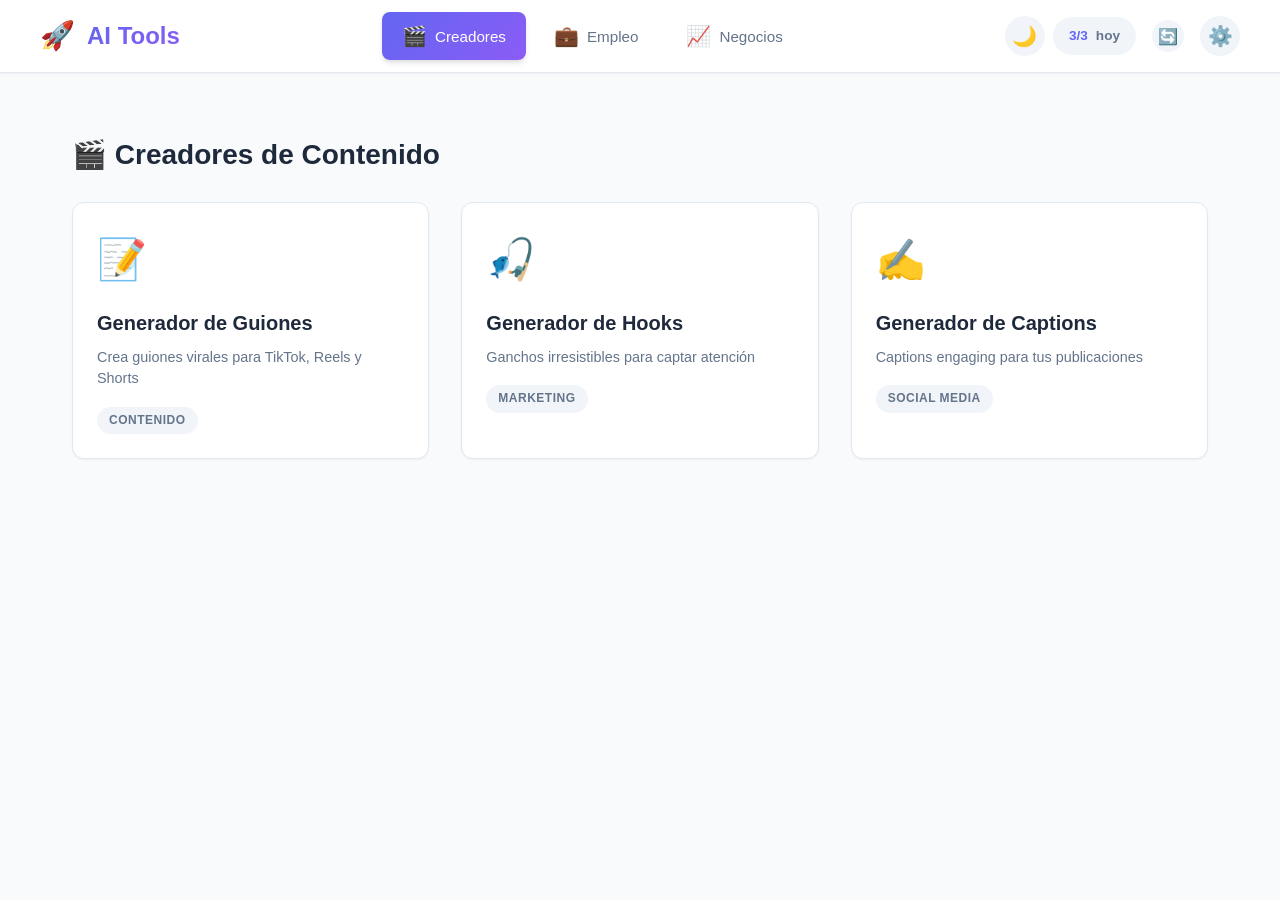
==== index.html @ 5b292ecb "Corregir maquetado del Header - alinear controles horizontalmente en móvil" ====
<!DOCTYPE html>
<html lang="es">
<head>
  <meta charset="UTF-8">
  <meta name="viewport" content="width=device-width, initial-scale=1.0">
  <title>AI Tools Dashboard - Micro-Herramientas impulsadas por IA</title>
  <link rel="stylesheet" href="css/styles.css">
</head>
<body>
  <div class="app-container">
    <!-- Header / Navigation -->
    <header class="header">
      <div class="header-content">
        <div class="logo">
          <span class="logo-icon">🚀</span>
          <h1>AI Tools</h1>
        </div>
        <nav class="nav">
          <button class="nav-btn active" data-category="creadores">
            <span class="nav-icon">🎬</span>
            <span>Creadores</span>
          </button>
          <button class="nav-btn" data-category="empleo">
            <span class="nav-icon">💼</span>
            <span>Empleo</span>
          </button>
          <button class="nav-btn" data-category="negocios">
            <span class="nav-icon">📈</span>
            <span>Negocios</span>
          </button>
        </nav>
        <div class="header-controls">
          <button class="theme-toggle" id="themeToggle">
            <span class="theme-icon">🌙</span>
          </button>
          <div class="usage-display" id="usageDisplay">
            <span class="usage-count">3/3</span>
            <span class="usage-text">hoy</span>
          </div>
          <button class="reset-usage-btn" id="resetUsageBtn" title="Resetear contador (solo pruebas)">
            <span>🔄</span>
          </button>
          <button class="api-config-btn" id="apiConfigBtn" title="Configurar API Key">
            <span class="api-icon">⚙️</span>
          </button>
        </div>
      </div>
    </header>

    <!-- Main Content -->
    <main class="main-content">
      <!-- Dashboard View -->
      <div id="dashboardView" class="dashboard-view">
        <div class="category-section" id="creadores-section">
          <h2 class="category-title">🎬 Creadores de Contenido</h2>
          <div class="cards-grid">
            <div class="tool-card" data-tool="script-generator">
              <div class="card-icon">📝</div>
              <h3>Generador de Guiones</h3>
              <p>Crea guiones virales para TikTok, Reels y Shorts</p>
              <span class="card-tag">Contenido</span>
            </div>
            <div class="tool-card" data-tool="hook-generator">
              <div class="card-icon">🎣</div>
              <h3>Generador de Hooks</h3>
              <p>Ganchos irresistibles para captar atención</p>
              <span class="card-tag">Marketing</span>
            </div>
            <div class="tool-card" data-tool="caption-generator">
              <div class="card-icon">✍️</div>
              <h3>Generador de Captions</h3>
              <p>Captions engaging para tus publicaciones</p>
              <span class="card-tag">Social Media</span>
            </div>
          </div>
        </div>

        <div class="category-section hidden" id="empleo-section">
          <h2 class="category-title">💼 Buscadores de Empleo</h2>
          <div class="cards-grid">
            <div class="tool-card" data-tool="cv-optimizer">
              <div class="card-icon">📄</div>
              <h3>Optimizador de CV</h3>
              <p>Mejora tu CV para destacar en procesos</p>
              <span class="card-tag">Carrera</span>
            </div>
            <div class="tool-card" data-tool="cover-letter">
              <div class="card-icon">✉️</div>
              <h3>Carta de Presentación</h3>
              <p>Cartas personalizadas para cada vacante</p>
              <span class="card-tag">Aplicación</span>
            </div>
            <div class="tool-card" data-tool="interview-prep">
              <div class="card-icon">🎤</div>
              <h3>Preparación de Entrevista</h3>
              <p>Preguntas y respuestas para entrevistas</p>
              <span class="card-tag">Entrevista</span>
            </div>
          </div>
        </div>

        <div class="category-section hidden" id="negocios-section">
          <h2 class="category-title">📈 Negocios y Ventas</h2>
          <div class="cards-grid">
            <div class="tool-card" data-tool="email-sales">
              <div class="card-icon">📧</div>
              <h3>Emails de Ventas</h3>
              <p>Secuencias de email para convertir leads</p>
              <span class="card-tag">Ventas</span>
            </div>
            <div class="tool-card" data-tool="pitch-deck">
              <div class="card-icon">📊</div>
              <h3>Pitch Deck</h3>
              <p>Estructura para presentaciones de inversión</p>
              <span class="card-tag">Startup</span>
            </div>
            <div class="tool-card" data-tool="value-proposition">
              <div class="card-icon">💎</div>
              <h3>Propuesta de Valor</h3>
              <p>Define y comunica tu propuesta única</p>
              <span class="card-tag">Estrategia</span>
            </div>
          </div>
        </div>
      </div>

      <!-- Tool View -->
      <div id="toolView" class="tool-view hidden">
        <button class="back-btn" id="backBtn">
          <span>←</span> Volver al Dashboard
        </button>
        <div class="tool-container">
          <div class="tool-header">
            <div class="tool-icon-large" id="toolIcon">📝</div>
            <h2 id="toolTitle">Generador de Guiones</h2>
            <p id="toolDescription">Crea guiones virales para TikTok, Reels y Shorts</p>
          </div>
          
          <div class="tool-form">
            <label for="toolInput" id="inputLabel">¿De qué quieres hablar en tu video?</label>
            <textarea 
              id="toolInput" 
              placeholder="Ej: 3 trucos para ahorrar dinero trabajando como freelancer..."
              rows="4"
            ></textarea>
            
            <button class="generate-btn" id="generateBtn">
              <span class="btn-icon">✨</span>
              Generar con IA
            </button>
          </div>

          <div class="result-container hidden" id="resultContainer">
            <div class="result-header">
              <h3>Resultado</h3>
              <button class="copy-btn" id="copyBtn">
                <span class="copy-icon">📋</span>
                Copiar
              </button>
            </div>
            <div class="result-content" id="resultContent"></div>
          </div>
        </div>
      </div>
    </main>
  </div>

  <!-- API Key Configuration Modal -->
  <div id="apiModal" class="modal hidden">
    <div class="modal-content">
      <div class="modal-header">
        <h3>⚙️ Configuración API</h3>
        <button class="modal-close" id="modalClose">✕</button>
      </div>
      <div class="modal-body">
        <label for="apiKeyInput">Google Gemini API Key:</label>
        <input 
          type="password" 
          id="apiKeyInput" 
          placeholder="Ingresa tu API Key de Google AI Studio"
          class="api-input"
        >
        <p class="api-hint">
          💡 Obtén tu API Key gratuita en: 
          <a href="https://makersuite.google.com/app/apikey" target="_blank">Google AI Studio</a>
        </p>
        <div class="test-mode-section">
          <label class="checkbox-label">
            <input type="checkbox" id="testMode">
            <span>Modo de prueba (sin consumo de API)</span>
          </label>
        </div>
        <div class="api-buttons">
          <button class="save-api-btn" id="saveApiBtn">Guardar API Key</button>
          <button class="test-api-btn" id="testApiBtn">🧪 Probar Conexión</button>
        </div>
      </div>
    </div>
  </div>

  <!-- Paywall Modal -->
  <div id="paywallModal" class="modal hidden">
    <div class="modal-content paywall-content">
      <div class="paywall-header">
        <div class="paywall-icon">🚀</div>
        <h2>¡Límite diario alcanzado!</h2>
        <button class="modal-close" id="paywallClose">✕</button>
      </div>
      <div class="paywall-body">
        <p class="paywall-message">
          Has utilizado tus <strong>3 generaciones gratuitas</strong> de hoy.
        </p>
        <div class="paywall-features">
          <div class="feature-item">
            <span class="feature-icon">✅</span>
            <span>Generaciones ilimitadas</span>
          </div>
          <div class="feature-item">
            <span class="feature-icon">✅</span>
            <span>Acceso a todos los modelos premium</span>
          </div>
          <div class="feature-item">
            <span class="feature-icon">✅</span>
            <span>Soporte prioritario</span>
          </div>
          <div class="feature-item">
            <span class="feature-icon">✅</span>
            <span>Nuevas herramientas primero</span>
          </div>
        </div>
        <div class="paywall-price">
          <span class="price-amount">$9.99</span>
          <span class="price-period">/mes</span>
        </div>
        <button class="upgrade-btn" id="upgradeBtn">
          <span class="btn-icon">⚡</span>
          Actualizar a PRO
        </button>
        <p class="paywall-guarantee">
          💳 Cancela cuando quieras • Garantía de 7 días
        </p>
      </div>
    </div>
  </div>

  <script src="js/prompts.js"></script>
  <script src="js/app.js"></script>
</body>
</html>
---- css/styles.css ----
/* Reset and Base Styles */
* {
  margin: 0;
  padding: 0;
  box-sizing: border-box;
}

:root {
  /* Light Theme */
  --bg-primary: #f8fafc;
  --bg-secondary: #ffffff;
  --bg-tertiary: #f1f5f9;
  --text-primary: #1e293b;
  --text-secondary: #64748b;
  --text-tertiary: #94a3b8;
  --accent-primary: #6366f1;
  --accent-secondary: #8b5cf6;
  --accent-hover: #4f46e5;
  --border-color: #e2e8f0;
  --shadow-sm: 0 1px 2px 0 rgba(0, 0, 0, 0.05);
  --shadow-md: 0 4px 6px -1px rgba(0, 0, 0, 0.1), 0 2px 4px -1px rgba(0, 0, 0, 0.06);
  --shadow-lg: 0 10px 15px -3px rgba(0, 0, 0, 0.1), 0 4px 6px -2px rgba(0, 0, 0, 0.05);
  --card-radius: 12px;
  --btn-radius: 8px;
  --transition: all 0.3s ease;
}

[data-theme="dark"] {
  /* Dark Theme */
  --bg-primary: #0f172a;
  --bg-secondary: #1e293b;
  --bg-tertiary: #334155;
  --text-primary: #f1f5f9;
  --text-secondary: #cbd5e1;
  --text-tertiary: #94a3b8;
  --accent-primary: #818cf8;
  --accent-secondary: #a78bfa;
  --accent-hover: #6366f1;
  --border-color: #334155;
  --shadow-sm: 0 1px 2px 0 rgba(0, 0, 0, 0.3);
  --shadow-md: 0 4px 6px -1px rgba(0, 0, 0, 0.4), 0 2px 4px -1px rgba(0, 0, 0, 0.3);
  --shadow-lg: 0 10px 15px -3px rgba(0, 0, 0, 0.4), 0 4px 6px -2px rgba(0, 0, 0, 0.3);
}

body {
  font-family: -apple-system, BlinkMacSystemFont, 'Segoe UI', Roboto, Oxygen, Ubuntu, Cantarell, sans-serif;
  background: var(--bg-primary);
  color: var(--text-primary);
  line-height: 1.6;
  min-height: 100vh;
  transition: var(--transition);
}

/* App Container */
.app-container {
  max-width: 1400px;
  margin: 0 auto;
  min-height: 100vh;
  display: flex;
  flex-direction: column;
}

/* Header */
.header {
  background: var(--bg-secondary);
  border-bottom: 1px solid var(--border-color);
  padding: 12px 2rem;
  margin-bottom: 12px;
  position: sticky;
  top: 0;
  z-index: 100;
  box-shadow: var(--shadow-sm);
}

.header-content {
  max-width: 1200px;
  margin: 0 auto;
  display: flex;
  align-items: center;
  justify-content: space-between;
  gap: 1.5rem;
  flex-wrap: wrap;
}

.logo {
  display: flex;
  align-items: center;
  gap: 0.75rem;
}

.logo-icon {
  font-size: 1.75rem;
}

.logo h1 {
  font-size: 1.5rem;
  font-weight: 700;
  background: linear-gradient(135deg, var(--accent-primary), var(--accent-secondary));
  -webkit-background-clip: text;
  -webkit-text-fill-color: transparent;
  background-clip: text;
}

/* Navigation */
.nav {
  display: flex;
  gap: 8px;
  flex: 1;
  justify-content: center;
  align-items: center;
}

/* Header Controls Container */
.header-controls {
  display: flex;
  flex-direction: row;
  align-items: center;
  justify-content: center;
  gap: 8px;
  flex-shrink: 0;
}

.nav-btn {
  display: flex;
  align-items: center;
  gap: 0.5rem;
  padding: 0.75rem 1.25rem;
  border: none;
  background: transparent;
  color: var(--text-secondary);
  font-size: 0.95rem;
  font-weight: 500;
  border-radius: var(--btn-radius);
  cursor: pointer;
  transition: var(--transition);
}

.nav-btn:hover {
  background: var(--bg-tertiary);
  color: var(--text-primary);
}

.nav-btn.active {
  background: linear-gradient(135deg, var(--accent-primary), var(--accent-secondary));
  color: white;
  box-shadow: var(--shadow-md);
}

.nav-icon {
  font-size: 1.25rem;
}

/* Theme Toggle */
.theme-toggle {
  display: flex;
  align-items: center;
  justify-content: center;
  width: 40px;
  height: 40px;
  border: none;
  background: var(--bg-tertiary);
  border-radius: 50%;
  cursor: pointer;
  transition: var(--transition);
  font-size: 1.25rem;
}

.theme-toggle:hover {
  background: var(--border-color);
  transform: scale(1.05);
}

/* API Config Button */
.api-config-btn {
  display: flex;
  align-items: center;
  justify-content: center;
  width: 40px;
  height: 40px;
  border: none;
  background: var(--bg-tertiary);
  border-radius: 50%;
  cursor: pointer;
  transition: var(--transition);
  font-size: 1.25rem;
  margin-left: 0.5rem;
}

.api-config-btn:hover {
  background: var(--border-color);
  transform: scale(1.05);
}

.api-icon {
  font-size: 1.25rem;
}

/* Usage Display */
.usage-display {
  display: flex;
  align-items: center;
  gap: 0.5rem;
  padding: 0.5rem 1rem;
  background: var(--bg-tertiary);
  border-radius: 20px;
  font-size: 0.85rem;
  font-weight: 600;
}

.usage-count {
  color: var(--accent-primary);
  font-weight: 700;
}

.usage-text {
  color: var(--text-secondary);
}

.pro-badge {
  background: linear-gradient(135deg, #ffd700, #ff8c00);
  color: white;
  padding: 0.25rem 0.75rem;
  border-radius: 12px;
  font-size: 0.75rem;
  font-weight: 700;
  text-transform: uppercase;
}

.reset-usage-btn {
  display: flex;
  align-items: center;
  justify-content: center;
  width: 32px;
  height: 32px;
  border: none;
  background: var(--bg-tertiary);
  border-radius: 50%;
  cursor: pointer;
  transition: var(--transition);
  font-size: 1rem;
  margin-left: 0.5rem;
}

.reset-usage-btn:hover {
  background: var(--border-color);
  transform: scale(1.1);
}

/* Main Content */
.main-content {
  flex: 1;
  padding: 2rem;
  max-width: 1200px;
  margin: 0 auto;
  width: 100%;
}

/* Dashboard View */
.dashboard-view {
  animation: fadeIn 0.5s ease;
}

.category-section {
  margin-bottom: 3rem;
}

.category-section.hidden {
  display: none;
}

.category-title {
  font-size: 1.75rem;
  font-weight: 700;
  margin-bottom: 1.5rem;
  color: var(--text-primary);
}

/* Cards Grid */
.cards-grid {
  display: grid;
  grid-template-columns: repeat(3, 1fr);
  gap: 1.5rem;
}

/* Tool Card */
.tool-card {
  background: var(--bg-secondary);
  border: 1px solid var(--border-color);
  border-radius: var(--card-radius);
  padding: 1.5rem;
  cursor: pointer;
  transition: var(--transition);
  box-shadow: var(--shadow-sm);
  position: relative;
  overflow: hidden;
}

.tool-card::before {
  content: '';
  position: absolute;
  top: 0;
  left: 0;
  right: 0;
  height: 4px;
  background: linear-gradient(90deg, var(--accent-primary), var(--accent-secondary));
  opacity: 0;
  transition: var(--transition);
}

.tool-card:hover {
  transform: translateY(-4px);
  box-shadow: var(--shadow-lg);
  border-color: var(--accent-primary);
}

.tool-card:hover::before {
  opacity: 1;
}

.card-icon {
  font-size: 2.5rem;
  margin-bottom: 1rem;
}

.tool-card h3 {
  font-size: 1.25rem;
  font-weight: 600;
  margin-bottom: 0.5rem;
  color: var(--text-primary);
}

.tool-card p {
  font-size: 0.9rem;
  color: var(--text-secondary);
  margin-bottom: 1rem;
  line-height: 1.5;
}

.card-tag {
  display: inline-block;
  padding: 0.25rem 0.75rem;
  background: var(--bg-tertiary);
  color: var(--text-secondary);
  font-size: 0.75rem;
  font-weight: 600;
  border-radius: 20px;
  text-transform: uppercase;
  letter-spacing: 0.5px;
}

/* Tool View */
.tool-view {
  animation: slideIn 0.3s ease;
}

.tool-view.hidden {
  display: none;
}

.back-btn {
  display: flex;
  align-items: center;
  gap: 0.5rem;
  padding: 0.75rem 1.25rem;
  border: 1px solid var(--border-color);
  background: var(--bg-secondary);
  color: var(--text-primary);
  border-radius: var(--btn-radius);
  cursor: pointer;
  font-size: 0.95rem;
  font-weight: 500;
  transition: var(--transition);
  margin-bottom: 2rem;
}

.back-btn:hover {
  background: var(--bg-tertiary);
  border-color: var(--accent-primary);
}

.tool-container {
  background: var(--bg-secondary);
  border-radius: var(--card-radius);
  padding: 2rem;
  box-shadow: var(--shadow-md);
  max-width: 800px;
  margin: 0 auto;
}

.tool-header {
  text-align: center;
  margin-bottom: 2rem;
  padding-bottom: 2rem;
  border-bottom: 1px solid var(--border-color);
}

.tool-icon-large {
  font-size: 4rem;
  margin-bottom: 1rem;
}

.tool-header h2 {
  font-size: 2rem;
  font-weight: 700;
  margin-bottom: 0.5rem;
  color: var(--text-primary);
}

.tool-header p {
  font-size: 1rem;
  color: var(--text-secondary);
}

/* Tool Form */
.tool-form {
  margin-bottom: 2rem;
}

.tool-form label {
  display: block;
  font-size: 0.95rem;
  font-weight: 600;
  color: var(--text-primary);
  margin-bottom: 0.75rem;
}

.tool-form textarea {
  width: 100%;
  padding: 1rem;
  border: 2px solid var(--border-color);
  border-radius: var(--btn-radius);
  background: var(--bg-tertiary);
  color: var(--text-primary);
  font-size: 1rem;
  font-family: inherit;
  resize: vertical;
  transition: var(--transition);
}

.tool-form textarea:focus {
  outline: none;
  border-color: var(--accent-primary);
  box-shadow: 0 0 0 3px rgba(99, 102, 241, 0.1);
}

.tool-form textarea::placeholder {
  color: var(--text-tertiary);
}

.generate-btn {
  display: flex;
  align-items: center;
  justify-content: center;
  gap: 0.5rem;
  width: 100%;
  padding: 1rem;
  border: none;
  background: linear-gradient(135deg, var(--accent-primary), var(--accent-secondary));
  color: white;
  font-size: 1rem;
  font-weight: 600;
  border-radius: var(--btn-radius);
  cursor: pointer;
  transition: var(--transition);
  margin-top: 1rem;
  box-shadow: var(--shadow-md);
}

.generate-btn:hover {
  background: linear-gradient(135deg, var(--accent-hover), var(--accent-primary));
  transform: translateY(-2px);
  box-shadow: var(--shadow-lg);
}

.generate-btn:active {
  transform: translateY(0);
}

.generate-btn:disabled {
  opacity: 0.6;
  cursor: not-allowed;
  transform: none;
}

.btn-icon {
  font-size: 1.25rem;
}

/* Result Container */
.result-container {
  margin-top: 2rem;
  animation: fadeIn 0.5s ease;
}

.result-container.hidden {
  display: none;
}

.result-header {
  display: flex;
  align-items: center;
  justify-content: space-between;
  margin-bottom: 1rem;
}

.result-header h3 {
  font-size: 1.25rem;
  font-weight: 600;
  color: var(--text-primary);
}

.copy-btn {
  display: flex;
  align-items: center;
  gap: 0.5rem;
  padding: 0.5rem 1rem;
  border: 1px solid var(--border-color);
  background: var(--bg-tertiary);
  color: var(--text-primary);
  border-radius: var(--btn-radius);
  cursor: pointer;
  font-size: 0.9rem;
  font-weight: 500;
  transition: var(--transition);
}

.copy-btn:hover {
  background: var(--accent-primary);
  color: white;
  border-color: var(--accent-primary);
}

.copy-icon {
  font-size: 1rem;
}

.result-content {
  background: var(--bg-tertiary);
  border: 1px solid var(--border-color);
  border-radius: var(--btn-radius);
  padding: 1.5rem;
  color: var(--text-primary);
  font-size: 0.95rem;
  line-height: 1.7;
  white-space: pre-wrap;
  word-wrap: break-word;
  overflow-wrap: break-word;
  word-break: break-word;
}

.error-message {
  color: #ef4444;
  background: #fef2f2;
  padding: 1rem;
  border-radius: var(--btn-radius);
  border: 1px solid #fecaca;
}

[data-theme="dark"] .error-message {
  color: #fca5a5;
  background: #450a0a;
  border-color: #7f1d1d;
}

/* Animations */
@keyframes fadeIn {
  from {
    opacity: 0;
  }
  to {
    opacity: 1;
  }
}

@keyframes slideIn {
  from {
    opacity: 0;
    transform: translateX(20px);
  }
  to {
    opacity: 1;
    transform: translateX(0);
  }
}

/* Responsive Design */

/* PC Desktop (1024px+) - Default styles already handle 3 columns */
@media (min-width: 1024px) {
  .cards-grid {
    grid-template-columns: repeat(3, 1fr);
    gap: 2rem;
  }

  .main-content {
    padding: 3rem 2rem;
  }

  .category-section {
    margin-bottom: 4rem;
  }
}

/* Tablets (768px - 1023px) */
@media (min-width: 768px) and (max-width: 1023px) {
  .cards-grid {
    grid-template-columns: repeat(2, 1fr);
    gap: 1.5rem;
  }

  .main-content {
    padding: 2rem 1.5rem;
  }

  .category-section {
    margin-bottom: 3rem;
  }

  .header-content {
    gap: 1.5rem;
  }
}

/* Mobile Devices (< 768px) */
@media (max-width: 767px) {
  /* Header adjustments */
  .header {
    padding: 12px 1rem;
    margin-bottom: 8px;
  }

  .header-content {
    flex-direction: column;
    gap: 12px;
    align-items: stretch;
  }

  /* Logo centered */
  .logo {
    justify-content: center;
  }

  /* Navigation with horizontal scroll and center alignment */
  .nav {
    width: 100%;
    overflow-x: auto;
    justify-content: center;
    gap: 8px;
    -webkit-overflow-scrolling: touch;
    scrollbar-width: none; /* Firefox */
    padding: 0 4px;
  }

  .nav::-webkit-scrollbar {
    display: none; /* Chrome/Safari */
  }

  .nav-btn {
    flex: 1;
    justify-content: center;
    padding: 0.75rem 0.5rem;
    font-size: 0.85rem;
    min-width: 80px;
    white-space: nowrap;
  }

  .nav-btn span:not(.nav-icon) {
    display: inline;
  }

  .nav-icon {
    font-size: 1.25rem;
  }

  /* Header controls - always horizontal row */
  .header-controls {
    width: 100%;
    justify-content: center;
    gap: 8px;
    padding: 4px 0;
  }

  .header-controls > * {
    flex-shrink: 0;
  }

  /* Usage display adjustments */
  .usage-display {
    font-size: 0.75rem;
    padding: 0.4rem 0.8rem;
  }

  /* Main content */
  .main-content {
    padding: 1rem;
  }

  /* Cards grid - single column */
  .cards-grid {
    grid-template-columns: 1fr;
    gap: 1rem;
  }

  /* Tool container */
  .tool-container {
    padding: 16px;
  }

  /* Tool cards */
  .tool-card {
    padding: 16px;
  }

  .tool-header h2 {
    font-size: 1.5rem;
  }

  .tool-icon-large {
    font-size: 3rem;
  }

  .category-title {
    font-size: 1.5rem;
  }

  /* Touch-friendly buttons and inputs (minimum 44px height) */
  button,
  .nav-btn,
  .generate-btn,
  .copy-btn,
  .back-btn,
  .save-api-btn,
  .test-api-btn,
  .upgrade-btn,
  .theme-toggle,
  .api-config-btn,
  .reset-usage-btn {
    min-height: 44px;
    min-width: 44px;
  }

  /* Textarea with touch-friendly size */
  textarea,
  .tool-form textarea,
  .api-input {
    min-height: 120px;
    font-size: 16px; /* Prevents iOS zoom */
  }

  /* Modal adjustments */
  .modal-content {
    max-width: 95%;
    padding: 1.5rem;
  }

  .paywall-content {
    max-width: 100%;
  }

  /* Logo adjustments */
  .logo h1 {
    font-size: 1.25rem;
  }

  /* Tool card adjustments */
  .tool-card {
    padding: 1.25rem;
  }

  /* Ensure no horizontal scroll on body */
  body {
    overflow-x: hidden;
  }

  .app-container {
    overflow-x: hidden;
  }
}

/* Small mobile devices (< 480px) */
@media (max-width: 479px) {
  .logo h1 {
    font-size: 1.1rem;
  }

  .nav-btn {
    padding: 0.5rem 0.75rem;
    font-size: 0.8rem;
    min-width: 70px;
  }

  .tool-card {
    padding: 1rem;
  }

  .card-icon {
    font-size: 2rem;
  }

  .tool-card h3 {
    font-size: 1.1rem;
  }

  .tool-card p {
    font-size: 0.85rem;
  }

  .tool-header h2 {
    font-size: 1.25rem;
  }

  .tool-icon-large {
    font-size: 2.5rem;
  }

  .category-title {
    font-size: 1.25rem;
  }

  /* Additional touch optimization */
  .result-header {
    flex-direction: column;
    gap: 0.75rem;
    align-items: flex-start;
  }

  .copy-btn {
    width: 100%;
    justify-content: center;
  }
}

/* Loading State */
.loading {
  position: relative;
  overflow: hidden;
}

.loading::after {
  content: '';
  position: absolute;
  top: 0;
  left: -100%;
  width: 100%;
  height: 100%;
  background: linear-gradient(90deg, transparent, rgba(255, 255, 255, 0.3), transparent);
  animation: loading 1.5s infinite;
}

@keyframes loading {
  0% {
    left: -100%;
  }
  100% {
    left: 100%;
  }
}

/* Modal Styles */
.modal {
  position: fixed;
  top: 0;
  left: 0;
  width: 100%;
  height: 100%;
  background: rgba(0, 0, 0, 0.5);
  display: flex;
  align-items: center;
  justify-content: center;
  z-index: 1000;
  animation: fadeIn 0.3s ease;
}

.modal.hidden {
  display: none;
}

.modal-content {
  background: var(--bg-secondary);
  border-radius: var(--card-radius);
  padding: 2rem;
  max-width: 500px;
  width: 90%;
  box-shadow: var(--shadow-lg);
  animation: slideIn 0.3s ease;
}

.modal-header {
  display: flex;
  align-items: center;
  justify-content: space-between;
  margin-bottom: 1.5rem;
  padding-bottom: 1rem;
  border-bottom: 1px solid var(--border-color);
}

.modal-header h3 {
  font-size: 1.25rem;
  font-weight: 600;
  color: var(--text-primary);
}

.modal-close {
  background: none;
  border: none;
  font-size: 1.5rem;
  color: var(--text-secondary);
  cursor: pointer;
  transition: var(--transition);
  padding: 0.25rem;
}

.modal-close:hover {
  color: var(--text-primary);
  transform: scale(1.1);
}

.modal-body {
  display: flex;
  flex-direction: column;
  gap: 1rem;
}

.modal-body label {
  font-size: 0.95rem;
  font-weight: 600;
  color: var(--text-primary);
}

.api-input {
  width: 100%;
  padding: 0.75rem;
  border: 2px solid var(--border-color);
  border-radius: var(--btn-radius);
  background: var(--bg-tertiary);
  color: var(--text-primary);
  font-size: 1rem;
  font-family: inherit;
  transition: var(--transition);
}

.api-input:focus {
  outline: none;
  border-color: var(--accent-primary);
  box-shadow: 0 0 0 3px rgba(99, 102, 241, 0.1);
}

.api-hint {
  font-size: 0.85rem;
  color: var(--text-secondary);
  margin: 0;
}

.api-hint a {
  color: var(--accent-primary);
  text-decoration: none;
}

.api-hint a:hover {
  text-decoration: underline;
}

.test-mode-section {
  margin-top: 0.5rem;
}

.checkbox-label {
  display: flex;
  align-items: center;
  gap: 0.5rem;
  font-size: 0.9rem;
  color: var(--text-secondary);
  cursor: pointer;
}

.checkbox-label input[type="checkbox"] {
  width: 18px;
  height: 18px;
  cursor: pointer;
}

.save-api-btn {
  padding: 0.75rem 1.5rem;
  border: none;
  background: linear-gradient(135deg, var(--accent-primary), var(--accent-secondary));
  color: white;
  font-size: 1rem;
  font-weight: 600;
  border-radius: var(--btn-radius);
  cursor: pointer;
  transition: var(--transition);
  margin-top: 0.5rem;
}

.save-api-btn:hover {
  background: linear-gradient(135deg, var(--accent-hover), var(--accent-primary));
  transform: translateY(-2px);
}

/* Paywall Modal Styles */
.paywall-content {
  max-width: 450px;
  text-align: center;
}

.paywall-header {
  position: relative;
  padding-bottom: 1.5rem;
  border-bottom: 1px solid var(--border-color);
  margin-bottom: 1.5rem;
}

.paywall-icon {
  font-size: 4rem;
  margin-bottom: 1rem;
}

.paywall-header h2 {
  font-size: 1.5rem;
  font-weight: 700;
  color: var(--text-primary);
  margin: 0;
}

.paywall-body {
  display: flex;
  flex-direction: column;
  gap: 1.5rem;
}

.paywall-message {
  font-size: 1rem;
  color: var(--text-secondary);
  line-height: 1.6;
  margin: 0;
}

.paywall-features {
  display: flex;
  flex-direction: column;
  gap: 0.75rem;
  text-align: left;
}

.feature-item {
  display: flex;
  align-items: center;
  gap: 0.75rem;
  font-size: 0.95rem;
  color: var(--text-primary);
}

.feature-icon {
  font-size: 1.25rem;
  flex-shrink: 0;
}

.paywall-price {
  display: flex;
  align-items: baseline;
  justify-content: center;
  gap: 0.25rem;
  padding: 1rem;
  background: linear-gradient(135deg, rgba(99, 102, 241, 0.1), rgba(139, 92, 246, 0.1));
  border-radius: var(--btn-radius);
  border: 2px solid var(--accent-primary);
}

.price-amount {
  font-size: 2.5rem;
  font-weight: 800;
  background: linear-gradient(135deg, var(--accent-primary), var(--accent-secondary));
  -webkit-background-clip: text;
  -webkit-text-fill-color: transparent;
  background-clip: text;
}

.price-period {
  font-size: 1rem;
  color: var(--text-secondary);
  font-weight: 500;
}

.upgrade-btn {
  display: flex;
  align-items: center;
  justify-content: center;
  gap: 0.5rem;
  width: 100%;
  padding: 1rem;
  border: none;
  background: linear-gradient(135deg, var(--accent-primary), var(--accent-secondary));
  color: white;
  font-size: 1.1rem;
  font-weight: 700;
  border-radius: var(--btn-radius);
  cursor: pointer;
  transition: var(--transition);
  box-shadow: var(--shadow-md);
}

.upgrade-btn:hover {
  background: linear-gradient(135deg, var(--accent-hover), var(--accent-primary));
  transform: translateY(-2px);
  box-shadow: var(--shadow-lg);
}

.upgrade-btn .btn-icon {
  font-size: 1.5rem;
}

.paywall-guarantee {
  font-size: 0.85rem;
  color: var(--text-tertiary);
  margin: 0;
  text-align: center;
}

.api-buttons {
  display: flex;
  gap: 0.5rem;
  margin-top: 0.5rem;
}

.test-api-btn {
  flex: 1;
  padding: 0.75rem 1.5rem;
  border: 2px solid var(--accent-primary);
  background: transparent;
  color: var(--accent-primary);
  font-size: 1rem;
  font-weight: 600;
  border-radius: var(--btn-radius);
  cursor: pointer;
  transition: var(--transition);
}

.test-api-btn:hover {
  background: var(--accent-primary);
  color: white;
  transform: translateY(-2px);
}

.test-api-btn:disabled {
  opacity: 0.6;
  cursor: not-allowed;
  transform: none;
}
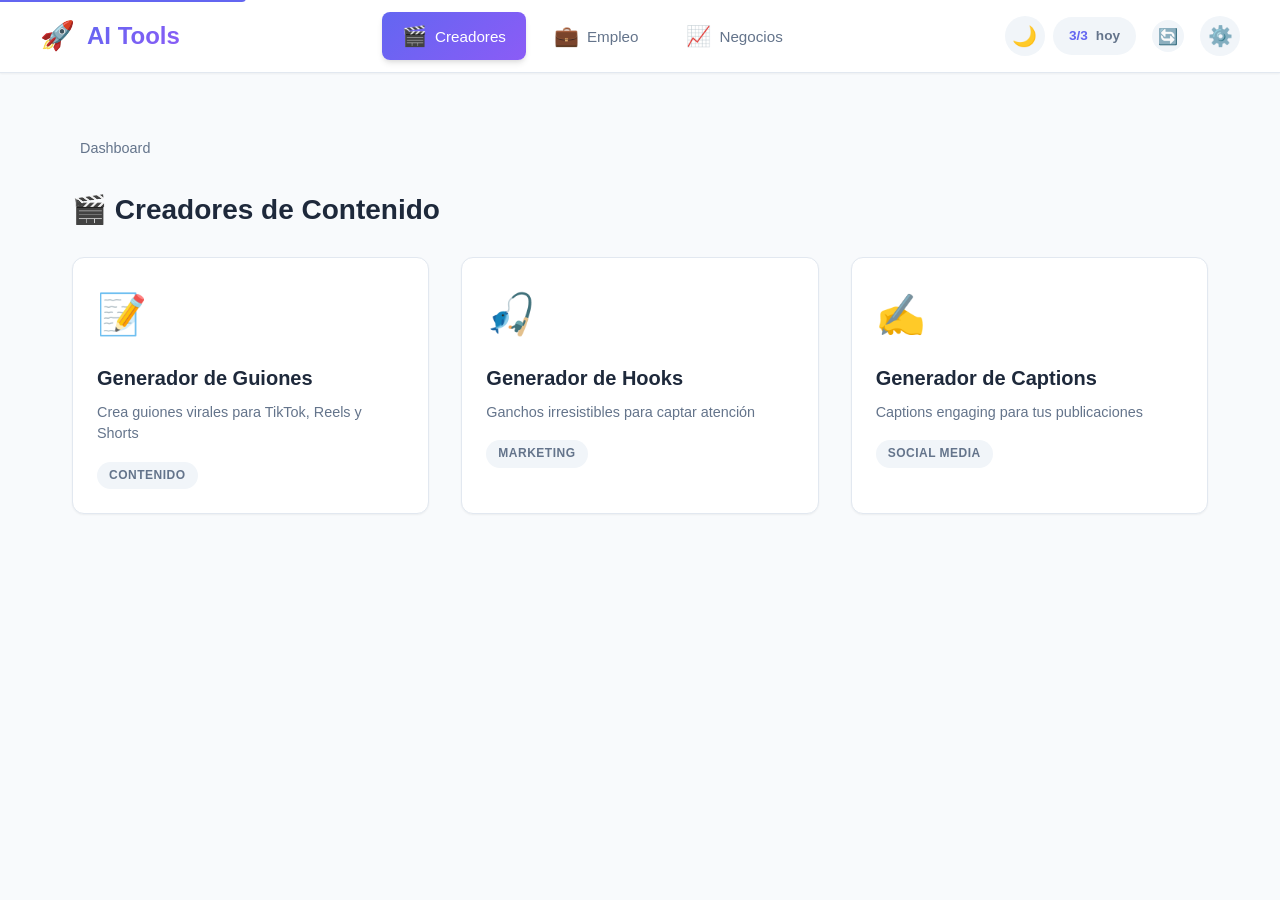
==== commit 60c3d662: "Implementar mejoras de usabilidad: accesibilidad, atajos de teclado, feedback visual, breadcrumbs, v" ====
--- a/index.html
+++ b/index.html
@@ -7,6 +7,7 @@
   <link rel="stylesheet" href="css/styles.css">
 </head>
 <body>
+  <a href="#main-content" class="skip-link">Saltar al contenido principal</a>
   <div class="app-container">
     <!-- Header / Navigation -->
     <header class="header">
@@ -15,59 +16,64 @@
           <span class="logo-icon">🚀</span>
           <h1>AI Tools</h1>
         </div>
-        <nav class="nav">
-          <button class="nav-btn active" data-category="creadores">
-            <span class="nav-icon">🎬</span>
+        <nav class="nav" role="navigation" aria-label="Categorías de herramientas">
+          <button class="nav-btn active" data-category="creadores" aria-current="page" aria-label="Creadores de Contenido">
+            <span class="nav-icon" aria-hidden="true">🎬</span>
             <span>Creadores</span>
           </button>
-          <button class="nav-btn" data-category="empleo">
-            <span class="nav-icon">💼</span>
+          <button class="nav-btn" data-category="empleo" aria-label="Buscadores de Empleo">
+            <span class="nav-icon" aria-hidden="true">💼</span>
             <span>Empleo</span>
           </button>
-          <button class="nav-btn" data-category="negocios">
-            <span class="nav-icon">📈</span>
+          <button class="nav-btn" data-category="negocios" aria-label="Negocios y Ventas">
+            <span class="nav-icon" aria-hidden="true">📈</span>
             <span>Negocios</span>
           </button>
         </nav>
         <div class="header-controls">
-          <button class="theme-toggle" id="themeToggle">
-            <span class="theme-icon">🌙</span>
-          </button>
-          <div class="usage-display" id="usageDisplay">
+          <button class="theme-toggle" id="themeToggle" aria-label="Cambiar tema claro/oscuro">
+            <span class="theme-icon" aria-hidden="true">🌙</span>
+          </button>
+          <div class="usage-display" id="usageDisplay" aria-live="polite" aria-label="Uso diario de generaciones">
             <span class="usage-count">3/3</span>
             <span class="usage-text">hoy</span>
           </div>
-          <button class="reset-usage-btn" id="resetUsageBtn" title="Resetear contador (solo pruebas)">
-            <span>🔄</span>
-          </button>
-          <button class="api-config-btn" id="apiConfigBtn" title="Configurar API Key">
-            <span class="api-icon">⚙️</span>
+          <button class="reset-usage-btn" id="resetUsageBtn" aria-label="Resetear contador de uso" title="Resetear contador (solo pruebas)">
+            <span aria-hidden="true">🔄</span>
+          </button>
+          <button class="api-config-btn" id="apiConfigBtn" aria-label="Configurar API Key" title="Configurar API Key">
+            <span class="api-icon" aria-hidden="true">⚙️</span>
           </button>
         </div>
       </div>
     </header>
 
     <!-- Main Content -->
-    <main class="main-content">
+    <main class="main-content" id="main-content">
+      <!-- Breadcrumb -->
+      <nav class="breadcrumb" id="breadcrumb" aria-label="Navegación de migas de pan">
+        <span class="breadcrumb-item" data-step="dashboard">Dashboard</span>
+      </nav>
+      
       <!-- Dashboard View -->
       <div id="dashboardView" class="dashboard-view">
         <div class="category-section" id="creadores-section">
           <h2 class="category-title">🎬 Creadores de Contenido</h2>
-          <div class="cards-grid">
-            <div class="tool-card" data-tool="script-generator">
-              <div class="card-icon">📝</div>
+          <div class="cards-grid" role="list">
+            <div class="tool-card" data-tool="script-generator" role="listitem" tabindex="0" aria-label="Generador de Guiones - Crea guiones virales para TikTok, Reels y Shorts">
+              <div class="card-icon" aria-hidden="true">📝</div>
               <h3>Generador de Guiones</h3>
               <p>Crea guiones virales para TikTok, Reels y Shorts</p>
               <span class="card-tag">Contenido</span>
             </div>
-            <div class="tool-card" data-tool="hook-generator">
-              <div class="card-icon">🎣</div>
+            <div class="tool-card" data-tool="hook-generator" role="listitem" tabindex="0" aria-label="Generador de Hooks - Ganchos irresistibles para captar atención">
+              <div class="card-icon" aria-hidden="true">🎣</div>
               <h3>Generador de Hooks</h3>
               <p>Ganchos irresistibles para captar atención</p>
               <span class="card-tag">Marketing</span>
             </div>
-            <div class="tool-card" data-tool="caption-generator">
-              <div class="card-icon">✍️</div>
+            <div class="tool-card" data-tool="caption-generator" role="listitem" tabindex="0" aria-label="Generador de Captions - Captions engaging para tus publicaciones">
+              <div class="card-icon" aria-hidden="true">✍️</div>
               <h3>Generador de Captions</h3>
               <p>Captions engaging para tus publicaciones</p>
               <span class="card-tag">Social Media</span>
@@ -77,21 +83,21 @@
 
         <div class="category-section hidden" id="empleo-section">
           <h2 class="category-title">💼 Buscadores de Empleo</h2>
-          <div class="cards-grid">
-            <div class="tool-card" data-tool="cv-optimizer">
-              <div class="card-icon">📄</div>
+          <div class="cards-grid" role="list">
+            <div class="tool-card" data-tool="cv-optimizer" role="listitem" tabindex="0" aria-label="Optimizador de CV - Mejora tu CV para destacar en procesos">
+              <div class="card-icon" aria-hidden="true">📄</div>
               <h3>Optimizador de CV</h3>
               <p>Mejora tu CV para destacar en procesos</p>
               <span class="card-tag">Carrera</span>
             </div>
-            <div class="tool-card" data-tool="cover-letter">
-              <div class="card-icon">✉️</div>
+            <div class="tool-card" data-tool="cover-letter" role="listitem" tabindex="0" aria-label="Carta de Presentación - Cartas personalizadas para cada vacante">
+              <div class="card-icon" aria-hidden="true">✉️</div>
               <h3>Carta de Presentación</h3>
               <p>Cartas personalizadas para cada vacante</p>
               <span class="card-tag">Aplicación</span>
             </div>
-            <div class="tool-card" data-tool="interview-prep">
-              <div class="card-icon">🎤</div>
+            <div class="tool-card" data-tool="interview-prep" role="listitem" tabindex="0" aria-label="Preparación de Entrevista - Preguntas y respuestas para entrevistas">
+              <div class="card-icon" aria-hidden="true">🎤</div>
               <h3>Preparación de Entrevista</h3>
               <p>Preguntas y respuestas para entrevistas</p>
               <span class="card-tag">Entrevista</span>
@@ -101,21 +107,21 @@
 
         <div class="category-section hidden" id="negocios-section">
           <h2 class="category-title">📈 Negocios y Ventas</h2>
-          <div class="cards-grid">
-            <div class="tool-card" data-tool="email-sales">
-              <div class="card-icon">📧</div>
+          <div class="cards-grid" role="list">
+            <div class="tool-card" data-tool="email-sales" role="listitem" tabindex="0" aria-label="Emails de Ventas - Secuencias de email para convertir leads">
+              <div class="card-icon" aria-hidden="true">📧</div>
               <h3>Emails de Ventas</h3>
               <p>Secuencias de email para convertir leads</p>
               <span class="card-tag">Ventas</span>
             </div>
-            <div class="tool-card" data-tool="pitch-deck">
-              <div class="card-icon">📊</div>
+            <div class="tool-card" data-tool="pitch-deck" role="listitem" tabindex="0" aria-label="Pitch Deck - Estructura para presentaciones de inversión">
+              <div class="card-icon" aria-hidden="true">📊</div>
               <h3>Pitch Deck</h3>
               <p>Estructura para presentaciones de inversión</p>
               <span class="card-tag">Startup</span>
             </div>
-            <div class="tool-card" data-tool="value-proposition">
-              <div class="card-icon">💎</div>
+            <div class="tool-card" data-tool="value-proposition" role="listitem" tabindex="0" aria-label="Propuesta de Valor - Define y comunica tu propuesta única">
+              <div class="card-icon" aria-hidden="true">💎</div>
               <h3>Propuesta de Valor</h3>
               <p>Define y comunica tu propuesta única</p>
               <span class="card-tag">Estrategia</span>
@@ -138,13 +144,21 @@
           
           <div class="tool-form">
             <label for="toolInput" id="inputLabel">¿De qué quieres hablar en tu video?</label>
-            <textarea 
-              id="toolInput" 
-              placeholder="Ej: 3 trucos para ahorrar dinero trabajando como freelancer..."
-              rows="4"
-            ></textarea>
+            <div class="input-wrapper">
+              <textarea 
+                id="toolInput" 
+                placeholder="Ej: 3 trucos para ahorrar dinero trabajando como freelancer..."
+                rows="4"
+                aria-describedby="inputHelp inputError"
+                minlength="10"
+                maxlength="5000"
+              ></textarea>
+              <div class="char-counter" id="charCounter">0/5000</div>
+            </div>
+            <div class="input-help" id="inputHelp">Mínimo 10 caracteres para generar contenido</div>
+            <div class="input-error" id="inputError" role="alert" aria-live="polite"></div>
             
-            <button class="generate-btn" id="generateBtn">
+            <button class="generate-btn" id="generateBtn" disabled>
               <span class="btn-icon">✨</span>
               Generar con IA
             </button>
@@ -164,6 +178,9 @@
       </div>
     </main>
   </div>
+
+  <!-- Toast Container -->
+  <div class="toast-container" id="toastContainer" aria-live="polite" aria-atomic="true"></div>
 
   <!-- API Key Configuration Modal -->
   <div id="apiModal" class="modal hidden">
--- a/css/styles.css
+++ b/css/styles.css
@@ -51,6 +51,43 @@
   transition: var(--transition);
 }
 
+/* Skip Link for Accessibility */
+.skip-link {
+  position: absolute;
+  top: -40px;
+  left: 0;
+  background: var(--accent-primary);
+  color: white;
+  padding: 8px 16px;
+  text-decoration: none;
+  z-index: 1000;
+  transition: top 0.3s;
+  border-radius: 0 0 4px 0;
+  font-weight: 600;
+}
+
+.skip-link:focus {
+  top: 0;
+}
+
+/* Focus States for Accessibility */
+button:focus-visible,
+.tool-card:focus-visible,
+textarea:focus-visible,
+input:focus-visible {
+  outline: 2px solid var(--accent-primary);
+  outline-offset: 2px;
+  border-radius: 4px;
+}
+
+/* Remove default outline when using focus-visible */
+button:focus:not(:focus-visible),
+.tool-card:focus:not(:focus-visible),
+textarea:focus:not(:focus-visible),
+input:focus:not(:focus-visible) {
+  outline: none;
+}
+
 /* App Container */
 .app-container {
   max-width: 1400px;
@@ -255,6 +292,38 @@
   width: 100%;
 }
 
+/* Breadcrumb */
+.breadcrumb {
+  display: flex;
+  align-items: center;
+  gap: 0.5rem;
+  margin-bottom: 1.5rem;
+  font-size: 0.9rem;
+  color: var(--text-secondary);
+}
+
+.breadcrumb-item {
+  cursor: pointer;
+  transition: var(--transition);
+  padding: 0.25rem 0.5rem;
+  border-radius: 4px;
+}
+
+.breadcrumb-item:hover {
+  background: var(--bg-tertiary);
+  color: var(--text-primary);
+}
+
+.breadcrumb-item.active {
+  color: var(--accent-primary);
+  font-weight: 600;
+  cursor: default;
+}
+
+.breadcrumb-separator {
+  color: var(--text-tertiary);
+}
+
 /* Dashboard View */
 .dashboard-view {
   animation: fadeIn 0.5s ease;
@@ -424,9 +493,14 @@
   margin-bottom: 0.75rem;
 }
 
+.input-wrapper {
+  position: relative;
+}
+
 .tool-form textarea {
   width: 100%;
   padding: 1rem;
+  padding-right: 80px;
   border: 2px solid var(--border-color);
   border-radius: var(--btn-radius);
   background: var(--bg-tertiary);
@@ -445,6 +519,50 @@
 
 .tool-form textarea::placeholder {
   color: var(--text-tertiary);
+}
+
+.tool-form textarea.valid {
+  border-color: #10b981;
+}
+
+.tool-form textarea.invalid {
+  border-color: #ef4444;
+}
+
+.char-counter {
+  position: absolute;
+  bottom: 8px;
+  right: 12px;
+  font-size: 0.75rem;
+  color: var(--text-tertiary);
+  background: var(--bg-secondary);
+  padding: 2px 6px;
+  border-radius: 4px;
+}
+
+.char-counter.warning {
+  color: #f59e0b;
+}
+
+.char-counter.error {
+  color: #ef4444;
+}
+
+.input-help {
+  font-size: 0.85rem;
+  color: var(--text-tertiary);
+  margin-top: 0.5rem;
+}
+
+.input-error {
+  font-size: 0.85rem;
+  color: #ef4444;
+  margin-top: 0.5rem;
+  display: none;
+}
+
+.input-error.visible {
+  display: block;
 }
 
 .generate-btn {
@@ -856,6 +974,142 @@
   }
 }
 
+/* Enhanced Loading Animation */
+.generate-btn.loading {
+  position: relative;
+  pointer-events: none;
+}
+
+.generate-btn.loading::before {
+  content: '';
+  position: absolute;
+  top: 50%;
+  left: 50%;
+  width: 20px;
+  height: 20px;
+  margin: -10px 0 0 -10px;
+  border: 2px solid transparent;
+  border-top-color: white;
+  border-radius: 50%;
+  animation: spin 0.8s linear infinite;
+}
+
+@keyframes spin {
+  to {
+    transform: rotate(360deg);
+  }
+}
+
+/* Success Animation */
+@keyframes successPulse {
+  0%, 100% {
+    transform: scale(1);
+  }
+  50% {
+    transform: scale(1.05);
+  }
+}
+
+.generate-btn.success {
+  animation: successPulse 0.3s ease;
+  background: #10b981 !important;
+}
+
+/* Error Animation */
+@keyframes errorShake {
+  0%, 100% {
+    transform: translateX(0);
+  }
+  25% {
+    transform: translateX(-5px);
+  }
+  75% {
+    transform: translateX(5px);
+  }
+}
+
+.generate-btn.error {
+  animation: errorShake 0.3s ease;
+  background: #ef4444 !important;
+}
+
+/* Toast Notifications */
+.toast-container {
+  position: fixed;
+  bottom: 20px;
+  right: 20px;
+  z-index: 2000;
+  display: flex;
+  flex-direction: column;
+  gap: 10px;
+}
+
+.toast {
+  background: var(--bg-secondary);
+  border: 1px solid var(--border-color);
+  border-radius: var(--btn-radius);
+  padding: 1rem 1.5rem;
+  box-shadow: var(--shadow-lg);
+  display: flex;
+  align-items: center;
+  gap: 0.75rem;
+  animation: slideInToast 0.3s ease;
+  max-width: 350px;
+}
+
+.toast.success {
+  border-left: 4px solid #10b981;
+}
+
+.toast.error {
+  border-left: 4px solid #ef4444;
+}
+
+.toast.info {
+  border-left: 4px solid var(--accent-primary);
+}
+
+.toast-icon {
+  font-size: 1.5rem;
+}
+
+.toast-content {
+  flex: 1;
+}
+
+.toast-title {
+  font-weight: 600;
+  margin-bottom: 0.25rem;
+  color: var(--text-primary);
+}
+
+.toast-message {
+  font-size: 0.9rem;
+  color: var(--text-secondary);
+}
+
+@keyframes slideInToast {
+  from {
+    transform: translateX(100%);
+    opacity: 0;
+  }
+  to {
+    transform: translateX(0);
+    opacity: 1;
+  }
+}
+
+@keyframes slideOutToast {
+  from {
+    transform: translateX(0);
+    opacity: 1;
+  }
+  to {
+    transform: translateX(100%);
+    opacity: 0;
+  }
+}
+
 /* Modal Styles */
 .modal {
   position: fixed;
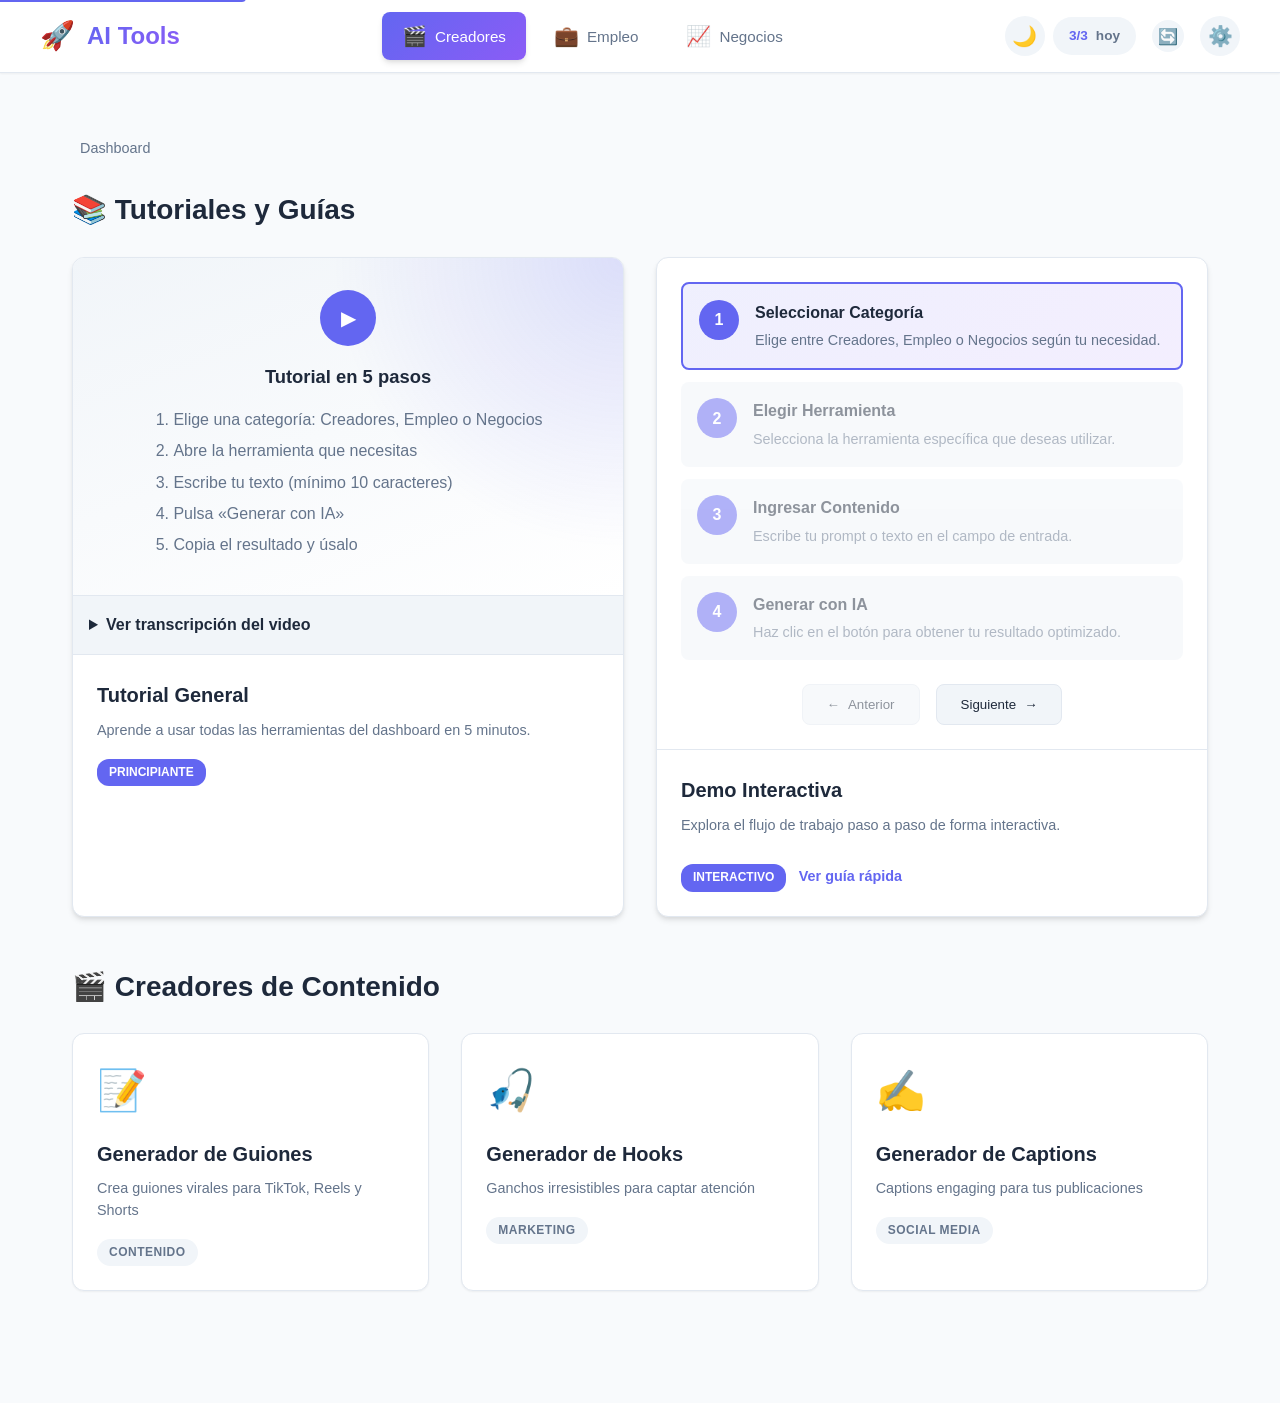
==== commit 92dfa4ea: "Completar integración de prompts JSON, tutoriales y modo de prueba. Cierra la demo interactiva, el f" ====
--- a/index.html
+++ b/index.html
@@ -55,6 +55,103 @@
         <span class="breadcrumb-item" data-step="dashboard">Dashboard</span>
       </nav>
       
+      <!-- Tutorial Section -->
+      <section class="tutorial-section" id="tutorialSection" aria-labelledby="tutorialTitle">
+        <h2 id="tutorialTitle" class="section-title">📚 Tutoriales y Guías</h2>
+        
+        <div class="tutorial-grid">
+          <!-- Video Tutorial -->
+          <div class="tutorial-card">
+            <div class="video-container">
+              <video id="tutorialVideo" controls preload="metadata" aria-label="Tutorial de uso de la herramienta IA">
+                <source src="assets/videos/demo-herramienta-ia.mp4" type="video/mp4">
+                <track src="assets/subtitles/demo-es.vtt" kind="subtitles" srclang="es" label="Español" default>
+                <track src="assets/subtitles/demo-en.vtt" kind="subtitles" srclang="en" label="English">
+                Tu navegador no soporta video HTML5.
+              </video>
+              <div class="video-fallback" id="videoFallback" hidden>
+                <div class="video-fallback-icon" aria-hidden="true">▶</div>
+                <p class="video-fallback-title">Tutorial en 5 pasos</p>
+                <ol class="video-fallback-steps">
+                  <li>Elige una categoría: Creadores, Empleo o Negocios</li>
+                  <li>Abre la herramienta que necesitas</li>
+                  <li>Escribe tu texto (mínimo 10 caracteres)</li>
+                  <li>Pulsa «Generar con IA»</li>
+                  <li>Copia el resultado y úsalo</li>
+                </ol>
+              </div>
+              
+              <!-- Transcripción accesible -->
+              <details class="transcription-box">
+                <summary>Ver transcripción del video</summary>
+                <div class="transcription-content">
+                  <p><strong>[00:00] Narrador:</strong> Bienvenidos a nuestra plataforma de Micro-Herramientas impulsadas por IA.</p>
+                  <p><strong>[00:05] Narrador:</strong> En este tutorial aprenderás a utilizar nuestras 9 herramientas especializadas.</p>
+                  <p><strong>[00:15] Narrador:</strong> Primero, selecciona la categoría que necesitas: Creadores, Empleo o Negocios.</p>
+                  <p><strong>[00:25] Narrador:</strong> Luego elige la herramienta específica y completa el campo de texto.</p>
+                  <p><strong>[00:35] Narrador:</strong> Haz clic en "Generar con IA" y espera el resultado optimizado.</p>
+                </div>
+              </details>
+            </div>
+            <div class="tutorial-info">
+              <h3>Tutorial General</h3>
+              <p>Aprende a usar todas las herramientas del dashboard en 5 minutos.</p>
+              <span class="tutorial-tag">Principiante</span>
+            </div>
+          </div>
+          
+          <!-- Interactive Demo -->
+          <div class="tutorial-card">
+            <div class="demo-container">
+              <div class="demo-steps" id="demoSteps" role="region" aria-label="Demo interactiva de uso">
+                <div class="demo-step active" data-step="1">
+                  <div class="step-number">1</div>
+                  <div class="step-content">
+                    <h4>Seleccionar Categoría</h4>
+                    <p>Elige entre Creadores, Empleo o Negocios según tu necesidad.</p>
+                  </div>
+                </div>
+                <div class="demo-step" data-step="2">
+                  <div class="step-number">2</div>
+                  <div class="step-content">
+                    <h4>Elegir Herramienta</h4>
+                    <p>Selecciona la herramienta específica que deseas utilizar.</p>
+                  </div>
+                </div>
+                <div class="demo-step" data-step="3">
+                  <div class="step-number">3</div>
+                  <div class="step-content">
+                    <h4>Ingresar Contenido</h4>
+                    <p>Escribe tu prompt o texto en el campo de entrada.</p>
+                  </div>
+                </div>
+                <div class="demo-step" data-step="4">
+                  <div class="step-number">4</div>
+                  <div class="step-content">
+                    <h4>Generar con IA</h4>
+                    <p>Haz clic en el botón para obtener tu resultado optimizado.</p>
+                  </div>
+                </div>
+              </div>
+              <div class="demo-controls">
+                <button class="demo-nav-btn" id="prevStepBtn" aria-label="Paso anterior" disabled>
+                  <span>←</span> Anterior
+                </button>
+                <button class="demo-nav-btn" id="nextStepBtn" aria-label="Siguiente paso">
+                  Siguiente <span>→</span>
+                </button>
+              </div>
+            </div>
+            <div class="tutorial-info">
+              <h3>Demo Interactiva</h3>
+              <p>Explora el flujo de trabajo paso a paso de forma interactiva.</p>
+              <span class="tutorial-tag">Interactivo</span>
+              <a class="guide-link" href="assets/guides/guia-rapida.md">Ver guía rápida</a>
+            </div>
+          </div>
+        </div>
+      </section>
+      
       <!-- Dashboard View -->
       <div id="dashboardView" class="dashboard-view">
         <div class="category-section" id="creadores-section">
@@ -150,15 +247,16 @@
                 placeholder="Ej: 3 trucos para ahorrar dinero trabajando como freelancer..."
                 rows="4"
                 aria-describedby="inputHelp inputError"
+                aria-label="Entrada de texto para generar contenido"
                 minlength="10"
                 maxlength="5000"
               ></textarea>
-              <div class="char-counter" id="charCounter">0/5000</div>
+              <div class="char-counter" id="charCounter" aria-live="polite">0/5000</div>
             </div>
             <div class="input-help" id="inputHelp">Mínimo 10 caracteres para generar contenido</div>
             <div class="input-error" id="inputError" role="alert" aria-live="polite"></div>
             
-            <button class="generate-btn" id="generateBtn" disabled>
+            <button class="generate-btn" id="generateBtn" disabled aria-label="Generar contenido con inteligencia artificial">
               <span class="btn-icon">✨</span>
               Generar con IA
             </button>
@@ -167,10 +265,16 @@
           <div class="result-container hidden" id="resultContainer">
             <div class="result-header">
               <h3>Resultado</h3>
-              <button class="copy-btn" id="copyBtn">
-                <span class="copy-icon">📋</span>
-                Copiar
-              </button>
+              <div class="result-actions">
+                <button class="copy-btn" id="copyBtn" aria-label="Copiar resultado al portapapeles">
+                  <span class="copy-icon">📋</span>
+                  Copiar
+                </button>
+                <button class="retry-btn" id="retryBtn" aria-label="Reintentar generación" style="display: none;">
+                  <span class="retry-icon">🔄</span>
+                  Reintentar
+                </button>
+              </div>
             </div>
             <div class="result-content" id="resultContent"></div>
           </div>
@@ -199,7 +303,7 @@
         >
         <p class="api-hint">
           💡 Obtén tu API Key gratuita en: 
-          <a href="https://makersuite.google.com/app/apikey" target="_blank">Google AI Studio</a>
+          <a href="https://aistudio.google.com/apikey" target="_blank" rel="noopener noreferrer">Google AI Studio</a>
         </p>
         <div class="test-mode-section">
           <label class="checkbox-label">
--- a/css/styles.css
+++ b/css/styles.css
@@ -74,10 +74,21 @@
 button:focus-visible,
 .tool-card:focus-visible,
 textarea:focus-visible,
-input:focus-visible {
-  outline: 2px solid var(--accent-primary);
+input:focus-visible,
+.api-input:focus-visible {
+  outline: 3px solid var(--accent-primary);
   outline-offset: 2px;
   border-radius: 4px;
+}
+
+/* Enhanced focus for interactive elements */
+.nav-btn:focus-visible,
+.generate-btn:focus-visible,
+.copy-btn:focus-visible,
+.upgrade-btn:focus-visible {
+  outline: 3px solid var(--accent-primary);
+  outline-offset: 2px;
+  box-shadow: 0 0 0 6px rgba(99, 102, 241, 0.2);
 }
 
 /* Remove default outline when using focus-visible */
@@ -86,6 +97,24 @@
 textarea:focus:not(:focus-visible),
 input:focus:not(:focus-visible) {
   outline: none;
+}
+
+/* High contrast focus for better visibility */
+@media (prefers-contrast: high) {
+  button:focus-visible,
+  .tool-card:focus-visible,
+  textarea:focus-visible,
+  input:focus-visible {
+    outline: 3px solid #000;
+    outline-offset: 2px;
+  }
+  
+  [data-theme="dark"] button:focus-visible,
+  [data-theme="dark"] .tool-card:focus-visible,
+  [data-theme="dark"] textarea:focus-visible,
+  [data-theme="dark"] input:focus-visible {
+    outline: 3px solid #fff;
+  }
 }
 
 /* App Container */
@@ -322,6 +351,246 @@
 
 .breadcrumb-separator {
   color: var(--text-tertiary);
+}
+
+/* Tutorial Section */
+.tutorial-section {
+  margin-bottom: 3rem;
+}
+
+.section-title {
+  font-size: 1.75rem;
+  font-weight: 700;
+  margin-bottom: 1.5rem;
+  color: var(--text-primary);
+}
+
+.tutorial-grid {
+  display: grid;
+  grid-template-columns: repeat(auto-fit, minmax(350px, 1fr));
+  gap: 2rem;
+  margin-bottom: 2rem;
+}
+
+.tutorial-card {
+  background: var(--bg-secondary);
+  border: 1px solid var(--border-color);
+  border-radius: var(--card-radius);
+  overflow: hidden;
+  box-shadow: var(--shadow-md);
+}
+
+.video-container {
+  position: relative;
+  width: 100%;
+}
+
+video {
+  width: 100%;
+  display: block;
+  background: var(--bg-tertiary);
+}
+
+.video-fallback {
+  display: flex;
+  flex-direction: column;
+  align-items: center;
+  justify-content: center;
+  gap: 1rem;
+  min-height: 220px;
+  padding: 2rem 1.5rem;
+  background:
+    radial-gradient(circle at top right, rgba(99, 102, 241, 0.18), transparent 45%),
+    linear-gradient(160deg, var(--bg-tertiary), var(--bg-secondary));
+  color: var(--text-primary);
+}
+
+.video-fallback[hidden] {
+  display: none;
+}
+
+.video-fallback-icon {
+  width: 56px;
+  height: 56px;
+  border-radius: 50%;
+  display: flex;
+  align-items: center;
+  justify-content: center;
+  background: var(--accent-primary);
+  color: white;
+  font-size: 1.25rem;
+}
+
+.video-fallback-title {
+  margin: 0;
+  font-size: 1.15rem;
+  font-weight: 700;
+}
+
+.video-fallback-steps {
+  margin: 0;
+  padding-left: 1.25rem;
+  color: var(--text-secondary);
+  line-height: 1.6;
+  max-width: 28rem;
+}
+
+.video-fallback-steps li {
+  margin-bottom: 0.35rem;
+}
+
+.transcription-box {
+  background: var(--bg-tertiary);
+  border-top: 1px solid var(--border-color);
+}
+
+.transcription-box summary {
+  padding: 1rem;
+  cursor: pointer;
+  font-weight: 600;
+  color: var(--text-primary);
+  transition: var(--transition);
+}
+
+.transcription-box summary:hover {
+  background: var(--bg-secondary);
+}
+
+.transcription-content {
+  padding: 1rem;
+  border-top: 1px solid var(--border-color);
+  font-size: 0.9rem;
+  line-height: 1.6;
+  color: var(--text-secondary);
+}
+
+.transcription-content p {
+  margin-bottom: 0.5rem;
+}
+
+.demo-container {
+  padding: 1.5rem;
+}
+
+.demo-steps {
+  margin-bottom: 1.5rem;
+}
+
+.demo-step {
+  display: flex;
+  gap: 1rem;
+  padding: 1rem;
+  border-radius: var(--btn-radius);
+  background: var(--bg-tertiary);
+  margin-bottom: 0.75rem;
+  opacity: 0.5;
+  transition: var(--transition);
+}
+
+.demo-step.active {
+  opacity: 1;
+  background: linear-gradient(135deg, rgba(99, 102, 241, 0.1), rgba(139, 92, 246, 0.1));
+  border: 2px solid var(--accent-primary);
+}
+
+.step-number {
+  display: flex;
+  align-items: center;
+  justify-content: center;
+  width: 40px;
+  height: 40px;
+  background: var(--accent-primary);
+  color: white;
+  border-radius: 50%;
+  font-weight: 700;
+  flex-shrink: 0;
+}
+
+.step-content h4 {
+  font-size: 1rem;
+  font-weight: 600;
+  color: var(--text-primary);
+  margin-bottom: 0.25rem;
+}
+
+.step-content p {
+  font-size: 0.9rem;
+  color: var(--text-secondary);
+  margin: 0;
+}
+
+.demo-controls {
+  display: flex;
+  gap: 1rem;
+  justify-content: center;
+}
+
+.demo-nav-btn {
+  display: flex;
+  align-items: center;
+  gap: 0.5rem;
+  padding: 0.75rem 1.5rem;
+  border: 1px solid var(--border-color);
+  background: var(--bg-tertiary);
+  color: var(--text-primary);
+  border-radius: var(--btn-radius);
+  cursor: pointer;
+  font-weight: 500;
+  transition: var(--transition);
+}
+
+.demo-nav-btn:hover:not(:disabled) {
+  background: var(--accent-primary);
+  color: white;
+  border-color: var(--accent-primary);
+}
+
+.demo-nav-btn:disabled {
+  opacity: 0.5;
+  cursor: not-allowed;
+}
+
+.tutorial-info {
+  padding: 1.5rem;
+  border-top: 1px solid var(--border-color);
+}
+
+.tutorial-info h3 {
+  font-size: 1.25rem;
+  font-weight: 600;
+  color: var(--text-primary);
+  margin-bottom: 0.5rem;
+}
+
+.tutorial-info p {
+  font-size: 0.9rem;
+  color: var(--text-secondary);
+  margin-bottom: 1rem;
+}
+
+.tutorial-tag {
+  display: inline-block;
+  padding: 0.25rem 0.75rem;
+  background: var(--accent-primary);
+  color: white;
+  font-size: 0.75rem;
+  font-weight: 600;
+  border-radius: 12px;
+  text-transform: uppercase;
+}
+
+.guide-link {
+  display: inline-block;
+  margin-top: 0.75rem;
+  margin-left: 0.5rem;
+  color: var(--accent-primary);
+  font-size: 0.9rem;
+  font-weight: 600;
+  text-decoration: none;
+}
+
+.guide-link:hover {
+  text-decoration: underline;
 }
 
 /* Dashboard View */
@@ -652,6 +921,48 @@
   font-size: 1rem;
 }
 
+.result-actions {
+  display: flex;
+  gap: 0.5rem;
+}
+
+.retry-btn {
+  display: flex;
+  align-items: center;
+  gap: 0.5rem;
+  padding: 0.5rem 1rem;
+  border: 1px solid var(--border-color);
+  background: var(--bg-tertiary);
+  color: var(--text-primary);
+  border-radius: var(--btn-radius);
+  cursor: pointer;
+  font-size: 0.9rem;
+  font-weight: 500;
+  transition: var(--transition);
+}
+
+.retry-btn:hover {
+  background: var(--accent-primary);
+  color: white;
+  border-color: var(--accent-primary);
+}
+
+.retry-icon {
+  font-size: 1rem;
+}
+
+.copy-btn.copied {
+  background: #10b981 !important;
+  color: white !important;
+  border-color: #10b981 !important;
+}
+
+.copy-btn.error {
+  background: #ef4444 !important;
+  color: white !important;
+  border-color: #ef4444 !important;
+}
+
 .result-content {
   background: var(--bg-tertiary);
   border: 1px solid var(--border-color);
@@ -664,6 +975,27 @@
   word-wrap: break-word;
   overflow-wrap: break-word;
   word-break: break-word;
+  max-height: 500px;
+  overflow-y: auto;
+}
+
+/* Custom scrollbar for result content */
+.result-content::-webkit-scrollbar {
+  width: 8px;
+}
+
+.result-content::-webkit-scrollbar-track {
+  background: var(--bg-secondary);
+  border-radius: 4px;
+}
+
+.result-content::-webkit-scrollbar-thumb {
+  background: var(--border-color);
+  border-radius: 4px;
+}
+
+.result-content::-webkit-scrollbar-thumb:hover {
+  background: var(--text-tertiary);
 }
 
 .error-message {
@@ -678,6 +1010,57 @@
   color: #fca5a5;
   background: #450a0a;
   border-color: #7f1d1d;
+}
+
+/* Result Content JSON Styling */
+.ai-response-content {
+  display: flex;
+  flex-direction: column;
+  gap: 1.5rem;
+}
+
+.response-section {
+  padding-bottom: 1rem;
+  border-bottom: 1px solid var(--border-color);
+}
+
+.response-section:last-child {
+  border-bottom: none;
+  padding-bottom: 0;
+}
+
+.response-section h3 {
+  font-size: 0.9rem;
+  text-transform: uppercase;
+  letter-spacing: 0.05em;
+  color: var(--accent-primary);
+  margin-bottom: 0.75rem;
+  font-weight: 700;
+}
+
+.response-section p {
+  margin-bottom: 0.5rem;
+}
+
+.response-section ul {
+  list-style: none;
+  padding: 0;
+  display: flex;
+  flex-direction: column;
+  gap: 0.75rem;
+}
+
+.response-section li {
+  background: var(--bg-secondary);
+  padding: 0.75rem 1rem;
+  border-radius: var(--btn-radius);
+  border-left: 3px solid var(--accent-primary);
+  font-size: 0.95rem;
+}
+
+.response-section strong {
+  color: var(--text-primary);
+  font-weight: 600;
 }
 
 /* Animations */
@@ -978,6 +1361,7 @@
 .generate-btn.loading {
   position: relative;
   pointer-events: none;
+  opacity: 0.8;
 }
 
 .generate-btn.loading::before {
@@ -988,16 +1372,38 @@
   width: 20px;
   height: 20px;
   margin: -10px 0 0 -10px;
-  border: 2px solid transparent;
+  border: 3px solid rgba(255, 255, 255, 0.3);
   border-top-color: white;
   border-radius: 50%;
   animation: spin 0.8s linear infinite;
 }
 
+.generate-btn.loading .btn-icon {
+  opacity: 0.3;
+}
+
 @keyframes spin {
   to {
     transform: rotate(360deg);
   }
+}
+
+/* Card Loading State */
+.tool-card.loading {
+  position: relative;
+  pointer-events: none;
+}
+
+.tool-card.loading::after {
+  content: '';
+  position: absolute;
+  top: 0;
+  left: 0;
+  right: 0;
+  bottom: 0;
+  background: rgba(255, 255, 255, 0.1);
+  backdrop-filter: blur(2px);
+  border-radius: var(--card-radius);
 }
 
 /* Success Animation */
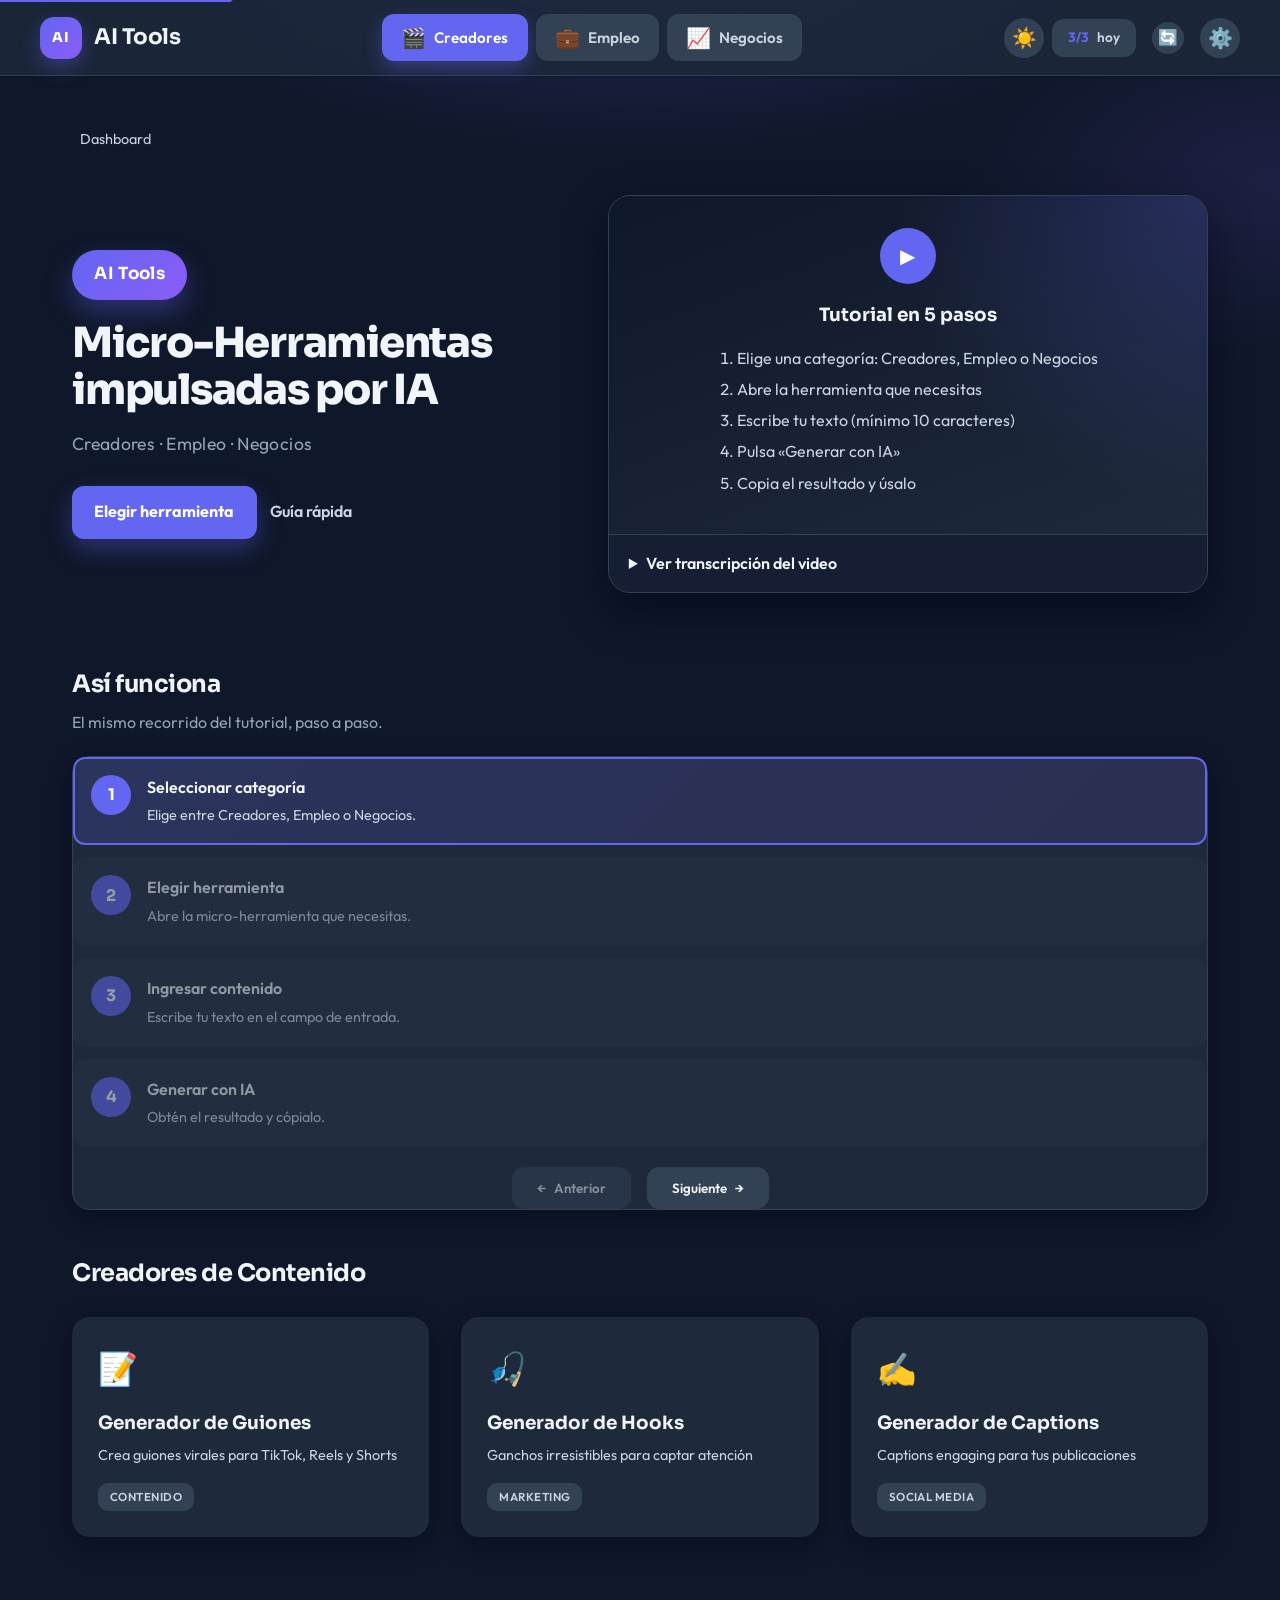
==== commit a53d1434: "Alinear la UI con la visión visual del video tutorial. Tema dark slate por defecto, héroe con marca " ====
--- a/index.html
+++ b/index.html
@@ -1,9 +1,12 @@
 <!DOCTYPE html>
-<html lang="es">
+<html lang="es" data-theme="dark">
 <head>
   <meta charset="UTF-8">
   <meta name="viewport" content="width=device-width, initial-scale=1.0">
-  <title>AI Tools Dashboard - Micro-Herramientas impulsadas por IA</title>
+  <title>AI Tools — Micro-Herramientas impulsadas por IA</title>
+  <link rel="preconnect" href="https://fonts.googleapis.com">
+  <link rel="preconnect" href="https://fonts.gstatic.com" crossorigin>
+  <link href="https://fonts.googleapis.com/css2?family=Outfit:wght@400;500;600;700&family=Sora:wght@600;700;800&display=swap" rel="stylesheet">
   <link rel="stylesheet" href="css/styles.css">
 </head>
 <body>
@@ -13,7 +16,7 @@
     <header class="header">
       <div class="header-content">
         <div class="logo">
-          <span class="logo-icon">🚀</span>
+          <span class="logo-mark" aria-hidden="true">AI</span>
           <h1>AI Tools</h1>
         </div>
         <nav class="nav" role="navigation" aria-label="Categorías de herramientas">
@@ -32,7 +35,7 @@
         </nav>
         <div class="header-controls">
           <button class="theme-toggle" id="themeToggle" aria-label="Cambiar tema claro/oscuro">
-            <span class="theme-icon" aria-hidden="true">🌙</span>
+            <span class="theme-icon" aria-hidden="true">☀️</span>
           </button>
           <div class="usage-display" id="usageDisplay" aria-live="polite" aria-label="Uso diario de generaciones">
             <span class="usage-count">3/3</span>
@@ -54,100 +57,96 @@
       <nav class="breadcrumb" id="breadcrumb" aria-label="Navegación de migas de pan">
         <span class="breadcrumb-item" data-step="dashboard">Dashboard</span>
       </nav>
-      
-      <!-- Tutorial Section -->
-      <section class="tutorial-section" id="tutorialSection" aria-labelledby="tutorialTitle">
-        <h2 id="tutorialTitle" class="section-title">📚 Tutoriales y Guías</h2>
-        
-        <div class="tutorial-grid">
-          <!-- Video Tutorial -->
-          <div class="tutorial-card">
-            <div class="video-container">
-              <video id="tutorialVideo" controls preload="metadata" aria-label="Tutorial de uso de la herramienta IA">
-                <source src="assets/videos/demo-herramienta-ia.mp4" type="video/mp4">
-                <track src="assets/subtitles/demo-es.vtt" kind="subtitles" srclang="es" label="Español" default>
-                <track src="assets/subtitles/demo-en.vtt" kind="subtitles" srclang="en" label="English">
-                Tu navegador no soporta video HTML5.
-              </video>
-              <div class="video-fallback" id="videoFallback" hidden>
-                <div class="video-fallback-icon" aria-hidden="true">▶</div>
-                <p class="video-fallback-title">Tutorial en 5 pasos</p>
-                <ol class="video-fallback-steps">
-                  <li>Elige una categoría: Creadores, Empleo o Negocios</li>
-                  <li>Abre la herramienta que necesitas</li>
-                  <li>Escribe tu texto (mínimo 10 caracteres)</li>
-                  <li>Pulsa «Generar con IA»</li>
-                  <li>Copia el resultado y úsalo</li>
-                </ol>
-              </div>
-              
-              <!-- Transcripción accesible -->
-              <details class="transcription-box">
-                <summary>Ver transcripción del video</summary>
-                <div class="transcription-content">
-                  <p><strong>[00:00] Narrador:</strong> Bienvenidos a nuestra plataforma de Micro-Herramientas impulsadas por IA.</p>
-                  <p><strong>[00:05] Narrador:</strong> En este tutorial aprenderás a utilizar nuestras 9 herramientas especializadas.</p>
-                  <p><strong>[00:15] Narrador:</strong> Primero, selecciona la categoría que necesitas: Creadores, Empleo o Negocios.</p>
-                  <p><strong>[00:25] Narrador:</strong> Luego elige la herramienta específica y completa el campo de texto.</p>
-                  <p><strong>[00:35] Narrador:</strong> Haz clic en "Generar con IA" y espera el resultado optimizado.</p>
-                </div>
-              </details>
-            </div>
-            <div class="tutorial-info">
-              <h3>Tutorial General</h3>
-              <p>Aprende a usar todas las herramientas del dashboard en 5 minutos.</p>
-              <span class="tutorial-tag">Principiante</span>
-            </div>
-          </div>
-          
-          <!-- Interactive Demo -->
-          <div class="tutorial-card">
-            <div class="demo-container">
-              <div class="demo-steps" id="demoSteps" role="region" aria-label="Demo interactiva de uso">
-                <div class="demo-step active" data-step="1">
-                  <div class="step-number">1</div>
-                  <div class="step-content">
-                    <h4>Seleccionar Categoría</h4>
-                    <p>Elige entre Creadores, Empleo o Negocios según tu necesidad.</p>
-                  </div>
-                </div>
-                <div class="demo-step" data-step="2">
-                  <div class="step-number">2</div>
-                  <div class="step-content">
-                    <h4>Elegir Herramienta</h4>
-                    <p>Selecciona la herramienta específica que deseas utilizar.</p>
-                  </div>
-                </div>
-                <div class="demo-step" data-step="3">
-                  <div class="step-number">3</div>
-                  <div class="step-content">
-                    <h4>Ingresar Contenido</h4>
-                    <p>Escribe tu prompt o texto en el campo de entrada.</p>
-                  </div>
-                </div>
-                <div class="demo-step" data-step="4">
-                  <div class="step-number">4</div>
-                  <div class="step-content">
-                    <h4>Generar con IA</h4>
-                    <p>Haz clic en el botón para obtener tu resultado optimizado.</p>
-                  </div>
-                </div>
-              </div>
-              <div class="demo-controls">
-                <button class="demo-nav-btn" id="prevStepBtn" aria-label="Paso anterior" disabled>
-                  <span>←</span> Anterior
-                </button>
-                <button class="demo-nav-btn" id="nextStepBtn" aria-label="Siguiente paso">
-                  Siguiente <span>→</span>
-                </button>
-              </div>
-            </div>
-            <div class="tutorial-info">
-              <h3>Demo Interactiva</h3>
-              <p>Explora el flujo de trabajo paso a paso de forma interactiva.</p>
-              <span class="tutorial-tag">Interactivo</span>
-              <a class="guide-link" href="assets/guides/guia-rapida.md">Ver guía rápida</a>
-            </div>
+
+      <!-- Hero = misma visión que el video -->
+      <section class="hero-section" id="tutorialSection" aria-labelledby="heroBrand">
+        <div class="hero-copy">
+          <p class="hero-brand" id="heroBrand">AI Tools</p>
+          <h2 class="hero-title">Micro-Herramientas impulsadas por IA</h2>
+          <p class="hero-sub">Creadores · Empleo · Negocios</p>
+          <div class="hero-actions">
+            <a class="hero-cta" href="#dashboardView">Elegir herramienta</a>
+            <a class="hero-link" href="assets/guides/guia-rapida.md">Guía rápida</a>
+          </div>
+        </div>
+
+        <div class="hero-stage">
+          <div class="video-container">
+            <video id="tutorialVideo" controls preload="metadata" playsinline aria-label="Tutorial de uso de AI Tools">
+              <source src="assets/videos/demo-herramienta-ia.mp4" type="video/mp4">
+              <track src="assets/subtitles/demo-es.vtt" kind="subtitles" srclang="es" label="Español" default>
+              <track src="assets/subtitles/demo-en.vtt" kind="subtitles" srclang="en" label="English">
+              Tu navegador no soporta video HTML5.
+            </video>
+            <div class="video-fallback" id="videoFallback" hidden>
+              <div class="video-fallback-icon" aria-hidden="true">▶</div>
+              <p class="video-fallback-title">Tutorial en 5 pasos</p>
+              <ol class="video-fallback-steps">
+                <li>Elige una categoría: Creadores, Empleo o Negocios</li>
+                <li>Abre la herramienta que necesitas</li>
+                <li>Escribe tu texto (mínimo 10 caracteres)</li>
+                <li>Pulsa «Generar con IA»</li>
+                <li>Copia el resultado y úsalo</li>
+              </ol>
+            </div>
+          </div>
+          <details class="transcription-box">
+            <summary>Ver transcripción del video</summary>
+            <div class="transcription-content">
+              <p><strong>[00:00]</strong> Bienvenidos a nuestra plataforma de Micro-Herramientas impulsadas por IA.</p>
+              <p><strong>[00:05]</strong> En este tutorial aprenderás a utilizar nuestras 9 herramientas especializadas.</p>
+              <p><strong>[00:15]</strong> Primero, selecciona la categoría que necesitas: Creadores, Empleo o Negocios.</p>
+              <p><strong>[00:25]</strong> Luego elige la herramienta específica y completa el campo de texto.</p>
+              <p><strong>[00:35]</strong> Haz clic en "Generar con IA" y espera el resultado optimizado.</p>
+            </div>
+          </details>
+        </div>
+      </section>
+
+      <!-- Flujo interactivo (mismo recorrido del video) -->
+      <section class="flow-section" aria-labelledby="flowTitle">
+        <div class="flow-header">
+          <h2 id="flowTitle" class="section-title">Así funciona</h2>
+          <p class="section-lead">El mismo recorrido del tutorial, paso a paso.</p>
+        </div>
+        <div class="demo-container flow-demo">
+          <div class="demo-steps" id="demoSteps" role="region" aria-label="Demo interactiva de uso">
+            <div class="demo-step active" data-step="1">
+              <div class="step-number">1</div>
+              <div class="step-content">
+                <h4>Seleccionar categoría</h4>
+                <p>Elige entre Creadores, Empleo o Negocios.</p>
+              </div>
+            </div>
+            <div class="demo-step" data-step="2">
+              <div class="step-number">2</div>
+              <div class="step-content">
+                <h4>Elegir herramienta</h4>
+                <p>Abre la micro-herramienta que necesitas.</p>
+              </div>
+            </div>
+            <div class="demo-step" data-step="3">
+              <div class="step-number">3</div>
+              <div class="step-content">
+                <h4>Ingresar contenido</h4>
+                <p>Escribe tu texto en el campo de entrada.</p>
+              </div>
+            </div>
+            <div class="demo-step" data-step="4">
+              <div class="step-number">4</div>
+              <div class="step-content">
+                <h4>Generar con IA</h4>
+                <p>Obtén el resultado y cópialo.</p>
+              </div>
+            </div>
+          </div>
+          <div class="demo-controls">
+            <button class="demo-nav-btn" id="prevStepBtn" aria-label="Paso anterior" disabled>
+              <span>←</span> Anterior
+            </button>
+            <button class="demo-nav-btn" id="nextStepBtn" aria-label="Siguiente paso">
+              Siguiente <span>→</span>
+            </button>
           </div>
         </div>
       </section>
@@ -155,7 +154,7 @@
       <!-- Dashboard View -->
       <div id="dashboardView" class="dashboard-view">
         <div class="category-section" id="creadores-section">
-          <h2 class="category-title">🎬 Creadores de Contenido</h2>
+          <h2 class="category-title">Creadores de Contenido</h2>
           <div class="cards-grid" role="list">
             <div class="tool-card" data-tool="script-generator" role="listitem" tabindex="0" aria-label="Generador de Guiones - Crea guiones virales para TikTok, Reels y Shorts">
               <div class="card-icon" aria-hidden="true">📝</div>
@@ -179,7 +178,7 @@
         </div>
 
         <div class="category-section hidden" id="empleo-section">
-          <h2 class="category-title">💼 Buscadores de Empleo</h2>
+          <h2 class="category-title">Buscadores de Empleo</h2>
           <div class="cards-grid" role="list">
             <div class="tool-card" data-tool="cv-optimizer" role="listitem" tabindex="0" aria-label="Optimizador de CV - Mejora tu CV para destacar en procesos">
               <div class="card-icon" aria-hidden="true">📄</div>
@@ -203,7 +202,7 @@
         </div>
 
         <div class="category-section hidden" id="negocios-section">
-          <h2 class="category-title">📈 Negocios y Ventas</h2>
+          <h2 class="category-title">Negocios y Ventas</h2>
           <div class="cards-grid" role="list">
             <div class="tool-card" data-tool="email-sales" role="listitem" tabindex="0" aria-label="Emails de Ventas - Secuencias de email para convertir leads">
               <div class="card-icon" aria-hidden="true">📧</div>
--- a/css/styles.css
+++ b/css/styles.css
@@ -6,49 +6,66 @@
 }
 
 :root {
-  /* Light Theme */
-  --bg-primary: #f8fafc;
-  --bg-secondary: #ffffff;
-  --bg-tertiary: #f1f5f9;
-  --text-primary: #1e293b;
-  --text-secondary: #64748b;
+  /* Visión del video (dark slate + indigo) */
+  --bg-primary: #0f172a;
+  --bg-secondary: #1e293b;
+  --bg-tertiary: #334155;
+  --bg-deep: #020617;
+  --text-primary: #f1f5f9;
+  --text-secondary: #cbd5e1;
   --text-tertiary: #94a3b8;
   --accent-primary: #6366f1;
   --accent-secondary: #8b5cf6;
-  --accent-hover: #4f46e5;
-  --border-color: #e2e8f0;
-  --shadow-sm: 0 1px 2px 0 rgba(0, 0, 0, 0.05);
-  --shadow-md: 0 4px 6px -1px rgba(0, 0, 0, 0.1), 0 2px 4px -1px rgba(0, 0, 0, 0.06);
-  --shadow-lg: 0 10px 15px -3px rgba(0, 0, 0, 0.1), 0 4px 6px -2px rgba(0, 0, 0, 0.05);
-  --card-radius: 12px;
-  --btn-radius: 8px;
-  --transition: all 0.3s ease;
-}
-
-[data-theme="dark"] {
-  /* Dark Theme */
-  --bg-primary: #0f172a;
-  --bg-secondary: #1e293b;
-  --bg-tertiary: #334155;
-  --text-primary: #f1f5f9;
-  --text-secondary: #cbd5e1;
-  --text-tertiary: #94a3b8;
-  --accent-primary: #818cf8;
-  --accent-secondary: #a78bfa;
-  --accent-hover: #6366f1;
+  --accent-hover: #818cf8;
   --border-color: #334155;
-  --shadow-sm: 0 1px 2px 0 rgba(0, 0, 0, 0.3);
-  --shadow-md: 0 4px 6px -1px rgba(0, 0, 0, 0.4), 0 2px 4px -1px rgba(0, 0, 0, 0.3);
-  --shadow-lg: 0 10px 15px -3px rgba(0, 0, 0, 0.4), 0 4px 6px -2px rgba(0, 0, 0, 0.3);
+  --shadow-sm: 0 1px 2px 0 rgba(0, 0, 0, 0.35);
+  --shadow-md: 0 8px 24px rgba(2, 6, 23, 0.45);
+  --shadow-lg: 0 18px 40px rgba(2, 6, 23, 0.55);
+  --card-radius: 18px;
+  --btn-radius: 12px;
+  --transition: all 0.28s ease;
+  --font-display: "Sora", "Segoe UI", sans-serif;
+  --font-body: "Outfit", "Segoe UI", sans-serif;
+}
+
+[data-theme="light"] {
+  --bg-primary: #eef2ff;
+  --bg-secondary: #ffffff;
+  --bg-tertiary: #e2e8f0;
+  --bg-deep: #e0e7ff;
+  --text-primary: #0f172a;
+  --text-secondary: #475569;
+  --text-tertiary: #64748b;
+  --accent-primary: #4f46e5;
+  --accent-secondary: #7c3aed;
+  --accent-hover: #4338ca;
+  --border-color: #c7d2fe;
+  --shadow-sm: 0 1px 2px 0 rgba(15, 23, 42, 0.06);
+  --shadow-md: 0 8px 24px rgba(15, 23, 42, 0.08);
+  --shadow-lg: 0 18px 40px rgba(15, 23, 42, 0.12);
 }
 
 body {
-  font-family: -apple-system, BlinkMacSystemFont, 'Segoe UI', Roboto, Oxygen, Ubuntu, Cantarell, sans-serif;
-  background: var(--bg-primary);
+  font-family: var(--font-body);
+  background:
+    radial-gradient(ellipse 80% 50% at 50% -10%, rgba(99, 102, 241, 0.28), transparent 55%),
+    radial-gradient(ellipse 50% 40% at 100% 20%, rgba(139, 92, 246, 0.12), transparent 50%),
+    var(--bg-primary);
+  background-attachment: fixed;
   color: var(--text-primary);
   line-height: 1.6;
   min-height: 100vh;
   transition: var(--transition);
+}
+
+.hidden {
+  display: none !important;
+}
+
+[data-theme="light"] body {
+  background:
+    radial-gradient(ellipse 80% 50% at 50% -10%, rgba(99, 102, 241, 0.18), transparent 55%),
+    var(--bg-primary);
 }
 
 /* Skip Link for Accessibility */
@@ -128,16 +145,21 @@
 
 /* Header */
 .header {
-  background: var(--bg-secondary);
+  background: rgba(30, 41, 59, 0.82);
+  backdrop-filter: blur(14px);
   border-bottom: 1px solid var(--border-color);
-  padding: 12px 2rem;
-  margin-bottom: 12px;
+  padding: 14px 2rem;
+  margin-bottom: 0;
   position: sticky;
   top: 0;
   z-index: 100;
   box-shadow: var(--shadow-sm);
 }
 
+[data-theme="light"] .header {
+  background: rgba(255, 255, 255, 0.88);
+}
+
 .header-content {
   max-width: 1200px;
   margin: 0 auto;
@@ -154,17 +176,28 @@
   gap: 0.75rem;
 }
 
-.logo-icon {
-  font-size: 1.75rem;
+.logo-mark {
+  display: inline-flex;
+  align-items: center;
+  justify-content: center;
+  width: 42px;
+  height: 42px;
+  border-radius: 14px;
+  background: linear-gradient(135deg, var(--accent-primary), var(--accent-secondary));
+  color: #fff;
+  font-family: var(--font-display);
+  font-size: 0.85rem;
+  font-weight: 800;
+  letter-spacing: 0.04em;
+  box-shadow: 0 8px 20px rgba(99, 102, 241, 0.35);
 }
 
 .logo h1 {
-  font-size: 1.5rem;
+  font-family: var(--font-display);
+  font-size: 1.35rem;
   font-weight: 700;
-  background: linear-gradient(135deg, var(--accent-primary), var(--accent-secondary));
-  -webkit-background-clip: text;
-  -webkit-text-fill-color: transparent;
-  background-clip: text;
+  color: var(--text-primary);
+  letter-spacing: -0.02em;
 }
 
 /* Navigation */
@@ -190,26 +223,31 @@
   display: flex;
   align-items: center;
   gap: 0.5rem;
-  padding: 0.75rem 1.25rem;
+  padding: 0.7rem 1.2rem;
   border: none;
-  background: transparent;
+  background: #334155;
   color: var(--text-secondary);
+  font-family: var(--font-body);
   font-size: 0.95rem;
-  font-weight: 500;
-  border-radius: var(--btn-radius);
+  font-weight: 600;
+  border-radius: 12px;
   cursor: pointer;
   transition: var(--transition);
 }
 
+[data-theme="light"] .nav-btn {
+  background: #e2e8f0;
+}
+
 .nav-btn:hover {
-  background: var(--bg-tertiary);
+  background: #475569;
   color: var(--text-primary);
 }
 
 .nav-btn.active {
-  background: linear-gradient(135deg, var(--accent-primary), var(--accent-secondary));
+  background: var(--accent-primary);
   color: white;
-  box-shadow: var(--shadow-md);
+  box-shadow: 0 8px 18px rgba(99, 102, 241, 0.35);
 }
 
 .nav-icon {
@@ -267,10 +305,14 @@
   align-items: center;
   gap: 0.5rem;
   padding: 0.5rem 1rem;
-  background: var(--bg-tertiary);
-  border-radius: 20px;
+  background: #334155;
+  border-radius: 12px;
   font-size: 0.85rem;
   font-weight: 600;
+}
+
+[data-theme="light"] .usage-display {
+  background: #e2e8f0;
 }
 
 .usage-count {
@@ -353,30 +395,123 @@
   color: var(--text-tertiary);
 }
 
-/* Tutorial Section */
-.tutorial-section {
-  margin-bottom: 3rem;
+/* Tutorial / Hero Section — visión del video */
+.hero-section {
+  display: grid;
+  grid-template-columns: minmax(0, 0.95fr) minmax(0, 1.15fr);
+  gap: 2.5rem;
+  align-items: center;
+  margin: 0 0 2.5rem;
+  padding: 1rem 0 2rem;
+  animation: fadeIn 0.6s ease;
+}
+
+.hero-copy {
+  max-width: 34rem;
+}
+
+.hero-brand {
+  display: inline-flex;
+  align-items: center;
+  justify-content: center;
+  margin-bottom: 1.25rem;
+  padding: 0.7rem 1.4rem;
+  border-radius: 999px;
+  background: linear-gradient(135deg, var(--accent-primary), var(--accent-secondary));
+  color: #fff;
+  font-family: var(--font-display);
+  font-size: 1.05rem;
+  font-weight: 700;
+  letter-spacing: 0.02em;
+  box-shadow: 0 12px 28px rgba(99, 102, 241, 0.35);
+  animation: brandPulse 3.2s ease-in-out infinite;
+}
+
+.hero-title {
+  font-family: var(--font-display);
+  font-size: clamp(1.8rem, 3.4vw, 2.6rem);
+  font-weight: 800;
+  line-height: 1.15;
+  letter-spacing: -0.03em;
+  color: var(--text-primary);
+  margin-bottom: 0.9rem;
+}
+
+.hero-sub {
+  font-size: 1.1rem;
+  color: var(--text-tertiary);
+  margin-bottom: 1.75rem;
+  letter-spacing: 0.02em;
+}
+
+.hero-actions {
+  display: flex;
+  flex-wrap: wrap;
+  gap: 0.85rem;
+  align-items: center;
+}
+
+.hero-cta {
+  display: inline-flex;
+  align-items: center;
+  justify-content: center;
+  padding: 0.85rem 1.4rem;
+  border-radius: 12px;
+  background: var(--accent-primary);
+  color: #fff;
+  font-weight: 700;
+  text-decoration: none;
+  box-shadow: 0 10px 24px rgba(99, 102, 241, 0.35);
+  transition: var(--transition);
+}
+
+.hero-cta:hover {
+  background: var(--accent-hover);
+  transform: translateY(-1px);
+}
+
+.hero-link {
+  color: var(--text-secondary);
+  font-weight: 600;
+  text-decoration: none;
+}
+
+.hero-link:hover {
+  color: var(--accent-hover);
+}
+
+.hero-stage {
+  border-radius: 22px;
+  overflow: hidden;
+  background: var(--bg-secondary);
+  border: 1px solid var(--border-color);
+  box-shadow: var(--shadow-lg);
+  animation: stageRise 0.7s ease both;
 }
 
 .section-title {
-  font-size: 1.75rem;
+  font-family: var(--font-display);
+  font-size: 1.5rem;
   font-weight: 700;
-  margin-bottom: 1.5rem;
-  color: var(--text-primary);
-}
-
-.tutorial-grid {
-  display: grid;
-  grid-template-columns: repeat(auto-fit, minmax(350px, 1fr));
-  gap: 2rem;
-  margin-bottom: 2rem;
-}
-
-.tutorial-card {
+  margin-bottom: 0.4rem;
+  color: var(--text-primary);
+  letter-spacing: -0.02em;
+}
+
+.section-lead {
+  color: var(--text-tertiary);
+  margin-bottom: 1.25rem;
+}
+
+.flow-section {
+  margin-bottom: 2.75rem;
+}
+
+.flow-demo {
   background: var(--bg-secondary);
   border: 1px solid var(--border-color);
   border-radius: var(--card-radius);
-  overflow: hidden;
+  padding: 1.5rem;
   box-shadow: var(--shadow-md);
 }
 
@@ -388,7 +523,9 @@
 video {
   width: 100%;
   display: block;
-  background: var(--bg-tertiary);
+  background: #020617;
+  aspect-ratio: 16 / 9;
+  object-fit: cover;
 }
 
 .video-fallback {
@@ -397,11 +534,11 @@
   align-items: center;
   justify-content: center;
   gap: 1rem;
-  min-height: 220px;
+  min-height: 280px;
   padding: 2rem 1.5rem;
   background:
-    radial-gradient(circle at top right, rgba(99, 102, 241, 0.18), transparent 45%),
-    linear-gradient(160deg, var(--bg-tertiary), var(--bg-secondary));
+    radial-gradient(circle at top right, rgba(99, 102, 241, 0.22), transparent 45%),
+    linear-gradient(160deg, #0f172a, #1e293b);
   color: var(--text-primary);
 }
 
@@ -423,6 +560,7 @@
 
 .video-fallback-title {
   margin: 0;
+  font-family: var(--font-display);
   font-size: 1.15rem;
   font-weight: 700;
 }
@@ -440,12 +578,12 @@
 }
 
 .transcription-box {
-  background: var(--bg-tertiary);
+  background: rgba(15, 23, 42, 0.55);
   border-top: 1px solid var(--border-color);
 }
 
 .transcription-box summary {
-  padding: 1rem;
+  padding: 1rem 1.25rem;
   cursor: pointer;
   font-weight: 600;
   color: var(--text-primary);
@@ -453,11 +591,11 @@
 }
 
 .transcription-box summary:hover {
-  background: var(--bg-secondary);
+  background: rgba(99, 102, 241, 0.08);
 }
 
 .transcription-content {
-  padding: 1rem;
+  padding: 1rem 1.25rem 1.25rem;
   border-top: 1px solid var(--border-color);
   font-size: 0.9rem;
   line-height: 1.6;
@@ -469,11 +607,13 @@
 }
 
 .demo-container {
-  padding: 1.5rem;
+  padding: 0;
 }
 
 .demo-steps {
-  margin-bottom: 1.5rem;
+  margin-bottom: 1.25rem;
+  display: grid;
+  gap: 0.75rem;
 }
 
 .demo-step {
@@ -481,16 +621,16 @@
   gap: 1rem;
   padding: 1rem;
   border-radius: var(--btn-radius);
-  background: var(--bg-tertiary);
-  margin-bottom: 0.75rem;
-  opacity: 0.5;
-  transition: var(--transition);
+  background: rgba(51, 65, 85, 0.45);
+  opacity: 0.55;
+  transition: var(--transition);
+  border: 2px solid transparent;
 }
 
 .demo-step.active {
   opacity: 1;
-  background: linear-gradient(135deg, rgba(99, 102, 241, 0.1), rgba(139, 92, 246, 0.1));
-  border: 2px solid var(--accent-primary);
+  background: linear-gradient(135deg, rgba(99, 102, 241, 0.18), rgba(139, 92, 246, 0.12));
+  border-color: var(--accent-primary);
 }
 
 .step-number {
@@ -502,6 +642,7 @@
   background: var(--accent-primary);
   color: white;
   border-radius: 50%;
+  font-family: var(--font-display);
   font-weight: 700;
   flex-shrink: 0;
 }
@@ -535,7 +676,8 @@
   color: var(--text-primary);
   border-radius: var(--btn-radius);
   cursor: pointer;
-  font-weight: 500;
+  font-weight: 600;
+  font-family: var(--font-body);
   transition: var(--transition);
 }
 
@@ -550,47 +692,31 @@
   cursor: not-allowed;
 }
 
-.tutorial-info {
-  padding: 1.5rem;
-  border-top: 1px solid var(--border-color);
-}
-
-.tutorial-info h3 {
-  font-size: 1.25rem;
-  font-weight: 600;
-  color: var(--text-primary);
-  margin-bottom: 0.5rem;
-}
-
-.tutorial-info p {
-  font-size: 0.9rem;
-  color: var(--text-secondary);
-  margin-bottom: 1rem;
-}
-
-.tutorial-tag {
-  display: inline-block;
-  padding: 0.25rem 0.75rem;
-  background: var(--accent-primary);
-  color: white;
-  font-size: 0.75rem;
-  font-weight: 600;
-  border-radius: 12px;
-  text-transform: uppercase;
-}
-
-.guide-link {
-  display: inline-block;
-  margin-top: 0.75rem;
-  margin-left: 0.5rem;
-  color: var(--accent-primary);
-  font-size: 0.9rem;
-  font-weight: 600;
-  text-decoration: none;
-}
-
-.guide-link:hover {
-  text-decoration: underline;
+@keyframes brandPulse {
+  0%, 100% { transform: translateY(0); box-shadow: 0 12px 28px rgba(99, 102, 241, 0.35); }
+  50% { transform: translateY(-2px); box-shadow: 0 16px 34px rgba(139, 92, 246, 0.45); }
+}
+
+@keyframes stageRise {
+  from { opacity: 0; transform: translateY(16px); }
+  to { opacity: 1; transform: translateY(0); }
+}
+
+@media (max-width: 900px) {
+  .hero-section {
+    grid-template-columns: 1fr;
+    gap: 1.75rem;
+    padding-top: 0.5rem;
+  }
+
+  .hero-copy {
+    text-align: center;
+    max-width: none;
+  }
+
+  .hero-actions {
+    justify-content: center;
+  }
 }
 
 /* Dashboard View */
@@ -607,10 +733,12 @@
 }
 
 .category-title {
-  font-size: 1.75rem;
+  font-family: var(--font-display);
+  font-size: 1.5rem;
   font-weight: 700;
   margin-bottom: 1.5rem;
   color: var(--text-primary);
+  letter-spacing: -0.02em;
 }
 
 /* Cards Grid */
@@ -620,49 +748,41 @@
   gap: 1.5rem;
 }
 
-/* Tool Card */
+/* Tool Card — estilo del video */
 .tool-card {
   background: var(--bg-secondary);
-  border: 1px solid var(--border-color);
+  border: 2px solid transparent;
   border-radius: var(--card-radius);
   padding: 1.5rem;
   cursor: pointer;
   transition: var(--transition);
-  box-shadow: var(--shadow-sm);
+  box-shadow: var(--shadow-md);
   position: relative;
   overflow: hidden;
+  min-height: 170px;
 }
 
 .tool-card::before {
-  content: '';
-  position: absolute;
-  top: 0;
-  left: 0;
-  right: 0;
-  height: 4px;
-  background: linear-gradient(90deg, var(--accent-primary), var(--accent-secondary));
-  opacity: 0;
-  transition: var(--transition);
-}
-
-.tool-card:hover {
-  transform: translateY(-4px);
-  box-shadow: var(--shadow-lg);
+  content: none;
+}
+
+.tool-card:hover,
+.tool-card:focus-visible {
+  transform: translateY(-3px);
   border-color: var(--accent-primary);
-}
-
-.tool-card:hover::before {
-  opacity: 1;
+  background: linear-gradient(160deg, rgba(55, 48, 110, 0.35), var(--bg-secondary) 55%);
+  box-shadow: 0 14px 30px rgba(99, 102, 241, 0.2);
 }
 
 .card-icon {
-  font-size: 2.5rem;
-  margin-bottom: 1rem;
+  font-size: 2rem;
+  margin-bottom: 0.85rem;
 }
 
 .tool-card h3 {
-  font-size: 1.25rem;
-  font-weight: 600;
+  font-family: var(--font-display);
+  font-size: 1.15rem;
+  font-weight: 700;
   margin-bottom: 0.5rem;
   color: var(--text-primary);
 }
@@ -676,14 +796,19 @@
 
 .card-tag {
   display: inline-block;
-  padding: 0.25rem 0.75rem;
-  background: var(--bg-tertiary);
-  color: var(--text-secondary);
-  font-size: 0.75rem;
+  padding: 0.3rem 0.75rem;
+  background: #334155;
+  color: #cbd5e1;
+  font-size: 0.72rem;
   font-weight: 600;
-  border-radius: 20px;
+  border-radius: 10px;
   text-transform: uppercase;
-  letter-spacing: 0.5px;
+  letter-spacing: 0.04em;
+}
+
+[data-theme="light"] .card-tag {
+  background: #e2e8f0;
+  color: #475569;
 }
 
 /* Tool View */
@@ -718,30 +843,33 @@
 
 .tool-container {
   background: var(--bg-secondary);
-  border-radius: var(--card-radius);
+  border: 1px solid var(--border-color);
+  border-radius: 22px;
   padding: 2rem;
-  box-shadow: var(--shadow-md);
+  box-shadow: var(--shadow-lg);
   max-width: 800px;
   margin: 0 auto;
 }
 
 .tool-header {
-  text-align: center;
+  text-align: left;
   margin-bottom: 2rem;
-  padding-bottom: 2rem;
+  padding-bottom: 1.5rem;
   border-bottom: 1px solid var(--border-color);
 }
 
 .tool-icon-large {
-  font-size: 4rem;
-  margin-bottom: 1rem;
+  font-size: 2.5rem;
+  margin-bottom: 0.75rem;
 }
 
 .tool-header h2 {
-  font-size: 2rem;
+  font-family: var(--font-display);
+  font-size: 1.75rem;
   font-weight: 700;
   margin-bottom: 0.5rem;
   color: var(--text-primary);
+  letter-spacing: -0.02em;
 }
 
 .tool-header p {
@@ -771,13 +899,17 @@
   padding: 1rem;
   padding-right: 80px;
   border: 2px solid var(--border-color);
-  border-radius: var(--btn-radius);
-  background: var(--bg-tertiary);
+  border-radius: 14px;
+  background: #0f172a;
   color: var(--text-primary);
   font-size: 1rem;
   font-family: inherit;
   resize: vertical;
   transition: var(--transition);
+}
+
+[data-theme="light"] .tool-form textarea {
+  background: #f8fafc;
 }
 
 .tool-form textarea:focus {
@@ -840,23 +972,25 @@
   justify-content: center;
   gap: 0.5rem;
   width: 100%;
-  padding: 1rem;
+  max-width: 320px;
+  padding: 1rem 1.25rem;
   border: none;
-  background: linear-gradient(135deg, var(--accent-primary), var(--accent-secondary));
+  background: var(--accent-primary);
   color: white;
+  font-family: var(--font-display);
   font-size: 1rem;
-  font-weight: 600;
+  font-weight: 700;
   border-radius: var(--btn-radius);
   cursor: pointer;
   transition: var(--transition);
   margin-top: 1rem;
-  box-shadow: var(--shadow-md);
+  box-shadow: 0 10px 24px rgba(99, 102, 241, 0.35);
 }
 
 .generate-btn:hover {
-  background: linear-gradient(135deg, var(--accent-hover), var(--accent-primary));
+  background: var(--accent-hover);
   transform: translateY(-2px);
-  box-shadow: var(--shadow-lg);
+  box-shadow: 0 14px 28px rgba(99, 102, 241, 0.4);
 }
 
 .generate-btn:active {
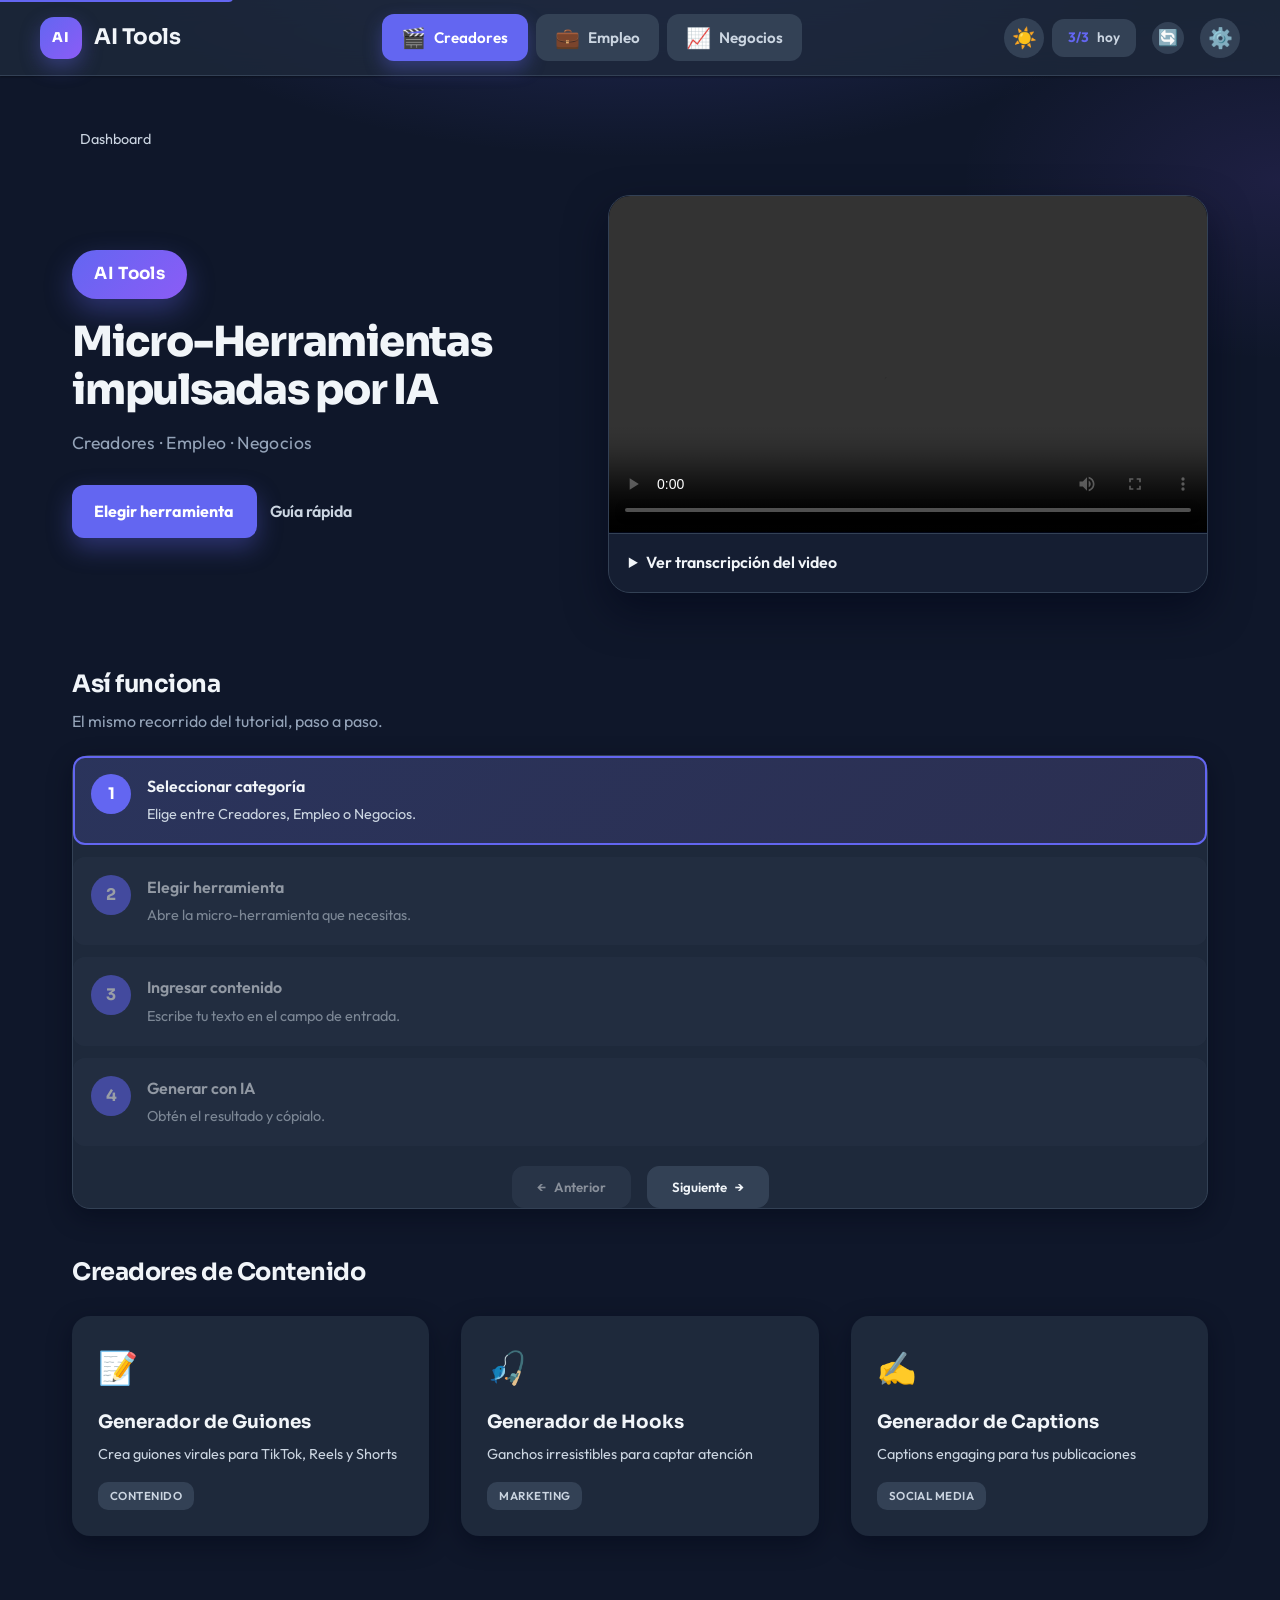
==== commit 529f399c: "feat: integrar api-client.js como capa proxy del frontend - Añade js/api-client.js: única salida al " ====
--- a/index.html
+++ b/index.html
@@ -364,6 +364,6 @@
   </div>
 
   <script src="js/prompts.js"></script>
-  <script src="js/app.js"></script>
+  <script src="js/app.js" type="module"></script>
 </body>
 </html>
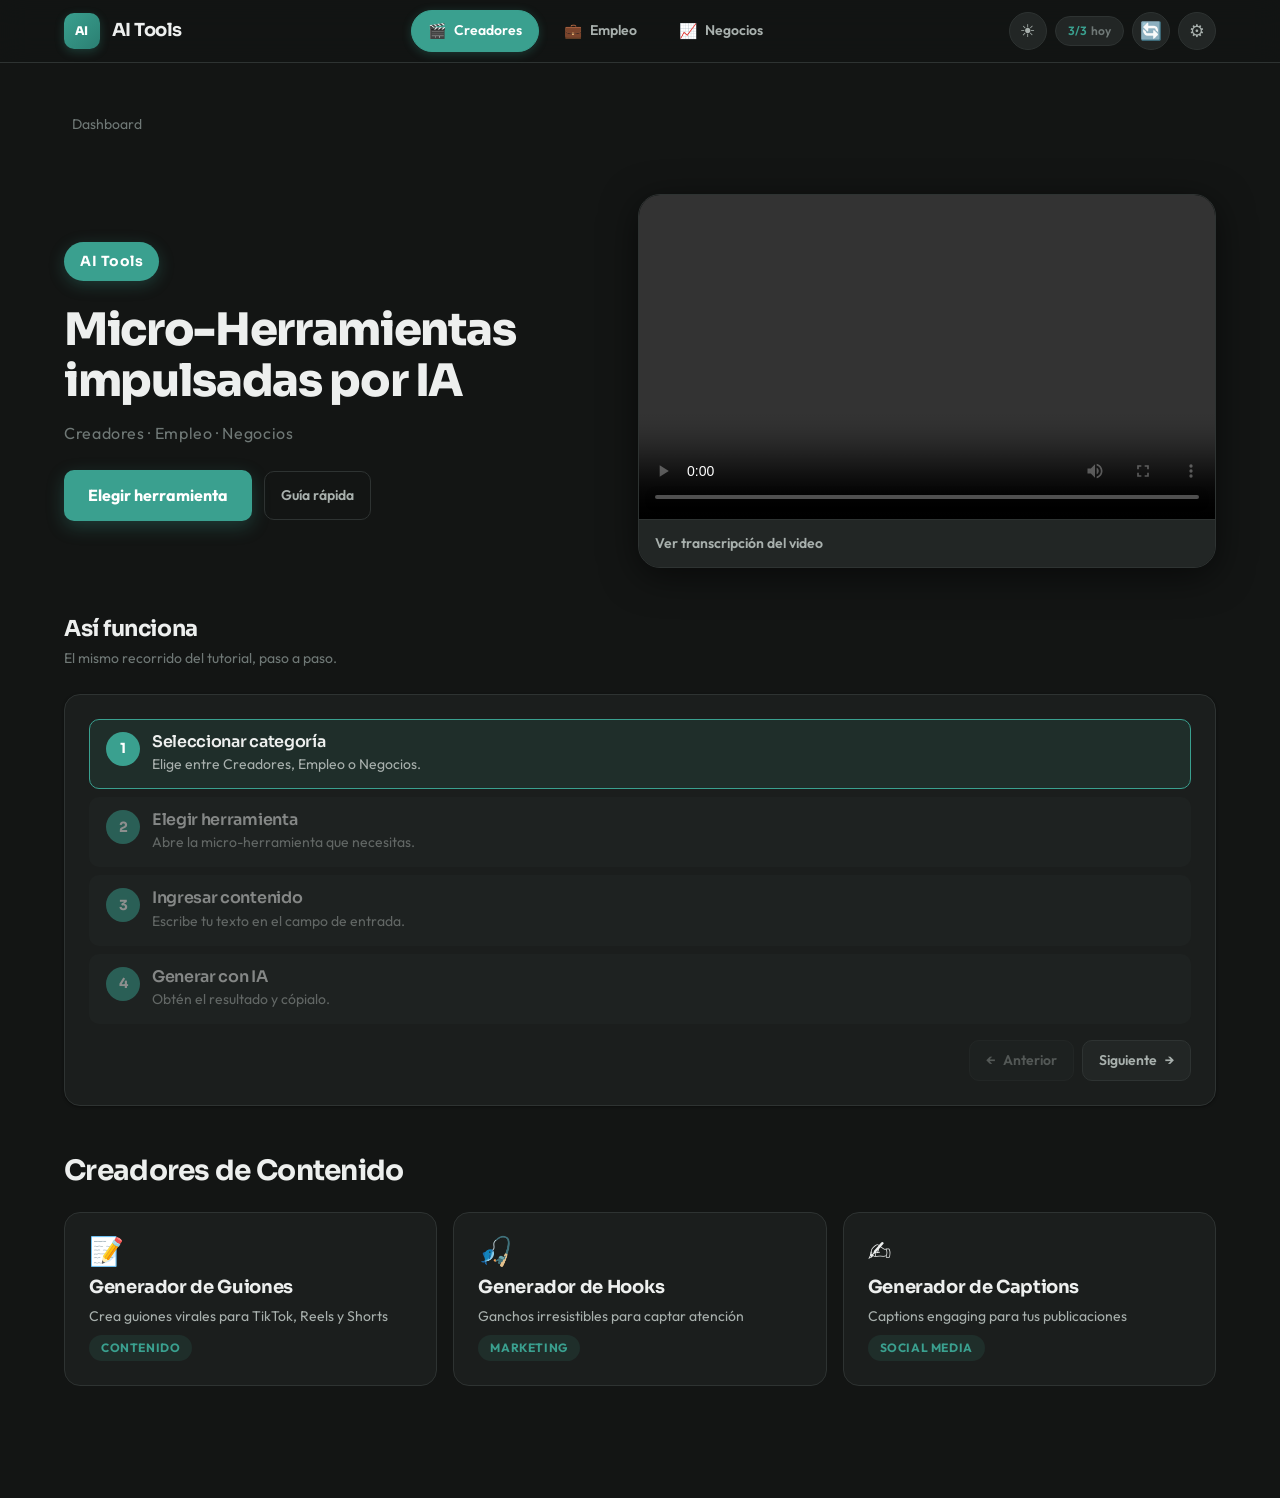
==== commit ce36abbd: "feat: guía rápida como página HTML estilizada - Crea assets/guides/guia-rapida.html (reemplaza el .m" ====
--- a/index.html
+++ b/index.html
@@ -66,7 +66,7 @@
           <p class="hero-sub">Creadores · Empleo · Negocios</p>
           <div class="hero-actions">
             <a class="hero-cta" href="#dashboardView">Elegir herramienta</a>
-            <a class="hero-link" href="assets/guides/guia-rapida.md">Guía rápida</a>
+            <a class="hero-link" href="assets/guides/guia-rapida.html">Guía rápida</a>
           </div>
         </div>
 
--- a/css/styles.css
+++ b/css/styles.css
@@ -1,518 +1,619 @@
-/* Reset and Base Styles */
-* {
+/* ==========================================================================
+   AI Tools — styles.css
+   Arquitectura: Design Tokens + CSS Semántico + Mobile-First
+   ========================================================================== */
+
+
+/* ==========================================================================
+   1. RESET & DESIGN TOKENS
+   ========================================================================== */
+
+/* --- Reset moderno --- */
+*,
+*::before,
+*::after {
+  box-sizing: border-box;
   margin: 0;
   padding: 0;
-  box-sizing: border-box;
-}
-
+}
+
+html {
+  -webkit-text-size-adjust: 100%;
+  scroll-behavior: smooth;
+}
+
+body {
+  min-height: 100vh;
+  -webkit-font-smoothing: antialiased;
+  text-rendering: optimizeLegibility;
+}
+
+img,
+svg,
+video {
+  display: block;
+  max-width: 100%;
+}
+
+input,
+button,
+textarea,
+select {
+  font: inherit;
+  color: inherit;
+}
+
+button {
+  background: none;
+  border: none;
+  cursor: pointer;
+}
+
+h1, h2, h3, h4, h5, h6 {
+  text-wrap: balance;
+  line-height: 1.2;
+}
+
+p, li {
+  text-wrap: pretty;
+}
+
+/* --- Design Tokens: Modo Oscuro (por defecto) ---
+   Toda la paleta, tipografía, espaciado, forma y duración
+   viven aquí. Cambiar un token lo propaga a toda la UI.
+*/
 :root {
-  /* Visión del video (dark slate + indigo) */
-  --bg-primary: #0f172a;
-  --bg-secondary: #1e293b;
-  --bg-tertiary: #334155;
-  --bg-deep: #020617;
-  --text-primary: #f1f5f9;
-  --text-secondary: #cbd5e1;
-  --text-tertiary: #94a3b8;
-  --accent-primary: #6366f1;
-  --accent-secondary: #8b5cf6;
-  --accent-hover: #818cf8;
-  --border-color: #334155;
-  --shadow-sm: 0 1px 2px 0 rgba(0, 0, 0, 0.35);
-  --shadow-md: 0 8px 24px rgba(2, 6, 23, 0.45);
-  --shadow-lg: 0 18px 40px rgba(2, 6, 23, 0.55);
-  --card-radius: 18px;
-  --btn-radius: 12px;
-  --transition: all 0.28s ease;
-  --font-display: "Sora", "Segoe UI", sans-serif;
-  --font-body: "Outfit", "Segoe UI", sans-serif;
-}
-
+  /* ---- Colores de fondo ---- */
+  --color-bg:         #131514;   /* fondo de página          */
+  --color-bg-raised:  #1b1e1d;   /* tarjetas, panel          */
+  --color-bg-sunken:  #0c0d0d;   /* inputs, áreas recesadas  */
+  --color-surface:    #222625;   /* surface sutil / hover bg */
+
+  /* ---- Bordes ---- */
+  --color-border:     #2e3332;
+  --color-border-hi:  #3d4342;
+
+  /* ---- Texto ---- */
+  --color-text:       #edefee;
+  --color-text-muted: #a8b0ad;
+  --color-text-faint: #6f7876;
+
+  /* ---- Acento principal (teal) ---- */
+  --color-accent:     #3aa08f;
+  --color-accent-hi:  #4cb9a6;   /* hover más claro          */
+  --color-accent-lo:  #2b7f72;   /* variante más oscura      */
+  --color-accent-bg:  rgba(58, 160, 143, 0.12);  /* fill suave */
+  --color-accent-glow: rgba(58, 160, 143, 0.28); /* sombras    */
+
+  /* ---- Semánticos ---- */
+  --color-success:    #10b981;
+  --color-danger:     #ef4444;
+  --color-warning:    #f59e0b;
+
+  /* ---- Tipografía ---- */
+  --font-display: "Sora", "Segoe UI", system-ui, sans-serif;
+  --font-body:    "Outfit", "Segoe UI", system-ui, sans-serif;
+  --font-mono:    ui-monospace, "SF Mono", "Cascadia Mono", Menlo, monospace;
+
+  --text-xs:   0.75rem;    /*  12px */
+  --text-sm:   0.875rem;   /*  14px */
+  --text-base: 1rem;       /*  16px */
+  --text-lg:   1.125rem;   /*  18px */
+  --text-xl:   1.375rem;   /*  22px */
+  --text-2xl:  1.75rem;    /*  28px */
+  --text-3xl:  clamp(1.8rem, 1.2rem + 2.4vw, 2.8rem);
+
+  --leading-tight:  1.15;
+  --leading-normal: 1.65;
+
+  /* ---- Espaciado — escala de 8pt ---- */
+  --sp-1:  0.25rem;   /*  4px */
+  --sp-2:  0.5rem;    /*  8px */
+  --sp-3:  0.75rem;   /* 12px */
+  --sp-4:  1rem;      /* 16px */
+  --sp-5:  1.5rem;    /* 24px */
+  --sp-6:  2rem;      /* 32px */
+  --sp-7:  3rem;      /* 48px */
+  --sp-8:  4rem;      /* 64px */
+
+  /* ---- Radios ---- */
+  --radius-sm:   6px;
+  --radius-md:   10px;
+  --radius-lg:   16px;
+  --radius-xl:   22px;
+  --radius-full: 9999px;
+
+  /* ---- Sombras ---- */
+  --shadow-sm:   0 1px 3px  rgba(0, 0, 0, 0.40);
+  --shadow-md:   0 4px 18px rgba(0, 0, 0, 0.50);
+  --shadow-lg:   0 8px 36px rgba(0, 0, 0, 0.55);
+  --shadow-glow: 0 0 0 3px var(--color-accent-bg);
+
+  /* ---- Transiciones ---- */
+  --transition-fast: 120ms cubic-bezier(0.2, 0, 0, 1);
+  --transition-base: 200ms cubic-bezier(0.2, 0, 0, 1);
+
+  /* ---- Layout ---- */
+  --max-w:        1200px;
+  --max-w-narrow:  820px;
+
+  color-scheme: dark;
+}
+
+/* --- Design Tokens: Modo Claro ---
+   Solo se redefinen los tokens que cambian de valor.
+   El resto hereda de :root automáticamente.
+*/
 [data-theme="light"] {
-  --bg-primary: #eef2ff;
-  --bg-secondary: #ffffff;
-  --bg-tertiary: #e2e8f0;
-  --bg-deep: #e0e7ff;
-  --text-primary: #0f172a;
-  --text-secondary: #475569;
-  --text-tertiary: #64748b;
-  --accent-primary: #4f46e5;
-  --accent-secondary: #7c3aed;
-  --accent-hover: #4338ca;
-  --border-color: #c7d2fe;
-  --shadow-sm: 0 1px 2px 0 rgba(15, 23, 42, 0.06);
-  --shadow-md: 0 8px 24px rgba(15, 23, 42, 0.08);
-  --shadow-lg: 0 18px 40px rgba(15, 23, 42, 0.12);
-}
+  --color-bg:         #faf9f7;
+  --color-bg-raised:  #ffffff;
+  --color-bg-sunken:  #f1efeb;
+  --color-surface:    #f5f3ef;
+
+  --color-border:     #e0dbd4;
+  --color-border-hi:  #c9c3bb;
+
+  --color-text:       #161a19;
+  --color-text-muted: #525856;
+  --color-text-faint: #838a88;
+
+  --color-accent:     #0f7d6f;
+  --color-accent-hi:  #0c6a5e;
+  --color-accent-lo:  #0a5f54;
+  --color-accent-bg:  rgba(15, 125, 111, 0.10);
+  --color-accent-glow: rgba(15, 125, 111, 0.22);
+
+  --shadow-sm:   0 1px 3px  rgba(20, 20, 18, 0.08);
+  --shadow-md:   0 4px 18px rgba(20, 20, 18, 0.12);
+  --shadow-lg:   0 8px 36px rgba(20, 20, 18, 0.14);
+
+  color-scheme: light;
+}
+
+
+/* ==========================================================================
+   2. ESTILOS GLOBALES & TIPOGRAFÍA
+   ========================================================================== */
 
 body {
   font-family: var(--font-body);
-  background:
-    radial-gradient(ellipse 80% 50% at 50% -10%, rgba(99, 102, 241, 0.28), transparent 55%),
-    radial-gradient(ellipse 50% 40% at 100% 20%, rgba(139, 92, 246, 0.12), transparent 50%),
-    var(--bg-primary);
-  background-attachment: fixed;
-  color: var(--text-primary);
-  line-height: 1.6;
-  min-height: 100vh;
-  transition: var(--transition);
-}
-
-.hidden {
-  display: none !important;
-}
-
-[data-theme="light"] body {
-  background:
-    radial-gradient(ellipse 80% 50% at 50% -10%, rgba(99, 102, 241, 0.18), transparent 55%),
-    var(--bg-primary);
-}
-
-/* Skip Link for Accessibility */
+  font-size: var(--text-base);
+  line-height: var(--leading-normal);
+  color: var(--color-text);
+  background-color: var(--color-bg);
+  /* Transición suave al cambiar de tema */
+  transition:
+    background-color var(--transition-base),
+    color var(--transition-base);
+}
+
+h1, h2, h3, h4 {
+  font-family: var(--font-display);
+  font-weight: 700;
+  letter-spacing: -0.02em;
+  color: var(--color-text);
+}
+
+/* Párrafos globales con ancho máximo de lectura confortable */
+p {
+  color: var(--color-text-muted);
+  max-width: 68ch;
+}
+
+a {
+  color: var(--color-accent);
+  text-decoration-thickness: 1px;
+  text-underline-offset: 3px;
+  transition: color var(--transition-fast);
+}
+a:hover { color: var(--color-accent-hi); }
+
+/* --- Foco visible global (accesibilidad de teclado) --- */
+:focus-visible {
+  outline: 2px solid var(--color-accent);
+  outline-offset: 3px;
+  border-radius: var(--radius-sm);
+}
+
+/* Contraste alto: refuerza los indicadores de foco */
+@media (prefers-contrast: high) {
+  :focus-visible {
+    outline-width: 3px;
+    outline-offset: 4px;
+  }
+}
+
+/* Skip link: accesibilidad — aparece solo al recibir foco con teclado */
 .skip-link {
   position: absolute;
-  top: -40px;
-  left: 0;
-  background: var(--accent-primary);
-  color: white;
-  padding: 8px 16px;
+  top: -100%;
+  left: var(--sp-4);
+  z-index: 9999;
+  padding: var(--sp-2) var(--sp-4);
+  background: var(--color-accent);
+  color: #fff;
+  border-radius: var(--radius-md);
+  font-weight: 600;
+  font-size: var(--text-sm);
+  transition: top var(--transition-fast);
   text-decoration: none;
-  z-index: 1000;
-  transition: top 0.3s;
-  border-radius: 0 0 4px 0;
-  font-weight: 600;
-}
-
-.skip-link:focus {
-  top: 0;
-}
-
-/* Focus States for Accessibility */
-button:focus-visible,
-.tool-card:focus-visible,
-textarea:focus-visible,
-input:focus-visible,
-.api-input:focus-visible {
-  outline: 3px solid var(--accent-primary);
-  outline-offset: 2px;
-  border-radius: 4px;
-}
-
-/* Enhanced focus for interactive elements */
-.nav-btn:focus-visible,
-.generate-btn:focus-visible,
-.copy-btn:focus-visible,
-.upgrade-btn:focus-visible {
-  outline: 3px solid var(--accent-primary);
-  outline-offset: 2px;
-  box-shadow: 0 0 0 6px rgba(99, 102, 241, 0.2);
-}
-
-/* Remove default outline when using focus-visible */
-button:focus:not(:focus-visible),
-.tool-card:focus:not(:focus-visible),
-textarea:focus:not(:focus-visible),
-input:focus:not(:focus-visible) {
-  outline: none;
-}
-
-/* High contrast focus for better visibility */
-@media (prefers-contrast: high) {
-  button:focus-visible,
-  .tool-card:focus-visible,
-  textarea:focus-visible,
-  input:focus-visible {
-    outline: 3px solid #000;
-    outline-offset: 2px;
+}
+.skip-link:focus { top: var(--sp-3); }
+
+/* Respeta preferencias de movimiento reducido */
+@media (prefers-reduced-motion: reduce) {
+  *,
+  *::before,
+  *::after {
+    animation-duration: 0.01ms !important;
+    transition-duration: 0.01ms !important;
+    scroll-behavior: auto !important;
   }
-  
-  [data-theme="dark"] button:focus-visible,
-  [data-theme="dark"] .tool-card:focus-visible,
-  [data-theme="dark"] textarea:focus-visible,
-  [data-theme="dark"] input:focus-visible {
-    outline: 3px solid #fff;
-  }
-}
-
-/* App Container */
+}
+
+/* Clase utilitaria ocultar */
+.hidden { display: none !important; }
+
+
+/* ==========================================================================
+   3. LAYOUT & CONTENEDOR
+   ========================================================================== */
+
 .app-container {
-  max-width: 1400px;
-  margin: 0 auto;
+  display: flex;
+  flex-direction: column;
   min-height: 100vh;
-  display: flex;
-  flex-direction: column;
-}
-
-/* Header */
+  width: 100%;
+}
+
+/* Contenido principal: centrado, con padding inline y padding-bottom generoso */
+.main-content {
+  flex: 1;
+  width: 100%;
+  max-width: var(--max-w);
+  margin-inline: auto;
+  padding: var(--sp-5) var(--sp-5) var(--sp-8);
+}
+
+
+/* ==========================================================================
+   4. COMPONENTES
+   ========================================================================== */
+
+/* ------------------------------------------------------------------
+   4.1 HEADER & NAVEGACIÓN PRINCIPAL
+   ------------------------------------------------------------------ */
+
+/**
+ * Header sticky con efecto glassmorphism:
+ * el fondo semi-transparente + blur crea profundidad
+ * sin ocultar el contenido de debajo.
+ */
 .header {
-  background: rgba(30, 41, 59, 0.82);
-  backdrop-filter: blur(14px);
-  border-bottom: 1px solid var(--border-color);
-  padding: 14px 2rem;
-  margin-bottom: 0;
   position: sticky;
   top: 0;
   z-index: 100;
-  box-shadow: var(--shadow-sm);
-}
-
-[data-theme="light"] .header {
-  background: rgba(255, 255, 255, 0.88);
+  background: color-mix(in srgb, var(--color-bg) 84%, transparent);
+  backdrop-filter: blur(14px);
+  -webkit-backdrop-filter: blur(14px);
+  border-bottom: 1px solid var(--color-border);
+  transition: border-color var(--transition-base);
 }
 
 .header-content {
-  max-width: 1200px;
-  margin: 0 auto;
   display: flex;
   align-items: center;
   justify-content: space-between;
-  gap: 1.5rem;
-  flex-wrap: wrap;
-}
-
+  gap: var(--sp-4);
+  max-width: var(--max-w);
+  margin-inline: auto;
+  padding-inline: var(--sp-5);
+  min-height: 62px;
+}
+
+/* --- Logo --- */
 .logo {
   display: flex;
   align-items: center;
-  gap: 0.75rem;
-}
-
+  gap: var(--sp-3);
+  flex-shrink: 0;
+}
+
+/* Insignia "AI" cuadrada con gradiente del acento */
 .logo-mark {
-  display: inline-flex;
-  align-items: center;
-  justify-content: center;
-  width: 42px;
-  height: 42px;
-  border-radius: 14px;
-  background: linear-gradient(135deg, var(--accent-primary), var(--accent-secondary));
+  display: inline-grid;
+  place-items: center;
+  width: 36px;
+  height: 36px;
+  border-radius: var(--radius-md);
+  background: linear-gradient(135deg, var(--color-accent), var(--color-accent-lo));
   color: #fff;
   font-family: var(--font-display);
-  font-size: 0.85rem;
+  font-size: var(--text-xs);
   font-weight: 800;
   letter-spacing: 0.04em;
-  box-shadow: 0 8px 20px rgba(99, 102, 241, 0.35);
+  flex-shrink: 0;
+  box-shadow: 0 3px 10px var(--color-accent-glow);
 }
 
 .logo h1 {
-  font-family: var(--font-display);
-  font-size: 1.35rem;
+  font-size: var(--text-lg);
   font-weight: 700;
-  color: var(--text-primary);
-  letter-spacing: -0.02em;
-}
-
-/* Navigation */
+  letter-spacing: -0.03em;
+  color: var(--color-text);
+  white-space: nowrap;
+}
+
+/* --- Navegación de categorías --- */
 .nav {
   display: flex;
-  gap: 8px;
+  gap: var(--sp-2);
+  align-items: center;
   flex: 1;
   justify-content: center;
-  align-items: center;
-}
-
-/* Header Controls Container */
+}
+
+.nav-btn {
+  display: inline-flex;
+  align-items: center;
+  gap: var(--sp-2);
+  padding: var(--sp-2) var(--sp-4);
+  border-radius: var(--radius-full);
+  font-family: var(--font-body);
+  font-size: var(--text-sm);
+  font-weight: 600;
+  color: var(--color-text-muted);
+  background: transparent;
+  border: 1px solid transparent;
+  cursor: pointer;
+  white-space: nowrap;
+  transition:
+    color var(--transition-fast),
+    background var(--transition-fast),
+    border-color var(--transition-fast),
+    box-shadow var(--transition-fast);
+}
+
+.nav-btn:hover {
+  color: var(--color-text);
+  background: var(--color-surface);
+  border-color: var(--color-border);
+}
+
+.nav-btn.active {
+  color: #fff;
+  background: var(--color-accent);
+  border-color: var(--color-accent);
+  box-shadow: 0 2px 10px var(--color-accent-glow);
+}
+
+.nav-btn:focus-visible {
+  outline: 2px solid var(--color-accent);
+  outline-offset: 2px;
+}
+
+.nav-icon { font-size: 1.05em; }
+
+/* --- Controles del header (tema, uso, config) --- */
 .header-controls {
   display: flex;
-  flex-direction: row;
-  align-items: center;
-  justify-content: center;
-  gap: 8px;
+  align-items: center;
+  gap: var(--sp-2);
   flex-shrink: 0;
 }
 
-.nav-btn {
-  display: flex;
-  align-items: center;
-  gap: 0.5rem;
-  padding: 0.7rem 1.2rem;
-  border: none;
-  background: #334155;
-  color: var(--text-secondary);
-  font-family: var(--font-body);
-  font-size: 0.95rem;
+/* Botones icono circulares (tema, reset, config API) */
+.theme-toggle,
+.reset-usage-btn,
+.api-config-btn {
+  display: inline-grid;
+  place-items: center;
+  width: 38px;
+  height: 38px;
+  border-radius: var(--radius-full);
+  background: var(--color-surface);
+  border: 1px solid var(--color-border);
+  font-size: 1.1rem;
+  color: var(--color-text-muted);
+  cursor: pointer;
+  transition:
+    background var(--transition-fast),
+    border-color var(--transition-fast),
+    color var(--transition-fast),
+    transform var(--transition-fast);
+}
+
+.theme-toggle:hover,
+.reset-usage-btn:hover,
+.api-config-btn:hover {
+  background: var(--color-bg-raised);
+  border-color: var(--color-border-hi);
+  color: var(--color-text);
+  transform: scale(1.06);
+}
+
+/* Indicador de generaciones disponibles */
+.usage-display {
+  display: inline-flex;
+  align-items: center;
+  gap: var(--sp-1);
+  padding: var(--sp-1) var(--sp-3);
+  border-radius: var(--radius-full);
+  background: var(--color-surface);
+  border: 1px solid var(--color-border);
+  font-size: var(--text-xs);
   font-weight: 600;
-  border-radius: 12px;
-  cursor: pointer;
-  transition: var(--transition);
-}
-
-[data-theme="light"] .nav-btn {
-  background: #e2e8f0;
-}
-
-.nav-btn:hover {
-  background: #475569;
-  color: var(--text-primary);
-}
-
-.nav-btn.active {
-  background: var(--accent-primary);
-  color: white;
-  box-shadow: 0 8px 18px rgba(99, 102, 241, 0.35);
-}
-
-.nav-icon {
-  font-size: 1.25rem;
-}
-
-/* Theme Toggle */
-.theme-toggle {
-  display: flex;
-  align-items: center;
-  justify-content: center;
-  width: 40px;
-  height: 40px;
-  border: none;
-  background: var(--bg-tertiary);
-  border-radius: 50%;
-  cursor: pointer;
-  transition: var(--transition);
-  font-size: 1.25rem;
-}
-
-.theme-toggle:hover {
-  background: var(--border-color);
-  transform: scale(1.05);
-}
-
-/* API Config Button */
-.api-config-btn {
-  display: flex;
-  align-items: center;
-  justify-content: center;
-  width: 40px;
-  height: 40px;
-  border: none;
-  background: var(--bg-tertiary);
-  border-radius: 50%;
-  cursor: pointer;
-  transition: var(--transition);
-  font-size: 1.25rem;
-  margin-left: 0.5rem;
-}
-
-.api-config-btn:hover {
-  background: var(--border-color);
-  transform: scale(1.05);
-}
-
-.api-icon {
-  font-size: 1.25rem;
-}
-
-/* Usage Display */
-.usage-display {
-  display: flex;
-  align-items: center;
-  gap: 0.5rem;
-  padding: 0.5rem 1rem;
-  background: #334155;
-  border-radius: 12px;
-  font-size: 0.85rem;
-  font-weight: 600;
-}
-
-[data-theme="light"] .usage-display {
-  background: #e2e8f0;
-}
-
-.usage-count {
-  color: var(--accent-primary);
-  font-weight: 700;
-}
-
-.usage-text {
-  color: var(--text-secondary);
-}
+}
+
+.usage-count { color: var(--color-accent); }
+.usage-text  { color: var(--color-text-faint); }
 
 .pro-badge {
+  display: inline-block;
+  padding: 2px var(--sp-2);
+  border-radius: var(--radius-full);
   background: linear-gradient(135deg, #ffd700, #ff8c00);
-  color: white;
-  padding: 0.25rem 0.75rem;
-  border-radius: 12px;
-  font-size: 0.75rem;
-  font-weight: 700;
+  color: #fff;
+  font-size: var(--text-xs);
+  font-weight: 800;
+  letter-spacing: 0.06em;
   text-transform: uppercase;
 }
 
-.reset-usage-btn {
-  display: flex;
-  align-items: center;
-  justify-content: center;
-  width: 32px;
-  height: 32px;
-  border: none;
-  background: var(--bg-tertiary);
-  border-radius: 50%;
-  cursor: pointer;
-  transition: var(--transition);
-  font-size: 1rem;
-  margin-left: 0.5rem;
-}
-
-.reset-usage-btn:hover {
-  background: var(--border-color);
-  transform: scale(1.1);
-}
-
-/* Main Content */
-.main-content {
-  flex: 1;
-  padding: 2rem;
-  max-width: 1200px;
-  margin: 0 auto;
-  width: 100%;
-}
-
-/* Breadcrumb */
+
+/* ------------------------------------------------------------------
+   4.2 BREADCRUMB
+   ------------------------------------------------------------------ */
+
 .breadcrumb {
   display: flex;
   align-items: center;
-  gap: 0.5rem;
-  margin-bottom: 1.5rem;
-  font-size: 0.9rem;
-  color: var(--text-secondary);
+  flex-wrap: wrap;
+  gap: var(--sp-1);
+  margin-bottom: var(--sp-5);
+  font-size: var(--text-sm);
+  color: var(--color-text-faint);
 }
 
 .breadcrumb-item {
   cursor: pointer;
-  transition: var(--transition);
-  padding: 0.25rem 0.5rem;
-  border-radius: 4px;
+  padding: 2px var(--sp-2);
+  border-radius: var(--radius-sm);
+  transition:
+    background var(--transition-fast),
+    color var(--transition-fast);
 }
 
 .breadcrumb-item:hover {
-  background: var(--bg-tertiary);
-  color: var(--text-primary);
+  background: var(--color-surface);
+  color: var(--color-text);
 }
 
 .breadcrumb-item.active {
-  color: var(--accent-primary);
+  color: var(--color-accent);
   font-weight: 600;
   cursor: default;
 }
-
-.breadcrumb-separator {
-  color: var(--text-tertiary);
-}
-
-/* Tutorial / Hero Section — visión del video */
+.breadcrumb-item.active:hover { background: transparent; }
+
+.breadcrumb-separator { color: var(--color-border-hi); }
+
+
+/* ------------------------------------------------------------------
+   4.3 HERO SECTION
+   ------------------------------------------------------------------ */
+
+/**
+ * Grid de dos columnas: texto (izq) + video/demo (der).
+ * En móvil colapsa a una sola columna.
+ */
 .hero-section {
   display: grid;
-  grid-template-columns: minmax(0, 0.95fr) minmax(0, 1.15fr);
-  gap: 2.5rem;
-  align-items: center;
-  margin: 0 0 2.5rem;
-  padding: 1rem 0 2rem;
-  animation: fadeIn 0.6s ease;
-}
-
-.hero-copy {
-  max-width: 34rem;
-}
-
+  grid-template-columns: minmax(0, 1fr) minmax(0, 1.1fr);
+  gap: var(--sp-7);
+  align-items: center;
+  padding-block: var(--sp-6) var(--sp-7);
+}
+
+.hero-copy { max-width: 32rem; }
+
+/* Pill de identificación de marca con animación flotante */
 .hero-brand {
   display: inline-flex;
   align-items: center;
-  justify-content: center;
-  margin-bottom: 1.25rem;
-  padding: 0.7rem 1.4rem;
-  border-radius: 999px;
-  background: linear-gradient(135deg, var(--accent-primary), var(--accent-secondary));
+  padding: var(--sp-2) var(--sp-4);
+  margin-bottom: var(--sp-5);
+  border-radius: var(--radius-full);
+  background: var(--color-accent);
   color: #fff;
   font-family: var(--font-display);
-  font-size: 1.05rem;
+  font-size: var(--text-sm);
   font-weight: 700;
-  letter-spacing: 0.02em;
-  box-shadow: 0 12px 28px rgba(99, 102, 241, 0.35);
-  animation: brandPulse 3.2s ease-in-out infinite;
+  letter-spacing: 0.04em;
+  max-width: none; /* override del p global */
+  box-shadow: 0 4px 16px var(--color-accent-glow);
+  animation: brandFloat 3.5s ease-in-out infinite;
 }
 
 .hero-title {
-  font-family: var(--font-display);
-  font-size: clamp(1.8rem, 3.4vw, 2.6rem);
+  font-size: var(--text-3xl);
   font-weight: 800;
-  line-height: 1.15;
   letter-spacing: -0.03em;
-  color: var(--text-primary);
-  margin-bottom: 0.9rem;
+  line-height: var(--leading-tight);
+  margin-bottom: var(--sp-3);
+  color: var(--color-text);
 }
 
 .hero-sub {
-  font-size: 1.1rem;
-  color: var(--text-tertiary);
-  margin-bottom: 1.75rem;
-  letter-spacing: 0.02em;
+  font-size: var(--text-base);
+  color: var(--color-text-faint);
+  margin-bottom: var(--sp-5);
+  letter-spacing: 0.04em;
+  max-width: none;
 }
 
 .hero-actions {
   display: flex;
   flex-wrap: wrap;
-  gap: 0.85rem;
-  align-items: center;
-}
-
+  align-items: center;
+  gap: var(--sp-3);
+}
+
+/* Botón CTA principal */
 .hero-cta {
   display: inline-flex;
   align-items: center;
-  justify-content: center;
-  padding: 0.85rem 1.4rem;
-  border-radius: 12px;
-  background: var(--accent-primary);
+  padding: var(--sp-3) var(--sp-5);
+  border-radius: var(--radius-md);
+  background: var(--color-accent);
   color: #fff;
   font-weight: 700;
+  font-size: var(--text-base);
   text-decoration: none;
-  box-shadow: 0 10px 24px rgba(99, 102, 241, 0.35);
-  transition: var(--transition);
+  box-shadow: 0 6px 18px var(--color-accent-glow);
+  transition:
+    background var(--transition-fast),
+    transform var(--transition-fast),
+    box-shadow var(--transition-fast);
 }
 
 .hero-cta:hover {
-  background: var(--accent-hover);
-  transform: translateY(-1px);
-}
-
+  background: var(--color-accent-hi);
+  color: #fff;
+  transform: translateY(-2px);
+  box-shadow: 0 10px 26px var(--color-accent-glow);
+}
+.hero-cta:active { transform: translateY(0); }
+
+/* Enlace secundario con estilo de botón ghost */
 .hero-link {
-  color: var(--text-secondary);
+  display: inline-flex;
+  align-items: center;
+  padding: var(--sp-3) var(--sp-4);
+  border-radius: var(--radius-md);
+  border: 1px solid var(--color-border);
+  font-size: var(--text-sm);
   font-weight: 600;
+  color: var(--color-text-muted);
   text-decoration: none;
-}
-
+  transition:
+    color var(--transition-fast),
+    border-color var(--transition-fast),
+    background var(--transition-fast);
+}
 .hero-link:hover {
-  color: var(--accent-hover);
-}
-
+  color: var(--color-text);
+  border-color: var(--color-border-hi);
+  background: var(--color-surface);
+}
+
+/* Contenedor del video/demo */
 .hero-stage {
-  border-radius: 22px;
+  border-radius: var(--radius-xl);
   overflow: hidden;
-  background: var(--bg-secondary);
-  border: 1px solid var(--border-color);
+  border: 1px solid var(--color-border);
+  background: var(--color-bg-raised);
   box-shadow: var(--shadow-lg);
-  animation: stageRise 0.7s ease both;
-}
-
-.section-title {
-  font-family: var(--font-display);
-  font-size: 1.5rem;
-  font-weight: 700;
-  margin-bottom: 0.4rem;
-  color: var(--text-primary);
-  letter-spacing: -0.02em;
-}
-
-.section-lead {
-  color: var(--text-tertiary);
-  margin-bottom: 1.25rem;
-}
-
-.flow-section {
-  margin-bottom: 2.75rem;
-}
-
-.flow-demo {
-  background: var(--bg-secondary);
-  border: 1px solid var(--border-color);
-  border-radius: var(--card-radius);
-  padding: 1.5rem;
-  box-shadow: var(--shadow-md);
 }
 
 .video-container {
@@ -523,657 +624,717 @@
 video {
   width: 100%;
   display: block;
-  background: #020617;
   aspect-ratio: 16 / 9;
   object-fit: cover;
-}
-
+  background: var(--color-bg-sunken);
+}
+
+/* Fallback del video (cuando no hay .mp4 disponible) */
 .video-fallback {
   display: flex;
   flex-direction: column;
   align-items: center;
-  justify-content: center;
-  gap: 1rem;
-  min-height: 280px;
-  padding: 2rem 1.5rem;
-  background:
-    radial-gradient(circle at top right, rgba(99, 102, 241, 0.22), transparent 45%),
-    linear-gradient(160deg, #0f172a, #1e293b);
-  color: var(--text-primary);
-}
-
-.video-fallback[hidden] {
-  display: none;
-}
+  gap: var(--sp-4);
+  min-height: 260px;
+  padding: var(--sp-6) var(--sp-5);
+  background: var(--color-bg-raised);
+  text-align: center;
+}
+.video-fallback[hidden] { display: none; }
 
 .video-fallback-icon {
-  width: 56px;
-  height: 56px;
-  border-radius: 50%;
-  display: flex;
-  align-items: center;
-  justify-content: center;
-  background: var(--accent-primary);
-  color: white;
-  font-size: 1.25rem;
+  display: grid;
+  place-items: center;
+  width: 52px;
+  height: 52px;
+  border-radius: var(--radius-full);
+  background: var(--color-accent);
+  color: #fff;
+  font-size: var(--text-xl);
 }
 
 .video-fallback-title {
-  margin: 0;
   font-family: var(--font-display);
-  font-size: 1.15rem;
+  font-size: var(--text-lg);
   font-weight: 700;
+  color: var(--color-text);
 }
 
 .video-fallback-steps {
-  margin: 0;
-  padding-left: 1.25rem;
-  color: var(--text-secondary);
-  line-height: 1.6;
+  list-style: decimal;
+  padding-left: var(--sp-5);
+  color: var(--color-text-muted);
+  font-size: var(--text-sm);
+  line-height: 1.8;
+  text-align: left;
   max-width: 28rem;
 }
 
-.video-fallback-steps li {
-  margin-bottom: 0.35rem;
-}
-
+/* Transcripción oculta (details/summary) */
 .transcription-box {
-  background: rgba(15, 23, 42, 0.55);
-  border-top: 1px solid var(--border-color);
+  border-top: 1px solid var(--color-border);
+  background: var(--color-surface);
 }
 
 .transcription-box summary {
-  padding: 1rem 1.25rem;
+  padding: var(--sp-3) var(--sp-4);
   cursor: pointer;
+  font-size: var(--text-sm);
   font-weight: 600;
-  color: var(--text-primary);
-  transition: var(--transition);
-}
-
+  color: var(--color-text-muted);
+  list-style: none;
+  user-select: none;
+  transition:
+    color var(--transition-fast),
+    background var(--transition-fast);
+}
 .transcription-box summary:hover {
-  background: rgba(99, 102, 241, 0.08);
-}
+  color: var(--color-text);
+  background: var(--color-accent-bg);
+}
+.transcription-box summary::-webkit-details-marker { display: none; }
 
 .transcription-content {
-  padding: 1rem 1.25rem 1.25rem;
-  border-top: 1px solid var(--border-color);
-  font-size: 0.9rem;
-  line-height: 1.6;
-  color: var(--text-secondary);
-}
-
+  display: flex;
+  flex-direction: column;
+  gap: var(--sp-2);
+  padding: var(--sp-3) var(--sp-4) var(--sp-4);
+  border-top: 1px solid var(--color-border);
+  font-size: var(--text-sm);
+  color: var(--color-text-muted);
+  line-height: 1.75;
+}
 .transcription-content p {
-  margin-bottom: 0.5rem;
-}
-
-.demo-container {
-  padding: 0;
+  color: inherit;
+  max-width: none;
+}
+
+
+/* ------------------------------------------------------------------
+   4.4 SECCIÓN "ASÍ FUNCIONA" — Demo interactiva
+   ------------------------------------------------------------------ */
+
+.flow-section { margin-bottom: var(--sp-7); }
+
+.flow-header { margin-bottom: var(--sp-5); }
+
+.section-title {
+  font-size: var(--text-xl);
+  font-weight: 700;
+  color: var(--color-text);
+  margin-bottom: var(--sp-1);
+}
+
+.section-lead {
+  font-size: var(--text-sm);
+  color: var(--color-text-faint);
+  max-width: none;
+}
+
+/* Panel que contiene los pasos */
+.flow-demo {
+  background: var(--color-bg-raised);
+  border: 1px solid var(--color-border);
+  border-radius: var(--radius-lg);
+  padding: var(--sp-5);
+  box-shadow: var(--shadow-sm);
 }
 
 .demo-steps {
-  margin-bottom: 1.25rem;
   display: grid;
-  gap: 0.75rem;
-}
-
+  gap: var(--sp-2);
+  margin-bottom: var(--sp-4);
+}
+
+/* Cada paso: fondo neutro, borde transparente */
 .demo-step {
   display: flex;
-  gap: 1rem;
-  padding: 1rem;
-  border-radius: var(--btn-radius);
-  background: rgba(51, 65, 85, 0.45);
-  opacity: 0.55;
-  transition: var(--transition);
-  border: 2px solid transparent;
-}
-
+  align-items: flex-start;
+  gap: var(--sp-3);
+  padding: var(--sp-3) var(--sp-4);
+  border-radius: var(--radius-md);
+  border: 1px solid transparent;
+  background: var(--color-surface);
+  opacity: 0.5;
+  transition:
+    opacity var(--transition-base),
+    border-color var(--transition-base),
+    background var(--transition-base);
+}
+
+/* Paso activo: resaltado con el acento */
 .demo-step.active {
   opacity: 1;
-  background: linear-gradient(135deg, rgba(99, 102, 241, 0.18), rgba(139, 92, 246, 0.12));
-  border-color: var(--accent-primary);
+  background: var(--color-accent-bg);
+  border-color: var(--color-accent);
 }
 
 .step-number {
-  display: flex;
-  align-items: center;
-  justify-content: center;
-  width: 40px;
-  height: 40px;
-  background: var(--accent-primary);
-  color: white;
-  border-radius: 50%;
+  display: grid;
+  place-items: center;
+  width: 34px;
+  height: 34px;
+  flex-shrink: 0;
+  border-radius: var(--radius-full);
+  background: var(--color-accent);
+  color: #fff;
   font-family: var(--font-display);
+  font-size: var(--text-sm);
   font-weight: 700;
-  flex-shrink: 0;
 }
 
 .step-content h4 {
-  font-size: 1rem;
+  font-size: var(--text-base);
   font-weight: 600;
-  color: var(--text-primary);
-  margin-bottom: 0.25rem;
-}
-
+  color: var(--color-text);
+  margin-bottom: 2px;
+}
 .step-content p {
-  font-size: 0.9rem;
-  color: var(--text-secondary);
+  font-size: var(--text-sm);
+  color: var(--color-text-muted);
   margin: 0;
+  max-width: none;
 }
 
 .demo-controls {
   display: flex;
-  gap: 1rem;
-  justify-content: center;
+  justify-content: flex-end;
+  gap: var(--sp-2);
 }
 
 .demo-nav-btn {
-  display: flex;
-  align-items: center;
-  gap: 0.5rem;
-  padding: 0.75rem 1.5rem;
-  border: 1px solid var(--border-color);
-  background: var(--bg-tertiary);
-  color: var(--text-primary);
-  border-radius: var(--btn-radius);
+  display: inline-flex;
+  align-items: center;
+  gap: var(--sp-2);
+  padding: var(--sp-2) var(--sp-4);
+  border-radius: var(--radius-md);
+  border: 1px solid var(--color-border);
+  background: var(--color-surface);
+  color: var(--color-text-muted);
+  font-size: var(--text-sm);
+  font-weight: 600;
   cursor: pointer;
-  font-weight: 600;
-  font-family: var(--font-body);
-  transition: var(--transition);
-}
-
+  transition:
+    background var(--transition-fast),
+    color var(--transition-fast),
+    border-color var(--transition-fast);
+}
 .demo-nav-btn:hover:not(:disabled) {
-  background: var(--accent-primary);
-  color: white;
-  border-color: var(--accent-primary);
-}
-
+  background: var(--color-accent);
+  color: #fff;
+  border-color: var(--color-accent);
+}
 .demo-nav-btn:disabled {
-  opacity: 0.5;
+  opacity: 0.4;
   cursor: not-allowed;
 }
 
-@keyframes brandPulse {
-  0%, 100% { transform: translateY(0); box-shadow: 0 12px 28px rgba(99, 102, 241, 0.35); }
-  50% { transform: translateY(-2px); box-shadow: 0 16px 34px rgba(139, 92, 246, 0.45); }
-}
-
-@keyframes stageRise {
-  from { opacity: 0; transform: translateY(16px); }
-  to { opacity: 1; transform: translateY(0); }
-}
-
-@media (max-width: 900px) {
-  .hero-section {
-    grid-template-columns: 1fr;
-    gap: 1.75rem;
-    padding-top: 0.5rem;
-  }
-
-  .hero-copy {
-    text-align: center;
-    max-width: none;
-  }
-
-  .hero-actions {
-    justify-content: center;
-  }
-}
-
-/* Dashboard View */
-.dashboard-view {
-  animation: fadeIn 0.5s ease;
-}
-
-.category-section {
-  margin-bottom: 3rem;
-}
-
-.category-section.hidden {
-  display: none;
-}
+
+/* ------------------------------------------------------------------
+   4.5 DASHBOARD — GRID DE TARJETAS
+   ------------------------------------------------------------------ */
+
+.dashboard-view { animation: fadeUp 0.4s ease both; }
+
+.category-section { margin-bottom: var(--sp-7); }
+.category-section.hidden { display: none; }
 
 .category-title {
-  font-family: var(--font-display);
-  font-size: 1.5rem;
+  font-size: var(--text-2xl);
   font-weight: 700;
-  margin-bottom: 1.5rem;
-  color: var(--text-primary);
-  letter-spacing: -0.02em;
-}
-
-/* Cards Grid */
+  letter-spacing: -0.025em;
+  color: var(--color-text);
+  margin-bottom: var(--sp-5);
+}
+
+/* Grid auto-fill: mínimo 260px, 3 columnas en desktop */
 .cards-grid {
   display: grid;
-  grid-template-columns: repeat(3, 1fr);
-  gap: 1.5rem;
-}
-
-/* Tool Card — estilo del video */
+  grid-template-columns: repeat(auto-fill, minmax(260px, 1fr));
+  gap: var(--sp-4);
+}
+
+/* --- Tool Card ---
+   Efecto:
+   - Línea de acento superior aparece al hover (::before)
+   - Elevación mediante transform + shadow
+   - Fondo tintado sutilmente con el acento
+*/
 .tool-card {
-  background: var(--bg-secondary);
-  border: 2px solid transparent;
-  border-radius: var(--card-radius);
-  padding: 1.5rem;
+  position: relative;
+  display: flex;
+  flex-direction: column;
+  gap: var(--sp-2);
+  padding: var(--sp-5);
+  min-height: 160px;
+  background: var(--color-bg-raised);
+  border: 1px solid var(--color-border);
+  border-radius: var(--radius-lg);
   cursor: pointer;
-  transition: var(--transition);
-  box-shadow: var(--shadow-md);
-  position: relative;
   overflow: hidden;
-  min-height: 170px;
-}
-
+  transition:
+    border-color var(--transition-base),
+    transform var(--transition-base),
+    box-shadow var(--transition-base),
+    background var(--transition-base);
+}
+
+/* Línea de acento en el borde superior (efecto underline inverso) */
 .tool-card::before {
-  content: none;
+  content: '';
+  position: absolute;
+  inset: 0 0 auto 0;
+  height: 2px;
+  background: linear-gradient(90deg, var(--color-accent), var(--color-accent-lo));
+  border-radius: var(--radius-lg) var(--radius-lg) 0 0;
+  transform: scaleX(0);
+  transform-origin: left;
+  transition: transform var(--transition-base);
+}
+
+.tool-card:hover::before,
+.tool-card:focus-visible::before {
+  transform: scaleX(1);
 }
 
 .tool-card:hover,
 .tool-card:focus-visible {
+  border-color: var(--color-accent);
   transform: translateY(-3px);
-  border-color: var(--accent-primary);
-  background: linear-gradient(160deg, rgba(55, 48, 110, 0.35), var(--bg-secondary) 55%);
-  box-shadow: 0 14px 30px rgba(99, 102, 241, 0.2);
+  box-shadow: var(--shadow-md);
+  background: color-mix(in srgb, var(--color-bg-raised) 94%, var(--color-accent));
+  outline: none;
+}
+
+.tool-card:active { transform: translateY(-1px); }
+
+/* Estado de carga de la tarjeta */
+.tool-card.loading {
+  pointer-events: none;
+}
+.tool-card.loading::after {
+  content: '';
+  position: absolute;
+  inset: 0;
+  background: rgba(255, 255, 255, 0.07);
+  backdrop-filter: blur(2px);
+  border-radius: var(--radius-lg);
 }
 
 .card-icon {
-  font-size: 2rem;
-  margin-bottom: 0.85rem;
+  font-size: 1.75rem;
+  margin-bottom: var(--sp-1);
+  line-height: 1;
 }
 
 .tool-card h3 {
-  font-family: var(--font-display);
-  font-size: 1.15rem;
+  font-size: var(--text-lg);
   font-weight: 700;
-  margin-bottom: 0.5rem;
-  color: var(--text-primary);
+  color: var(--color-text);
+  letter-spacing: -0.02em;
 }
 
 .tool-card p {
-  font-size: 0.9rem;
-  color: var(--text-secondary);
-  margin-bottom: 1rem;
+  font-size: var(--text-sm);
+  color: var(--color-text-muted);
   line-height: 1.5;
-}
-
+  flex: 1;
+  max-width: none;
+}
+
+/* Etiqueta de categoría */
 .card-tag {
-  display: inline-block;
-  padding: 0.3rem 0.75rem;
-  background: #334155;
-  color: #cbd5e1;
-  font-size: 0.72rem;
+  align-self: flex-start;
+  padding: 3px var(--sp-3);
+  border-radius: var(--radius-full);
+  background: var(--color-accent-bg);
+  color: var(--color-accent);
+  font-size: var(--text-xs);
+  font-weight: 700;
+  letter-spacing: 0.05em;
+  text-transform: uppercase;
+  margin-top: auto;
+}
+
+
+/* ------------------------------------------------------------------
+   4.6 VISTA DE HERRAMIENTA (Tool View)
+   ------------------------------------------------------------------ */
+
+.tool-view { animation: fadeUp 0.3s ease both; }
+.tool-view.hidden { display: none; }
+
+/* Botón para volver al dashboard */
+.back-btn {
+  display: inline-flex;
+  align-items: center;
+  gap: var(--sp-2);
+  padding: var(--sp-2) var(--sp-4);
+  margin-bottom: var(--sp-5);
+  border-radius: var(--radius-md);
+  border: 1px solid var(--color-border);
+  background: var(--color-surface);
+  color: var(--color-text-muted);
+  font-size: var(--text-sm);
   font-weight: 600;
-  border-radius: 10px;
-  text-transform: uppercase;
-  letter-spacing: 0.04em;
-}
-
-[data-theme="light"] .card-tag {
-  background: #e2e8f0;
-  color: #475569;
-}
-
-/* Tool View */
-.tool-view {
-  animation: slideIn 0.3s ease;
-}
-
-.tool-view.hidden {
-  display: none;
-}
-
-.back-btn {
-  display: flex;
-  align-items: center;
-  gap: 0.5rem;
-  padding: 0.75rem 1.25rem;
-  border: 1px solid var(--border-color);
-  background: var(--bg-secondary);
-  color: var(--text-primary);
-  border-radius: var(--btn-radius);
   cursor: pointer;
-  font-size: 0.95rem;
-  font-weight: 500;
-  transition: var(--transition);
-  margin-bottom: 2rem;
-}
-
+  transition:
+    background var(--transition-fast),
+    border-color var(--transition-fast),
+    color var(--transition-fast);
+}
 .back-btn:hover {
-  background: var(--bg-tertiary);
-  border-color: var(--accent-primary);
-}
-
+  background: var(--color-bg-raised);
+  border-color: var(--color-border-hi);
+  color: var(--color-text);
+}
+
+/* Panel de la herramienta activa */
 .tool-container {
-  background: var(--bg-secondary);
-  border: 1px solid var(--border-color);
-  border-radius: 22px;
-  padding: 2rem;
-  box-shadow: var(--shadow-lg);
-  max-width: 800px;
-  margin: 0 auto;
+  max-width: var(--max-w-narrow);
+  margin-inline: auto;
+  background: var(--color-bg-raised);
+  border: 1px solid var(--color-border);
+  border-radius: var(--radius-xl);
+  padding: var(--sp-6);
+  box-shadow: var(--shadow-md);
 }
 
 .tool-header {
-  text-align: left;
-  margin-bottom: 2rem;
-  padding-bottom: 1.5rem;
-  border-bottom: 1px solid var(--border-color);
+  margin-bottom: var(--sp-6);
+  padding-bottom: var(--sp-5);
+  border-bottom: 1px solid var(--color-border);
 }
 
 .tool-icon-large {
-  font-size: 2.5rem;
-  margin-bottom: 0.75rem;
+  font-size: 2.25rem;
+  margin-bottom: var(--sp-3);
+  line-height: 1;
 }
 
 .tool-header h2 {
-  font-family: var(--font-display);
-  font-size: 1.75rem;
+  font-size: var(--text-2xl);
   font-weight: 700;
-  margin-bottom: 0.5rem;
-  color: var(--text-primary);
-  letter-spacing: -0.02em;
-}
-
+  letter-spacing: -0.025em;
+  color: var(--color-text);
+  margin-bottom: var(--sp-2);
+}
 .tool-header p {
-  font-size: 1rem;
-  color: var(--text-secondary);
-}
-
-/* Tool Form */
-.tool-form {
-  margin-bottom: 2rem;
-}
+  font-size: var(--text-base);
+  color: var(--color-text-muted);
+  max-width: none;
+}
+
+
+/* ------------------------------------------------------------------
+   4.7 FORMULARIO DE ENTRADA
+   ------------------------------------------------------------------ */
+
+.tool-form { margin-bottom: var(--sp-5); }
 
 .tool-form label {
   display: block;
-  font-size: 0.95rem;
+  font-size: var(--text-sm);
   font-weight: 600;
-  color: var(--text-primary);
-  margin-bottom: 0.75rem;
-}
-
-.input-wrapper {
-  position: relative;
-}
+  color: var(--color-text);
+  margin-bottom: var(--sp-2);
+}
+
+.input-wrapper { position: relative; }
 
 .tool-form textarea {
+  display: block;
   width: 100%;
-  padding: 1rem;
-  padding-right: 80px;
-  border: 2px solid var(--border-color);
-  border-radius: 14px;
-  background: #0f172a;
-  color: var(--text-primary);
-  font-size: 1rem;
+  min-height: 140px;
+  padding: var(--sp-4);
+  padding-bottom: 2.5rem; /* espacio para el contador */
+  background: var(--color-bg-sunken);
+  color: var(--color-text);
+  border: 1.5px solid var(--color-border);
+  border-radius: var(--radius-lg);
   font-family: inherit;
+  font-size: var(--text-base);
+  line-height: var(--leading-normal);
   resize: vertical;
-  transition: var(--transition);
-}
-
-[data-theme="light"] .tool-form textarea {
-  background: #f8fafc;
-}
+  transition:
+    border-color var(--transition-fast),
+    box-shadow var(--transition-fast);
+}
+
+.tool-form textarea::placeholder { color: var(--color-text-faint); }
 
 .tool-form textarea:focus {
   outline: none;
-  border-color: var(--accent-primary);
-  box-shadow: 0 0 0 3px rgba(99, 102, 241, 0.1);
-}
-
-.tool-form textarea::placeholder {
-  color: var(--text-tertiary);
-}
-
-.tool-form textarea.valid {
-  border-color: #10b981;
-}
-
-.tool-form textarea.invalid {
-  border-color: #ef4444;
-}
-
+  border-color: var(--color-accent);
+  box-shadow: var(--shadow-glow);
+}
+
+/* Feedback visual de validación */
+.tool-form textarea.valid   { border-color: var(--color-success); }
+.tool-form textarea.invalid { border-color: var(--color-danger); }
+
+/* Contador de caracteres — flotante sobre el textarea */
 .char-counter {
   position: absolute;
-  bottom: 8px;
-  right: 12px;
-  font-size: 0.75rem;
-  color: var(--text-tertiary);
-  background: var(--bg-secondary);
-  padding: 2px 6px;
-  border-radius: 4px;
-}
-
-.char-counter.warning {
-  color: #f59e0b;
-}
-
-.char-counter.error {
-  color: #ef4444;
-}
+  bottom: var(--sp-2);
+  right: var(--sp-3);
+  font-family: var(--font-mono);
+  font-size: var(--text-xs);
+  font-variant-numeric: tabular-nums;
+  color: var(--color-text-faint);
+  background: var(--color-bg-raised);
+  padding: 2px var(--sp-2);
+  border-radius: var(--radius-sm);
+  pointer-events: none;
+}
+.char-counter.warning { color: var(--color-warning); }
+.char-counter.error   { color: var(--color-danger);  }
 
 .input-help {
-  font-size: 0.85rem;
-  color: var(--text-tertiary);
-  margin-top: 0.5rem;
+  margin-top: var(--sp-2);
+  font-size: var(--text-xs);
+  color: var(--color-text-faint);
 }
 
 .input-error {
-  font-size: 0.85rem;
-  color: #ef4444;
-  margin-top: 0.5rem;
   display: none;
-}
-
-.input-error.visible {
-  display: block;
-}
-
+  margin-top: var(--sp-2);
+  font-size: var(--text-xs);
+  font-weight: 500;
+  color: var(--color-danger);
+}
+.input-error.visible { display: block; }
+
+
+/* ------------------------------------------------------------------
+   4.8 BOTÓN GENERAR
+   ------------------------------------------------------------------ */
+
+/**
+ * Botón primario con:
+ * - Sombra de acento (glow)
+ * - Efecto shimmer animado durante la carga
+ * - Feedback de éxito/error vía clases JS
+ */
 .generate-btn {
-  display: flex;
+  position: relative;
+  display: inline-flex;
   align-items: center;
   justify-content: center;
-  gap: 0.5rem;
+  gap: var(--sp-2);
   width: 100%;
-  max-width: 320px;
-  padding: 1rem 1.25rem;
+  max-width: 300px;
+  padding: var(--sp-3) var(--sp-5);
+  margin-top: var(--sp-4);
   border: none;
-  background: var(--accent-primary);
-  color: white;
+  border-radius: var(--radius-md);
+  background: var(--color-accent);
+  color: #fff;
   font-family: var(--font-display);
-  font-size: 1rem;
+  font-size: var(--text-base);
   font-weight: 700;
-  border-radius: var(--btn-radius);
   cursor: pointer;
-  transition: var(--transition);
-  margin-top: 1rem;
-  box-shadow: 0 10px 24px rgba(99, 102, 241, 0.35);
+  overflow: hidden;
+  box-shadow: 0 4px 16px var(--color-accent-glow);
+  transition:
+    background var(--transition-fast),
+    transform var(--transition-fast),
+    box-shadow var(--transition-fast),
+    opacity var(--transition-fast);
 }
 
 .generate-btn:hover {
-  background: var(--accent-hover);
+  background: var(--color-accent-hi);
   transform: translateY(-2px);
-  box-shadow: 0 14px 28px rgba(99, 102, 241, 0.4);
-}
-
-.generate-btn:active {
-  transform: translateY(0);
-}
+  box-shadow: 0 8px 24px var(--color-accent-glow);
+}
+.generate-btn:active { transform: translateY(0); }
 
 .generate-btn:disabled {
-  opacity: 0.6;
+  opacity: 0.45;
   cursor: not-allowed;
   transform: none;
-}
-
-.btn-icon {
-  font-size: 1.25rem;
-}
-
-/* Result Container */
+  box-shadow: none;
+}
+
+.btn-icon { font-size: 1.15em; line-height: 1; }
+
+/* --- Estado loading: shimmer + spinner --- */
+.generate-btn.loading {
+  pointer-events: none;
+  opacity: 0.85;
+}
+
+/* Shimmer horizontal que recorre el botón */
+.generate-btn.loading::after {
+  content: '';
+  position: absolute;
+  inset: 0;
+  background: linear-gradient(
+    90deg,
+    transparent 0%,
+    rgba(255, 255, 255, 0.22) 50%,
+    transparent 100%
+  );
+  animation: shimmer 1.2s ease-in-out infinite;
+}
+
+.generate-btn.loading .btn-icon { opacity: 0.35; }
+
+/* Spinner pseudo-elemento dentro del botón en carga */
+.generate-btn.loading::before {
+  content: '';
+  position: absolute;
+  top: 50%;
+  left: 50%;
+  width: 18px;
+  height: 18px;
+  margin: -9px 0 0 -9px;
+  border: 2.5px solid rgba(255, 255, 255, 0.3);
+  border-top-color: #fff;
+  border-radius: var(--radius-full);
+  animation: spin 0.75s linear infinite;
+  z-index: 1;
+}
+
+/* --- Estado success / error --- */
+.generate-btn.success {
+  background: var(--color-success) !important;
+  animation: btnPop 0.25s ease;
+}
+.generate-btn.error {
+  background: var(--color-danger) !important;
+  animation: btnShake 0.3s ease;
+}
+
+
+/* ------------------------------------------------------------------
+   4.9 CONTENEDOR DE RESULTADO
+   ------------------------------------------------------------------ */
+
 .result-container {
-  margin-top: 2rem;
-  animation: fadeIn 0.5s ease;
-}
-
-.result-container.hidden {
-  display: none;
-}
+  margin-top: var(--sp-6);
+  animation: fadeUp 0.4s ease both;
+}
+.result-container.hidden { display: none; }
 
 .result-header {
   display: flex;
   align-items: center;
   justify-content: space-between;
-  margin-bottom: 1rem;
+  gap: var(--sp-3);
+  margin-bottom: var(--sp-4);
+  padding-bottom: var(--sp-3);
+  border-bottom: 1px solid var(--color-border);
+  flex-wrap: wrap;
 }
 
 .result-header h3 {
-  font-size: 1.25rem;
+  font-size: var(--text-lg);
+  font-weight: 700;
+  color: var(--color-text);
+}
+
+.result-actions {
+  display: flex;
+  gap: var(--sp-2);
+  flex-shrink: 0;
+}
+
+/* Botones de acción: copiar y reintentar */
+.copy-btn,
+.retry-btn {
+  display: inline-flex;
+  align-items: center;
+  gap: var(--sp-2);
+  padding: var(--sp-2) var(--sp-3);
+  border-radius: var(--radius-md);
+  border: 1px solid var(--color-border);
+  background: var(--color-surface);
+  color: var(--color-text-muted);
+  font-size: var(--text-sm);
   font-weight: 600;
-  color: var(--text-primary);
-}
-
-.copy-btn {
-  display: flex;
-  align-items: center;
-  gap: 0.5rem;
-  padding: 0.5rem 1rem;
-  border: 1px solid var(--border-color);
-  background: var(--bg-tertiary);
-  color: var(--text-primary);
-  border-radius: var(--btn-radius);
   cursor: pointer;
-  font-size: 0.9rem;
-  font-weight: 500;
-  transition: var(--transition);
-}
-
-.copy-btn:hover {
-  background: var(--accent-primary);
-  color: white;
-  border-color: var(--accent-primary);
-}
-
-.copy-icon {
-  font-size: 1rem;
-}
-
-.result-actions {
-  display: flex;
-  gap: 0.5rem;
-}
-
-.retry-btn {
-  display: flex;
-  align-items: center;
-  gap: 0.5rem;
-  padding: 0.5rem 1rem;
-  border: 1px solid var(--border-color);
-  background: var(--bg-tertiary);
-  color: var(--text-primary);
-  border-radius: var(--btn-radius);
-  cursor: pointer;
-  font-size: 0.9rem;
-  font-weight: 500;
-  transition: var(--transition);
-}
-
+  transition:
+    background var(--transition-fast),
+    color var(--transition-fast),
+    border-color var(--transition-fast);
+}
+.copy-btn:hover,
 .retry-btn:hover {
-  background: var(--accent-primary);
-  color: white;
-  border-color: var(--accent-primary);
-}
-
-.retry-icon {
-  font-size: 1rem;
+  background: var(--color-accent);
+  color: #fff;
+  border-color: var(--color-accent);
 }
 
 .copy-btn.copied {
-  background: #10b981 !important;
-  color: white !important;
-  border-color: #10b981 !important;
-}
-
+  background: var(--color-success) !important;
+  color: #fff !important;
+  border-color: var(--color-success) !important;
+}
 .copy-btn.error {
-  background: #ef4444 !important;
-  color: white !important;
-  border-color: #ef4444 !important;
-}
-
+  background: var(--color-danger) !important;
+  color: #fff !important;
+  border-color: var(--color-danger) !important;
+}
+
+.copy-icon,
+.retry-icon { font-size: 1em; }
+
+/* Área de texto del resultado */
 .result-content {
-  background: var(--bg-tertiary);
-  border: 1px solid var(--border-color);
-  border-radius: var(--btn-radius);
-  padding: 1.5rem;
-  color: var(--text-primary);
-  font-size: 0.95rem;
-  line-height: 1.7;
-  white-space: pre-wrap;
-  word-wrap: break-word;
+  background: var(--color-bg-sunken);
+  border: 1px solid var(--color-border);
+  border-radius: var(--radius-lg);
+  padding: var(--sp-5);
+  color: var(--color-text);
+  font-size: var(--text-sm);
+  line-height: 1.75;
+  max-height: 520px;
+  overflow-y: auto;
+  word-break: break-word;
   overflow-wrap: break-word;
-  word-break: break-word;
-  max-height: 500px;
-  overflow-y: auto;
-}
-
-/* Custom scrollbar for result content */
-.result-content::-webkit-scrollbar {
-  width: 8px;
-}
-
-.result-content::-webkit-scrollbar-track {
-  background: var(--bg-secondary);
-  border-radius: 4px;
-}
-
+}
+
+/* Scrollbar personalizado (Webkit) */
+.result-content::-webkit-scrollbar { width: 6px; }
+.result-content::-webkit-scrollbar-track { background: transparent; }
 .result-content::-webkit-scrollbar-thumb {
-  background: var(--border-color);
-  border-radius: 4px;
-}
-
-.result-content::-webkit-scrollbar-thumb:hover {
-  background: var(--text-tertiary);
-}
-
-.error-message {
-  color: #ef4444;
-  background: #fef2f2;
-  padding: 1rem;
-  border-radius: var(--btn-radius);
-  border: 1px solid #fecaca;
-}
-
-[data-theme="dark"] .error-message {
-  color: #fca5a5;
-  background: #450a0a;
-  border-color: #7f1d1d;
-}
-
-/* Result Content JSON Styling */
+  background: var(--color-border-hi);
+  border-radius: var(--radius-full);
+}
+.result-content::-webkit-scrollbar-thumb:hover { background: var(--color-text-faint); }
+
+/* Estructura del JSON devuelto por la IA */
 .ai-response-content {
   display: flex;
   flex-direction: column;
-  gap: 1.5rem;
+  gap: var(--sp-4);
 }
 
 .response-section {
-  padding-bottom: 1rem;
-  border-bottom: 1px solid var(--border-color);
-}
-
+  padding-bottom: var(--sp-4);
+  border-bottom: 1px solid var(--color-border);
+}
 .response-section:last-child {
   border-bottom: none;
   padding-bottom: 0;
 }
 
+/* Título de sección en el JSON: estilo eyebrow */
 .response-section h3 {
-  font-size: 0.9rem;
+  font-size: var(--text-xs);
+  font-weight: 700;
+  letter-spacing: 0.07em;
   text-transform: uppercase;
-  letter-spacing: 0.05em;
-  color: var(--accent-primary);
-  margin-bottom: 0.75rem;
-  font-weight: 700;
+  color: var(--color-accent);
+  margin-bottom: var(--sp-3);
 }
 
 .response-section p {
-  margin-bottom: 0.5rem;
+  margin-bottom: var(--sp-2);
+  color: var(--color-text-muted);
+  max-width: none;
 }
 
 .response-section ul {
@@ -1181,762 +1342,622 @@
   padding: 0;
   display: flex;
   flex-direction: column;
-  gap: 0.75rem;
-}
-
+  gap: var(--sp-2);
+}
+
+/* Ítem de lista con borde izquierdo de acento */
 .response-section li {
-  background: var(--bg-secondary);
-  padding: 0.75rem 1rem;
-  border-radius: var(--btn-radius);
-  border-left: 3px solid var(--accent-primary);
-  font-size: 0.95rem;
+  padding: var(--sp-3) var(--sp-4);
+  background: var(--color-surface);
+  border-radius: var(--radius-md);
+  border-left: 3px solid var(--color-accent);
+  font-size: var(--text-sm);
+  color: var(--color-text-muted);
+  line-height: 1.6;
 }
 
 .response-section strong {
-  color: var(--text-primary);
+  color: var(--color-text);
   font-weight: 600;
 }
 
-/* Animations */
+/* Mensaje de error dentro del resultado */
+.error-message {
+  padding: var(--sp-4);
+  border-radius: var(--radius-md);
+  background: rgba(239, 68, 68, 0.08);
+  border: 1px solid rgba(239, 68, 68, 0.25);
+  color: var(--color-danger);
+  font-size: var(--text-sm);
+  line-height: 1.6;
+}
+
+
+/* ------------------------------------------------------------------
+   4.10 TOAST NOTIFICATIONS
+   ------------------------------------------------------------------ */
+
+.toast-container {
+  position: fixed;
+  bottom: var(--sp-5);
+  right: var(--sp-5);
+  z-index: 2000;
+  display: flex;
+  flex-direction: column;
+  gap: var(--sp-2);
+  max-width: 360px;
+  width: calc(100% - var(--sp-6));
+  pointer-events: none; /* Permite clicks detrás excepto en los toasts */
+}
+
+.toast {
+  display: flex;
+  align-items: flex-start;
+  gap: var(--sp-3);
+  padding: var(--sp-3) var(--sp-4);
+  background: var(--color-bg-raised);
+  border: 1px solid var(--color-border);
+  border-radius: var(--radius-lg);
+  box-shadow: var(--shadow-lg);
+  animation: toastIn 0.3s cubic-bezier(0.2, 0, 0, 1) both;
+  pointer-events: auto;
+}
+
+/* Borde izquierdo semántico según tipo */
+.toast.success { border-left: 3px solid var(--color-success); }
+.toast.error   { border-left: 3px solid var(--color-danger);  }
+.toast.info    { border-left: 3px solid var(--color-accent);  }
+
+.toast-icon    { font-size: var(--text-lg); flex-shrink: 0; line-height: 1.4; }
+.toast-content { flex: 1; min-width: 0; }
+
+.toast-title {
+  font-size: var(--text-sm);
+  font-weight: 700;
+  color: var(--color-text);
+  margin-bottom: 2px;
+}
+.toast-message {
+  font-size: var(--text-xs);
+  color: var(--color-text-muted);
+  line-height: 1.5;
+}
+
+
+/* ------------------------------------------------------------------
+   4.11 MODAL — API Key
+   ------------------------------------------------------------------ */
+
+/**
+ * Overlay oscuro con blur + contenido centrado.
+ * Anima tanto el overlay (fadeIn) como el panel (slideUp).
+ */
+.modal {
+  position: fixed;
+  inset: 0;
+  z-index: 1000;
+  display: flex;
+  align-items: center;
+  justify-content: center;
+  padding: var(--sp-4);
+  background: rgba(0, 0, 0, 0.55);
+  backdrop-filter: blur(4px);
+  -webkit-backdrop-filter: blur(4px);
+  animation: fadeIn 0.2s ease both;
+}
+.modal.hidden { display: none; }
+
+.modal-content {
+  width: 100%;
+  max-width: 480px;
+  background: var(--color-bg-raised);
+  border: 1px solid var(--color-border);
+  border-radius: var(--radius-xl);
+  box-shadow: var(--shadow-lg);
+  overflow: hidden;
+  animation: slideUp 0.25s cubic-bezier(0.2, 0, 0, 1) both;
+}
+
+.modal-header {
+  display: flex;
+  align-items: center;
+  justify-content: space-between;
+  padding: var(--sp-4) var(--sp-5);
+  border-bottom: 1px solid var(--color-border);
+}
+.modal-header h3 {
+  font-size: var(--text-lg);
+  font-weight: 700;
+  color: var(--color-text);
+}
+
+.modal-close {
+  display: grid;
+  place-items: center;
+  width: 32px;
+  height: 32px;
+  border-radius: var(--radius-full);
+  font-size: 1rem;
+  color: var(--color-text-faint);
+  background: transparent;
+  cursor: pointer;
+  transition:
+    background var(--transition-fast),
+    color var(--transition-fast);
+}
+.modal-close:hover {
+  background: var(--color-surface);
+  color: var(--color-text);
+}
+
+.modal-body {
+  display: flex;
+  flex-direction: column;
+  gap: var(--sp-4);
+  padding: var(--sp-5);
+}
+.modal-body label {
+  font-size: var(--text-sm);
+  font-weight: 600;
+  color: var(--color-text);
+}
+
+/* Input de la API key */
+.api-input {
+  display: block;
+  width: 100%;
+  padding: var(--sp-3) var(--sp-4);
+  background: var(--color-bg-sunken);
+  color: var(--color-text);
+  border: 1.5px solid var(--color-border);
+  border-radius: var(--radius-md);
+  font-size: var(--text-base);
+  font-family: var(--font-mono);
+  transition:
+    border-color var(--transition-fast),
+    box-shadow var(--transition-fast);
+}
+.api-input::placeholder {
+  color: var(--color-text-faint);
+  font-family: var(--font-body);
+}
+.api-input:focus {
+  outline: none;
+  border-color: var(--color-accent);
+  box-shadow: var(--shadow-glow);
+}
+
+.api-hint {
+  font-size: var(--text-xs);
+  color: var(--color-text-faint);
+  line-height: 1.5;
+  max-width: none;
+}
+.api-hint a { font-weight: 600; }
+
+/* Checkbox modo de prueba */
+.test-mode-section { margin-top: var(--sp-1); }
+
+.checkbox-label {
+  display: flex;
+  align-items: center;
+  gap: var(--sp-2);
+  font-size: var(--text-sm);
+  color: var(--color-text-muted);
+  cursor: pointer;
+  user-select: none;
+}
+.checkbox-label input[type="checkbox"] {
+  width: 16px;
+  height: 16px;
+  accent-color: var(--color-accent);
+  cursor: pointer;
+  flex-shrink: 0;
+}
+
+/* Botones de la API modal */
+.api-buttons {
+  display: flex;
+  gap: var(--sp-2);
+}
+
+.save-api-btn {
+  flex: 1;
+  padding: var(--sp-3) var(--sp-4);
+  border: none;
+  border-radius: var(--radius-md);
+  background: var(--color-accent);
+  color: #fff;
+  font-size: var(--text-sm);
+  font-weight: 700;
+  cursor: pointer;
+  transition:
+    background var(--transition-fast),
+    transform var(--transition-fast);
+}
+.save-api-btn:hover {
+  background: var(--color-accent-hi);
+  transform: translateY(-1px);
+}
+
+.test-api-btn {
+  flex: 1;
+  padding: var(--sp-3) var(--sp-4);
+  border: 1.5px solid var(--color-accent);
+  border-radius: var(--radius-md);
+  background: transparent;
+  color: var(--color-accent);
+  font-size: var(--text-sm);
+  font-weight: 600;
+  cursor: pointer;
+  transition:
+    background var(--transition-fast),
+    color var(--transition-fast);
+}
+.test-api-btn:hover {
+  background: var(--color-accent);
+  color: #fff;
+}
+.test-api-btn:disabled {
+  opacity: 0.5;
+  cursor: not-allowed;
+}
+
+
+/* ------------------------------------------------------------------
+   4.12 MODAL PAYWALL
+   ------------------------------------------------------------------ */
+
+/* El modal paywall comparte .modal-content pero con ancho máximo menor */
+.paywall-content {
+  max-width: 440px;
+}
+
+.paywall-header {
+  position: relative;
+  padding: var(--sp-6) var(--sp-5) var(--sp-5);
+  text-align: center;
+  border-bottom: 1px solid var(--color-border);
+}
+
+.paywall-icon {
+  font-size: 3rem;
+  margin-bottom: var(--sp-3);
+  line-height: 1;
+}
+
+.paywall-header h2 {
+  font-size: var(--text-xl);
+  font-weight: 800;
+  color: var(--color-text);
+  margin: 0;
+}
+
+/* Close button posicionado absolutamente en la esquina del header */
+.paywall-header .modal-close {
+  position: absolute;
+  top: var(--sp-4);
+  right: var(--sp-4);
+}
+
+.paywall-body {
+  display: flex;
+  flex-direction: column;
+  gap: var(--sp-4);
+  padding: var(--sp-5);
+}
+
+.paywall-message {
+  font-size: var(--text-base);
+  color: var(--color-text-muted);
+  text-align: center;
+  margin: 0;
+  max-width: none;
+}
+
+.paywall-features {
+  display: flex;
+  flex-direction: column;
+  gap: var(--sp-2);
+}
+
+.feature-item {
+  display: flex;
+  align-items: center;
+  gap: var(--sp-3);
+  font-size: var(--text-sm);
+  color: var(--color-text);
+}
+.feature-icon { flex-shrink: 0; }
+
+/* Bloque de precio */
+.paywall-price {
+  display: flex;
+  align-items: baseline;
+  justify-content: center;
+  gap: var(--sp-1);
+  padding: var(--sp-4);
+  background: var(--color-accent-bg);
+  border: 1.5px solid var(--color-accent);
+  border-radius: var(--radius-lg);
+}
+
+.price-amount {
+  font-family: var(--font-display);
+  font-size: 2.25rem;
+  font-weight: 800;
+  /* Texto con gradiente del acento */
+  background: linear-gradient(135deg, var(--color-accent), var(--color-accent-lo));
+  -webkit-background-clip: text;
+  -webkit-text-fill-color: transparent;
+  background-clip: text;
+}
+.price-period {
+  font-size: var(--text-base);
+  font-weight: 500;
+  color: var(--color-text-muted);
+}
+
+/* Botón de upgrade: gradiente prominente */
+.upgrade-btn {
+  display: flex;
+  align-items: center;
+  justify-content: center;
+  gap: var(--sp-2);
+  width: 100%;
+  padding: var(--sp-4);
+  border: none;
+  border-radius: var(--radius-md);
+  background: linear-gradient(135deg, var(--color-accent), var(--color-accent-lo));
+  color: #fff;
+  font-family: var(--font-display);
+  font-size: var(--text-base);
+  font-weight: 700;
+  cursor: pointer;
+  box-shadow: 0 6px 20px var(--color-accent-glow);
+  transition:
+    opacity var(--transition-fast),
+    transform var(--transition-fast),
+    box-shadow var(--transition-fast);
+}
+.upgrade-btn:hover {
+  opacity: 0.92;
+  transform: translateY(-2px);
+  box-shadow: 0 10px 28px var(--color-accent-glow);
+}
+.upgrade-btn:active { transform: translateY(0); }
+.upgrade-btn .btn-icon { font-size: 1.2em; }
+
+.paywall-guarantee {
+  text-align: center;
+  font-size: var(--text-xs);
+  color: var(--color-text-faint);
+  margin: 0;
+  max-width: none;
+}
+
+
+/* ==========================================================================
+   5. UTILIDADES & ANIMACIONES
+   ========================================================================== */
+
+/* --- Keyframes ---
+   Convención: nombres descriptivos en camelCase
+*/
+
 @keyframes fadeIn {
-  from {
-    opacity: 0;
-  }
-  to {
-    opacity: 1;
-  }
-}
-
-@keyframes slideIn {
-  from {
-    opacity: 0;
-    transform: translateX(20px);
-  }
-  to {
-    opacity: 1;
-    transform: translateX(0);
-  }
-}
-
-/* Responsive Design */
-
-/* PC Desktop (1024px+) - Default styles already handle 3 columns */
-@media (min-width: 1024px) {
-  .cards-grid {
-    grid-template-columns: repeat(3, 1fr);
-    gap: 2rem;
-  }
-
-  .main-content {
-    padding: 3rem 2rem;
-  }
-
-  .category-section {
-    margin-bottom: 4rem;
-  }
-}
-
-/* Tablets (768px - 1023px) */
-@media (min-width: 768px) and (max-width: 1023px) {
-  .cards-grid {
-    grid-template-columns: repeat(2, 1fr);
-    gap: 1.5rem;
-  }
-
-  .main-content {
-    padding: 2rem 1.5rem;
-  }
-
-  .category-section {
-    margin-bottom: 3rem;
-  }
-
-  .header-content {
-    gap: 1.5rem;
-  }
-}
-
-/* Mobile Devices (< 768px) */
+  from { opacity: 0; }
+  to   { opacity: 1; }
+}
+
+@keyframes fadeUp {
+  from { opacity: 0; transform: translateY(12px); }
+  to   { opacity: 1; transform: translateY(0);    }
+}
+
+@keyframes slideUp {
+  from { opacity: 0; transform: translateY(24px); }
+  to   { opacity: 1; transform: translateY(0);    }
+}
+
+/* Toast: entra desde la derecha */
+@keyframes toastIn {
+  from { opacity: 0; transform: translateX(28px); }
+  to   { opacity: 1; transform: translateX(0);    }
+}
+
+/* Toast: sale hacia la derecha */
+@keyframes slideOutToast {
+  from { opacity: 1; transform: translateX(0);    }
+  to   { opacity: 0; transform: translateX(28px); }
+}
+
+/* Pill del hero: flota suavemente */
+@keyframes brandFloat {
+  0%,  100% { transform: translateY(0);    box-shadow: 0 4px 16px var(--color-accent-glow); }
+  50%        { transform: translateY(-4px); box-shadow: 0 8px 24px var(--color-accent-glow); }
+}
+
+/* Shimmer: barrido de izquierda a derecha */
+@keyframes shimmer {
+  from { transform: translateX(-100%); }
+  to   { transform: translateX(100%);  }
+}
+
+/* Spinner de 360° */
+@keyframes spin {
+  to { transform: rotate(360deg); }
+}
+
+/* Botón éxito: micro-pop */
+@keyframes btnPop {
+  0%   { transform: scale(1);    }
+  50%  { transform: scale(1.04); }
+  100% { transform: scale(1);    }
+}
+
+/* Botón error: shake lateral */
+@keyframes btnShake {
+  0%, 100% { transform: translateX(0);    }
+  25%       { transform: translateX(-5px); }
+  75%       { transform: translateX(5px);  }
+}
+
+/* --- Clase genérica de skeleton loading --- */
+.loading {
+  position: relative;
+  overflow: hidden;
+}
+.loading::after {
+  content: '';
+  position: absolute;
+  inset: 0;
+  background: linear-gradient(
+    90deg,
+    transparent,
+    rgba(255, 255, 255, 0.10),
+    transparent
+  );
+  animation: shimmer 1.4s ease-in-out infinite;
+}
+
+
+/* ==========================================================================
+   6. RESPONSIVE — Mobile-First
+   ========================================================================== */
+
+/* ------------------------------------------------------------------
+   xs  < 480px — teléfonos pequeños
+   ------------------------------------------------------------------ */
+@media (max-width: 479px) {
+  .header-content { padding-inline: var(--sp-3); }
+  .main-content   { padding-inline: var(--sp-3); }
+
+  .logo h1 { font-size: var(--text-base); }
+
+  /* Ocultar el indicador de uso en pantallas muy pequeñas */
+  .usage-display  { display: none; }
+
+  .hero-title     { font-size: 1.65rem; }
+  .category-title { font-size: var(--text-xl); }
+
+  .tool-container { padding: var(--sp-4); border-radius: var(--radius-lg); }
+
+  .result-header  { flex-direction: column; align-items: flex-start; }
+  .copy-btn,
+  .retry-btn      { width: 100%; justify-content: center; }
+
+  .generate-btn   { max-width: 100%; }
+
+  .toast-container { right: var(--sp-3); left: var(--sp-3); width: auto; }
+}
+
+
+/* ------------------------------------------------------------------
+   sm  480px – 767px — teléfonos normales
+   ------------------------------------------------------------------ */
 @media (max-width: 767px) {
-  /* Header adjustments */
-  .header {
-    padding: 12px 1rem;
-    margin-bottom: 8px;
-  }
-
+  /* Header vertical en móvil */
   .header-content {
     flex-direction: column;
-    gap: 12px;
     align-items: stretch;
+    gap: var(--sp-2);
+    padding-block: var(--sp-2);
+    min-height: auto;
   }
 
-  /* Logo centered */
-  .logo {
-    justify-content: center;
-  }
-
-  /* Navigation with horizontal scroll and center alignment */
+  .logo { justify-content: center; }
+
+  /* Nav con scroll horizontal cuando no caben los botones */
   .nav {
     width: 100%;
     overflow-x: auto;
+    scrollbar-width: none;
     justify-content: center;
-    gap: 8px;
-    -webkit-overflow-scrolling: touch;
-    scrollbar-width: none; /* Firefox */
-    padding: 0 4px;
   }
-
-  .nav::-webkit-scrollbar {
-    display: none; /* Chrome/Safari */
+  .nav::-webkit-scrollbar { display: none; }
+
+  .nav-btn {
+    flex: 1 0 auto;
+    justify-content: center;
+    min-width: 80px;
+    font-size: var(--text-xs);
+    padding: var(--sp-2) var(--sp-3);
   }
 
-  .nav-btn {
-    flex: 1;
+  .header-controls {
     justify-content: center;
-    padding: 0.75rem 0.5rem;
-    font-size: 0.85rem;
-    min-width: 80px;
-    white-space: nowrap;
+    width: 100%;
+    padding-bottom: var(--sp-2);
   }
 
-  .nav-btn span:not(.nav-icon) {
-    display: inline;
+  /* Hero: una sola columna */
+  .hero-section {
+    grid-template-columns: 1fr;
+    gap: var(--sp-5);
+    padding-block: var(--sp-5);
   }
 
-  .nav-icon {
-    font-size: 1.25rem;
+  .hero-copy    { max-width: none; text-align: center; }
+  .hero-actions { justify-content: center; }
+
+  /* Tarjetas en columna única */
+  .cards-grid   { grid-template-columns: 1fr; gap: var(--sp-3); }
+
+  /* Demo nav: ocupa todo el ancho en móvil */
+  .demo-controls { justify-content: space-between; }
+  .demo-nav-btn  { flex: 1; justify-content: center; }
+
+  /* Toast: ancho completo */
+  .toast-container {
+    bottom: var(--sp-4);
+    right: var(--sp-3);
+    left: var(--sp-3);
+    width: auto;
+    max-width: none;
   }
 
-  /* Header controls - always horizontal row */
-  .header-controls {
-    width: 100%;
-    justify-content: center;
-    gap: 8px;
-    padding: 4px 0;
-  }
-
-  .header-controls > * {
-    flex-shrink: 0;
-  }
-
-  /* Usage display adjustments */
-  .usage-display {
-    font-size: 0.75rem;
-    padding: 0.4rem 0.8rem;
-  }
-
-  /* Main content */
-  .main-content {
-    padding: 1rem;
-  }
-
-  /* Cards grid - single column */
-  .cards-grid {
-    grid-template-columns: 1fr;
-    gap: 1rem;
-  }
-
-  /* Tool container */
-  .tool-container {
-    padding: 16px;
-  }
-
-  /* Tool cards */
-  .tool-card {
-    padding: 16px;
-  }
-
-  .tool-header h2 {
-    font-size: 1.5rem;
-  }
-
-  .tool-icon-large {
-    font-size: 3rem;
-  }
-
-  .category-title {
-    font-size: 1.5rem;
-  }
-
-  /* Touch-friendly buttons and inputs (minimum 44px height) */
+  /* Mínimo 44×44px para todos los elementos interactivos (WCAG 2.5.5) */
   button,
   .nav-btn,
   .generate-btn,
-  .copy-btn,
   .back-btn,
+  .demo-nav-btn,
   .save-api-btn,
   .test-api-btn,
   .upgrade-btn,
   .theme-toggle,
   .api-config-btn,
-  .reset-usage-btn {
-    min-height: 44px;
-    min-width: 44px;
-  }
-
-  /* Textarea with touch-friendly size */
+  .reset-usage-btn { min-height: 44px; }
+
+  /* font-size 16px previene el auto-zoom de Safari en iOS */
   textarea,
-  .tool-form textarea,
-  .api-input {
-    min-height: 120px;
-    font-size: 16px; /* Prevents iOS zoom */
-  }
-
-  /* Modal adjustments */
-  .modal-content {
-    max-width: 95%;
-    padding: 1.5rem;
-  }
-
-  .paywall-content {
-    max-width: 100%;
-  }
-
-  /* Logo adjustments */
-  .logo h1 {
-    font-size: 1.25rem;
-  }
-
-  /* Tool card adjustments */
-  .tool-card {
-    padding: 1.25rem;
-  }
-
-  /* Ensure no horizontal scroll on body */
-  body {
-    overflow-x: hidden;
-  }
-
-  .app-container {
-    overflow-x: hidden;
-  }
-}
-
-/* Small mobile devices (< 480px) */
-@media (max-width: 479px) {
-  .logo h1 {
-    font-size: 1.1rem;
-  }
-
-  .nav-btn {
-    padding: 0.5rem 0.75rem;
-    font-size: 0.8rem;
-    min-width: 70px;
-  }
-
-  .tool-card {
-    padding: 1rem;
-  }
-
-  .card-icon {
-    font-size: 2rem;
-  }
-
-  .tool-card h3 {
-    font-size: 1.1rem;
-  }
-
-  .tool-card p {
-    font-size: 0.85rem;
-  }
-
-  .tool-header h2 {
-    font-size: 1.25rem;
-  }
-
-  .tool-icon-large {
-    font-size: 2.5rem;
-  }
-
-  .category-title {
-    font-size: 1.25rem;
-  }
-
-  /* Additional touch optimization */
-  .result-header {
-    flex-direction: column;
-    gap: 0.75rem;
-    align-items: flex-start;
-  }
-
-  .copy-btn {
-    width: 100%;
-    justify-content: center;
-  }
-}
-
-/* Loading State */
-.loading {
-  position: relative;
-  overflow: hidden;
-}
-
-.loading::after {
-  content: '';
-  position: absolute;
-  top: 0;
-  left: -100%;
-  width: 100%;
-  height: 100%;
-  background: linear-gradient(90deg, transparent, rgba(255, 255, 255, 0.3), transparent);
-  animation: loading 1.5s infinite;
-}
-
-@keyframes loading {
-  0% {
-    left: -100%;
-  }
-  100% {
-    left: 100%;
-  }
-}
-
-/* Enhanced Loading Animation */
-.generate-btn.loading {
-  position: relative;
-  pointer-events: none;
-  opacity: 0.8;
-}
-
-.generate-btn.loading::before {
-  content: '';
-  position: absolute;
-  top: 50%;
-  left: 50%;
-  width: 20px;
-  height: 20px;
-  margin: -10px 0 0 -10px;
-  border: 3px solid rgba(255, 255, 255, 0.3);
-  border-top-color: white;
-  border-radius: 50%;
-  animation: spin 0.8s linear infinite;
-}
-
-.generate-btn.loading .btn-icon {
-  opacity: 0.3;
-}
-
-@keyframes spin {
-  to {
-    transform: rotate(360deg);
-  }
-}
-
-/* Card Loading State */
-.tool-card.loading {
-  position: relative;
-  pointer-events: none;
-}
-
-.tool-card.loading::after {
-  content: '';
-  position: absolute;
-  top: 0;
-  left: 0;
-  right: 0;
-  bottom: 0;
-  background: rgba(255, 255, 255, 0.1);
-  backdrop-filter: blur(2px);
-  border-radius: var(--card-radius);
-}
-
-/* Success Animation */
-@keyframes successPulse {
-  0%, 100% {
-    transform: scale(1);
-  }
-  50% {
-    transform: scale(1.05);
-  }
-}
-
-.generate-btn.success {
-  animation: successPulse 0.3s ease;
-  background: #10b981 !important;
-}
-
-/* Error Animation */
-@keyframes errorShake {
-  0%, 100% {
-    transform: translateX(0);
-  }
-  25% {
-    transform: translateX(-5px);
-  }
-  75% {
-    transform: translateX(5px);
-  }
-}
-
-.generate-btn.error {
-  animation: errorShake 0.3s ease;
-  background: #ef4444 !important;
-}
-
-/* Toast Notifications */
-.toast-container {
-  position: fixed;
-  bottom: 20px;
-  right: 20px;
-  z-index: 2000;
-  display: flex;
-  flex-direction: column;
-  gap: 10px;
-}
-
-.toast {
-  background: var(--bg-secondary);
-  border: 1px solid var(--border-color);
-  border-radius: var(--btn-radius);
-  padding: 1rem 1.5rem;
-  box-shadow: var(--shadow-lg);
-  display: flex;
-  align-items: center;
-  gap: 0.75rem;
-  animation: slideInToast 0.3s ease;
-  max-width: 350px;
-}
-
-.toast.success {
-  border-left: 4px solid #10b981;
-}
-
-.toast.error {
-  border-left: 4px solid #ef4444;
-}
-
-.toast.info {
-  border-left: 4px solid var(--accent-primary);
-}
-
-.toast-icon {
-  font-size: 1.5rem;
-}
-
-.toast-content {
-  flex: 1;
-}
-
-.toast-title {
-  font-weight: 600;
-  margin-bottom: 0.25rem;
-  color: var(--text-primary);
-}
-
-.toast-message {
-  font-size: 0.9rem;
-  color: var(--text-secondary);
-}
-
-@keyframes slideInToast {
-  from {
-    transform: translateX(100%);
-    opacity: 0;
-  }
-  to {
-    transform: translateX(0);
-    opacity: 1;
-  }
-}
-
-@keyframes slideOutToast {
-  from {
-    transform: translateX(0);
-    opacity: 1;
-  }
-  to {
-    transform: translateX(100%);
-    opacity: 0;
-  }
-}
-
-/* Modal Styles */
-.modal {
-  position: fixed;
-  top: 0;
-  left: 0;
-  width: 100%;
-  height: 100%;
-  background: rgba(0, 0, 0, 0.5);
-  display: flex;
-  align-items: center;
-  justify-content: center;
-  z-index: 1000;
-  animation: fadeIn 0.3s ease;
-}
-
-.modal.hidden {
-  display: none;
-}
-
-.modal-content {
-  background: var(--bg-secondary);
-  border-radius: var(--card-radius);
-  padding: 2rem;
-  max-width: 500px;
-  width: 90%;
-  box-shadow: var(--shadow-lg);
-  animation: slideIn 0.3s ease;
-}
-
-.modal-header {
-  display: flex;
-  align-items: center;
-  justify-content: space-between;
-  margin-bottom: 1.5rem;
-  padding-bottom: 1rem;
-  border-bottom: 1px solid var(--border-color);
-}
-
-.modal-header h3 {
-  font-size: 1.25rem;
-  font-weight: 600;
-  color: var(--text-primary);
-}
-
-.modal-close {
-  background: none;
-  border: none;
-  font-size: 1.5rem;
-  color: var(--text-secondary);
-  cursor: pointer;
-  transition: var(--transition);
-  padding: 0.25rem;
-}
-
-.modal-close:hover {
-  color: var(--text-primary);
-  transform: scale(1.1);
-}
-
-.modal-body {
-  display: flex;
-  flex-direction: column;
-  gap: 1rem;
-}
-
-.modal-body label {
-  font-size: 0.95rem;
-  font-weight: 600;
-  color: var(--text-primary);
-}
-
-.api-input {
-  width: 100%;
-  padding: 0.75rem;
-  border: 2px solid var(--border-color);
-  border-radius: var(--btn-radius);
-  background: var(--bg-tertiary);
-  color: var(--text-primary);
-  font-size: 1rem;
-  font-family: inherit;
-  transition: var(--transition);
-}
-
-.api-input:focus {
-  outline: none;
-  border-color: var(--accent-primary);
-  box-shadow: 0 0 0 3px rgba(99, 102, 241, 0.1);
-}
-
-.api-hint {
-  font-size: 0.85rem;
-  color: var(--text-secondary);
-  margin: 0;
-}
-
-.api-hint a {
-  color: var(--accent-primary);
-  text-decoration: none;
-}
-
-.api-hint a:hover {
-  text-decoration: underline;
-}
-
-.test-mode-section {
-  margin-top: 0.5rem;
-}
-
-.checkbox-label {
-  display: flex;
-  align-items: center;
-  gap: 0.5rem;
-  font-size: 0.9rem;
-  color: var(--text-secondary);
-  cursor: pointer;
-}
-
-.checkbox-label input[type="checkbox"] {
-  width: 18px;
-  height: 18px;
-  cursor: pointer;
-}
-
-.save-api-btn {
-  padding: 0.75rem 1.5rem;
-  border: none;
-  background: linear-gradient(135deg, var(--accent-primary), var(--accent-secondary));
-  color: white;
-  font-size: 1rem;
-  font-weight: 600;
-  border-radius: var(--btn-radius);
-  cursor: pointer;
-  transition: var(--transition);
-  margin-top: 0.5rem;
-}
-
-.save-api-btn:hover {
-  background: linear-gradient(135deg, var(--accent-hover), var(--accent-primary));
-  transform: translateY(-2px);
-}
-
-/* Paywall Modal Styles */
-.paywall-content {
-  max-width: 450px;
-  text-align: center;
-}
-
-.paywall-header {
-  position: relative;
-  padding-bottom: 1.5rem;
-  border-bottom: 1px solid var(--border-color);
-  margin-bottom: 1.5rem;
-}
-
-.paywall-icon {
-  font-size: 4rem;
-  margin-bottom: 1rem;
-}
-
-.paywall-header h2 {
-  font-size: 1.5rem;
-  font-weight: 700;
-  color: var(--text-primary);
-  margin: 0;
-}
-
-.paywall-body {
-  display: flex;
-  flex-direction: column;
-  gap: 1.5rem;
-}
-
-.paywall-message {
-  font-size: 1rem;
-  color: var(--text-secondary);
-  line-height: 1.6;
-  margin: 0;
-}
-
-.paywall-features {
-  display: flex;
-  flex-direction: column;
-  gap: 0.75rem;
-  text-align: left;
-}
-
-.feature-item {
-  display: flex;
-  align-items: center;
-  gap: 0.75rem;
-  font-size: 0.95rem;
-  color: var(--text-primary);
-}
-
-.feature-icon {
-  font-size: 1.25rem;
-  flex-shrink: 0;
-}
-
-.paywall-price {
-  display: flex;
-  align-items: baseline;
-  justify-content: center;
-  gap: 0.25rem;
-  padding: 1rem;
-  background: linear-gradient(135deg, rgba(99, 102, 241, 0.1), rgba(139, 92, 246, 0.1));
-  border-radius: var(--btn-radius);
-  border: 2px solid var(--accent-primary);
-}
-
-.price-amount {
-  font-size: 2.5rem;
-  font-weight: 800;
-  background: linear-gradient(135deg, var(--accent-primary), var(--accent-secondary));
-  -webkit-background-clip: text;
-  -webkit-text-fill-color: transparent;
-  background-clip: text;
-}
-
-.price-period {
-  font-size: 1rem;
-  color: var(--text-secondary);
-  font-weight: 500;
-}
-
-.upgrade-btn {
-  display: flex;
-  align-items: center;
-  justify-content: center;
-  gap: 0.5rem;
-  width: 100%;
-  padding: 1rem;
-  border: none;
-  background: linear-gradient(135deg, var(--accent-primary), var(--accent-secondary));
-  color: white;
-  font-size: 1.1rem;
-  font-weight: 700;
-  border-radius: var(--btn-radius);
-  cursor: pointer;
-  transition: var(--transition);
-  box-shadow: var(--shadow-md);
-}
-
-.upgrade-btn:hover {
-  background: linear-gradient(135deg, var(--accent-hover), var(--accent-primary));
-  transform: translateY(-2px);
-  box-shadow: var(--shadow-lg);
-}
-
-.upgrade-btn .btn-icon {
-  font-size: 1.5rem;
-}
-
-.paywall-guarantee {
-  font-size: 0.85rem;
-  color: var(--text-tertiary);
-  margin: 0;
-  text-align: center;
-}
-
-.api-buttons {
-  display: flex;
-  gap: 0.5rem;
-  margin-top: 0.5rem;
-}
-
-.test-api-btn {
-  flex: 1;
-  padding: 0.75rem 1.5rem;
-  border: 2px solid var(--accent-primary);
-  background: transparent;
-  color: var(--accent-primary);
-  font-size: 1rem;
-  font-weight: 600;
-  border-radius: var(--btn-radius);
-  cursor: pointer;
-  transition: var(--transition);
-}
-
-.test-api-btn:hover {
-  background: var(--accent-primary);
-  color: white;
-  transform: translateY(-2px);
-}
-
-.test-api-btn:disabled {
-  opacity: 0.6;
-  cursor: not-allowed;
-  transform: none;
-}
+  .api-input { min-height: 120px; font-size: 16px; }
+
+  .modal-content  { border-radius: var(--radius-lg); }
+
+  /* Evitar scroll horizontal fantasma */
+  body { overflow-x: hidden; }
+}
+
+
+/* ------------------------------------------------------------------
+   md  768px – 1023px — tablets
+   ------------------------------------------------------------------ */
+@media (min-width: 768px) and (max-width: 1023px) {
+  /* 2 columnas en tablet */
+  .cards-grid { grid-template-columns: repeat(2, 1fr); }
+
+  .hero-section { gap: var(--sp-5); }
+}
+
+
+/* ------------------------------------------------------------------
+   lg  1024px+ — desktop
+   ------------------------------------------------------------------ */
+@media (min-width: 1024px) {
+  .main-content { padding-block: var(--sp-7) var(--sp-8); }
+
+  /* 3 columnas fijas en desktop */
+  .cards-grid { grid-template-columns: repeat(3, 1fr); }
+}
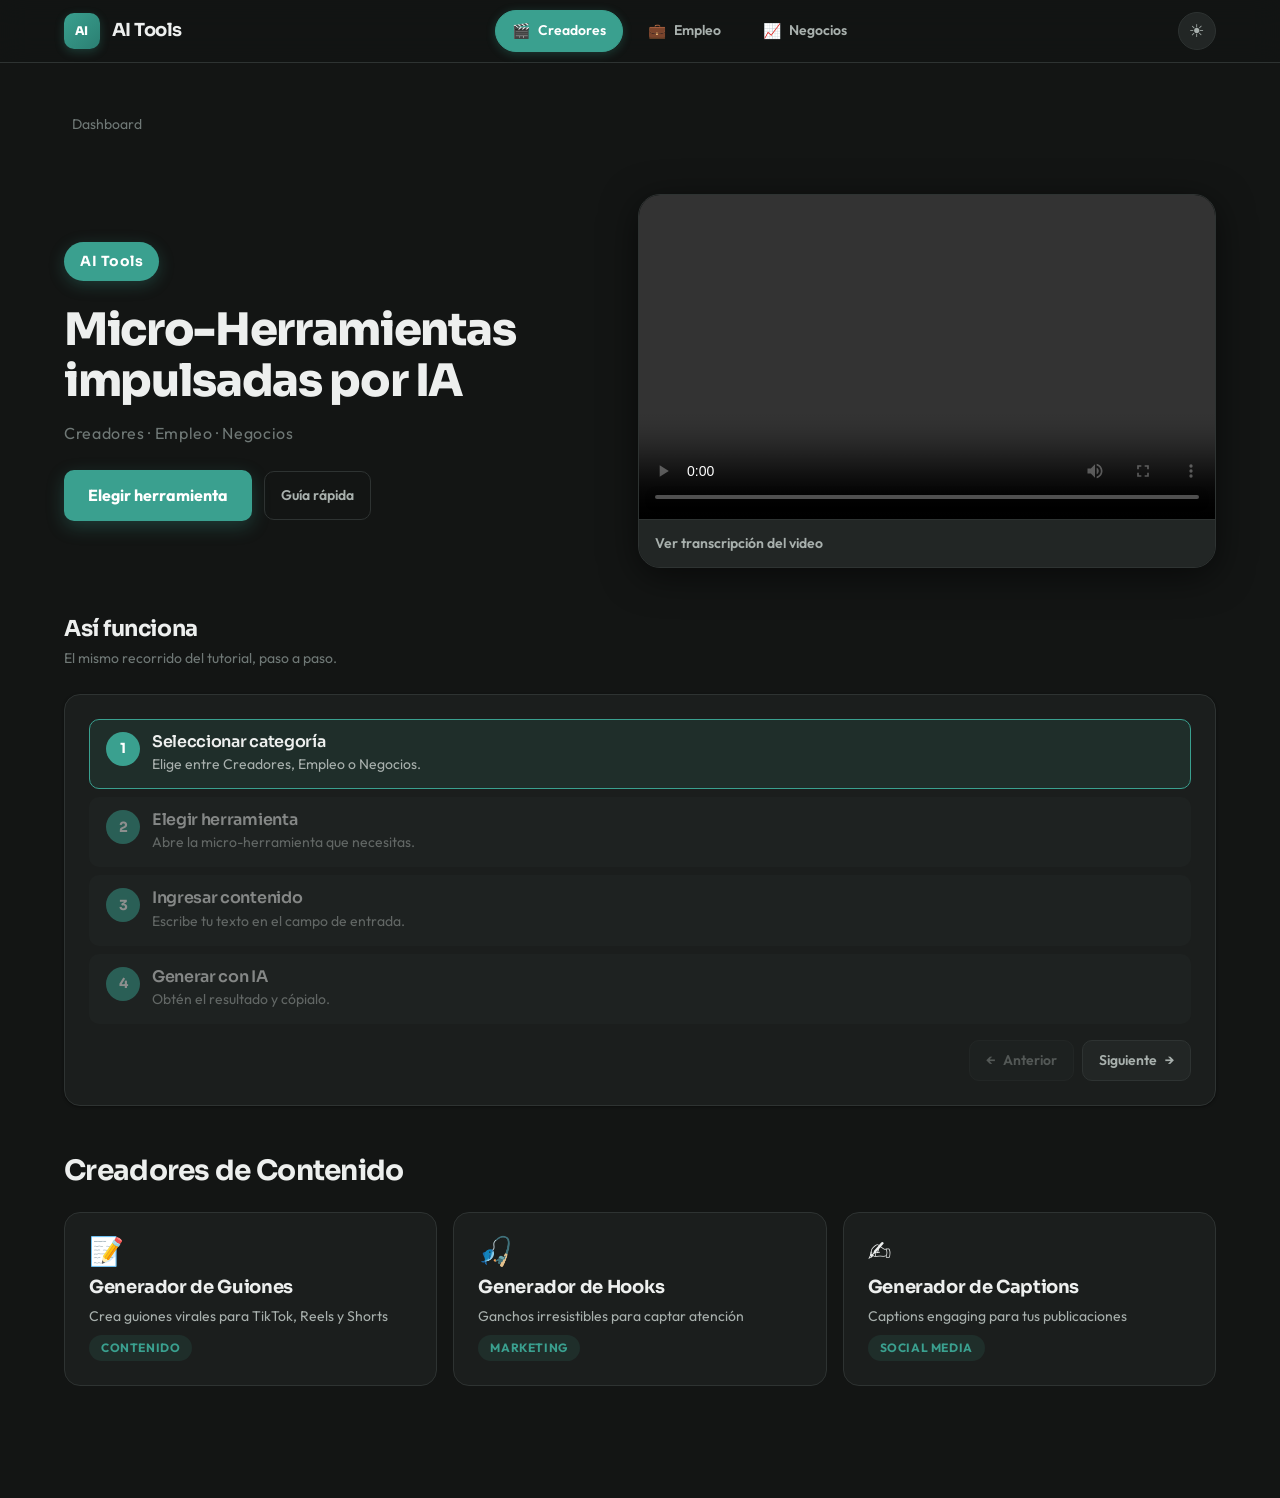
==== commit 1d1337c6: "security: eliminar anti-patrones de seguridad del frontend api-client.js: - Elimina CLAVE_STORAGE, o" ====
--- a/index.html
+++ b/index.html
@@ -37,16 +37,6 @@
           <button class="theme-toggle" id="themeToggle" aria-label="Cambiar tema claro/oscuro">
             <span class="theme-icon" aria-hidden="true">☀️</span>
           </button>
-          <div class="usage-display" id="usageDisplay" aria-live="polite" aria-label="Uso diario de generaciones">
-            <span class="usage-count">3/3</span>
-            <span class="usage-text">hoy</span>
-          </div>
-          <button class="reset-usage-btn" id="resetUsageBtn" aria-label="Resetear contador de uso" title="Resetear contador (solo pruebas)">
-            <span aria-hidden="true">🔄</span>
-          </button>
-          <button class="api-config-btn" id="apiConfigBtn" aria-label="Configurar API Key" title="Configurar API Key">
-            <span class="api-icon" aria-hidden="true">⚙️</span>
-          </button>
         </div>
       </div>
     </header>
@@ -285,40 +275,7 @@
   <!-- Toast Container -->
   <div class="toast-container" id="toastContainer" aria-live="polite" aria-atomic="true"></div>
 
-  <!-- API Key Configuration Modal -->
-  <div id="apiModal" class="modal hidden">
-    <div class="modal-content">
-      <div class="modal-header">
-        <h3>⚙️ Configuración API</h3>
-        <button class="modal-close" id="modalClose">✕</button>
-      </div>
-      <div class="modal-body">
-        <label for="apiKeyInput">Google Gemini API Key:</label>
-        <input 
-          type="password" 
-          id="apiKeyInput" 
-          placeholder="Ingresa tu API Key de Google AI Studio"
-          class="api-input"
-        >
-        <p class="api-hint">
-          💡 Obtén tu API Key gratuita en: 
-          <a href="https://aistudio.google.com/apikey" target="_blank" rel="noopener noreferrer">Google AI Studio</a>
-        </p>
-        <div class="test-mode-section">
-          <label class="checkbox-label">
-            <input type="checkbox" id="testMode">
-            <span>Modo de prueba (sin consumo de API)</span>
-          </label>
-        </div>
-        <div class="api-buttons">
-          <button class="save-api-btn" id="saveApiBtn">Guardar API Key</button>
-          <button class="test-api-btn" id="testApiBtn">🧪 Probar Conexión</button>
-        </div>
-      </div>
-    </div>
-  </div>
-
-  <!-- Paywall Modal -->
+  <!-- Paywall Modal (activado por el servidor cuando se agota la cuota) -->
   <div id="paywallModal" class="modal hidden">
     <div class="modal-content paywall-content">
       <div class="paywall-header">
@@ -328,7 +285,8 @@
       </div>
       <div class="paywall-body">
         <p class="paywall-message">
-          Has utilizado tus <strong>3 generaciones gratuitas</strong> de hoy.
+          Has alcanzado el límite de generaciones de hoy.
+          Vuelve mañana o actualiza a PRO para acceso ilimitado.
         </p>
         <div class="paywall-features">
           <div class="feature-item">
